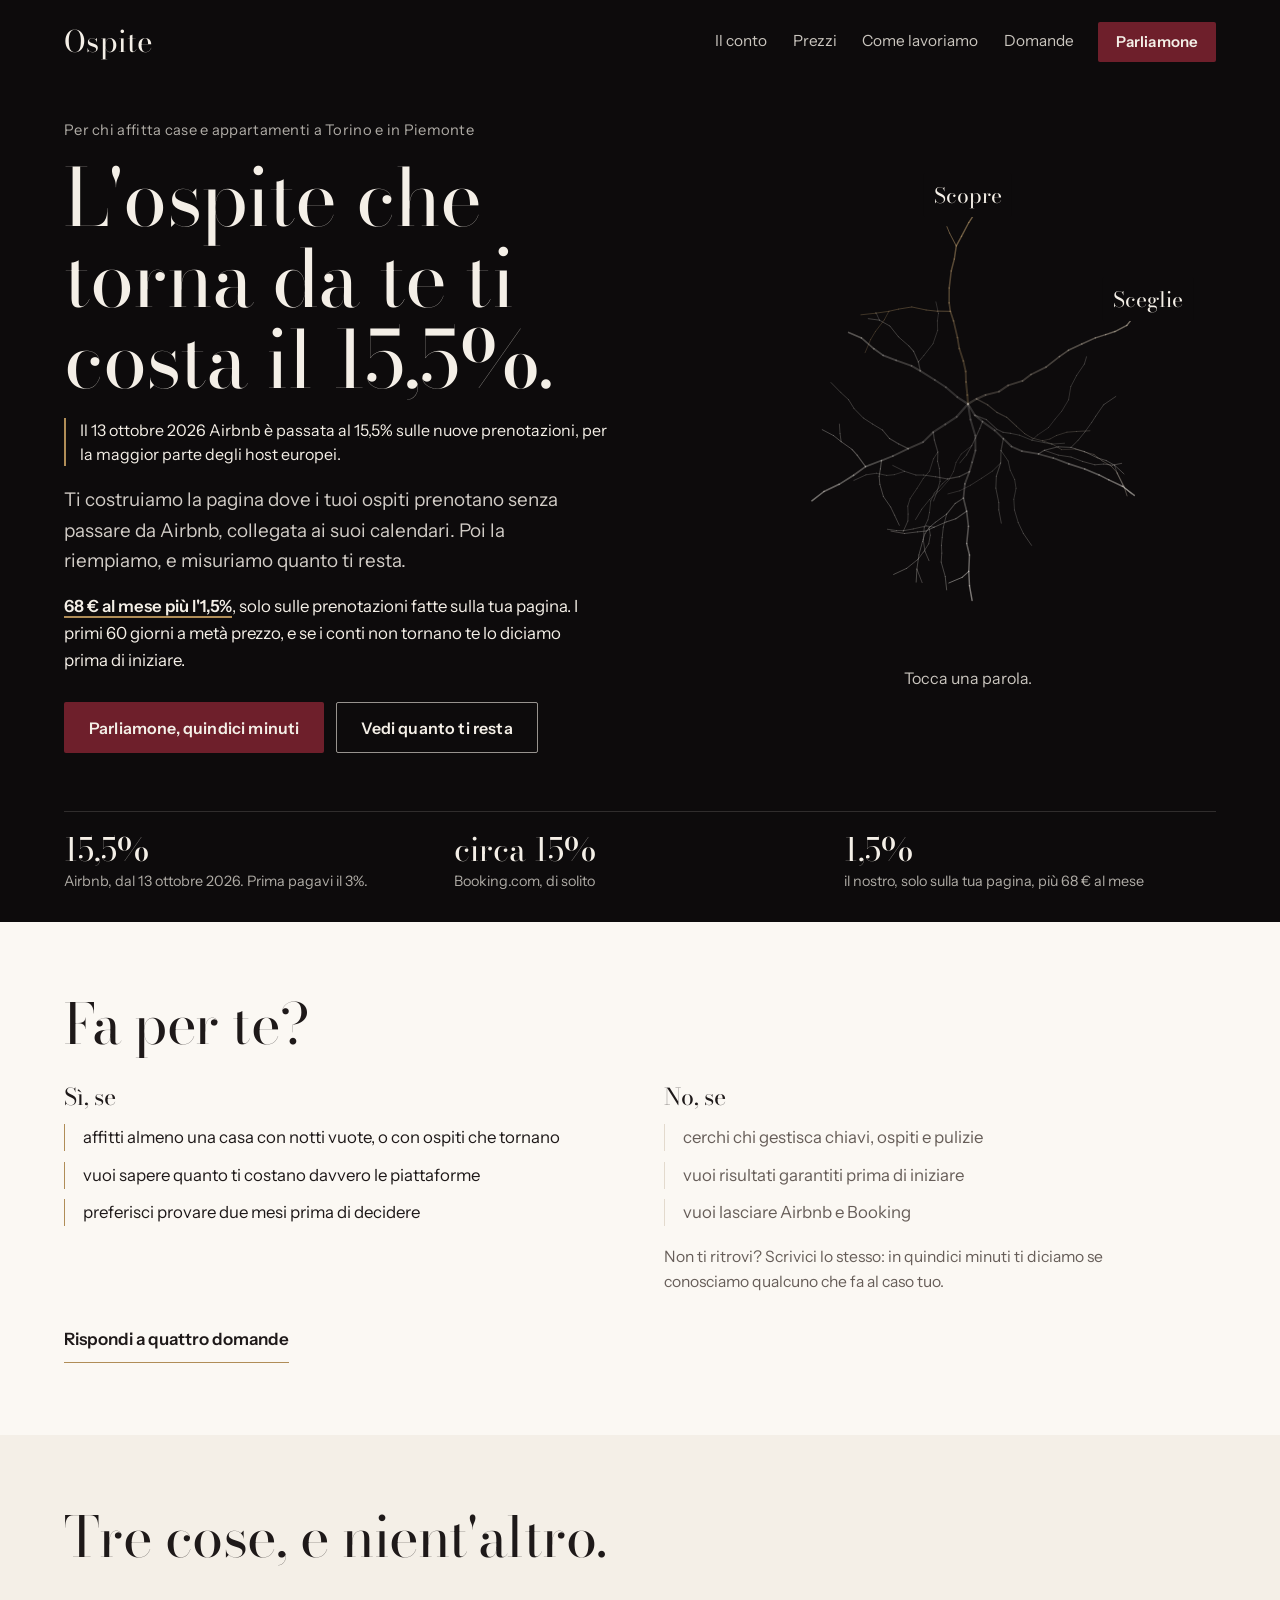
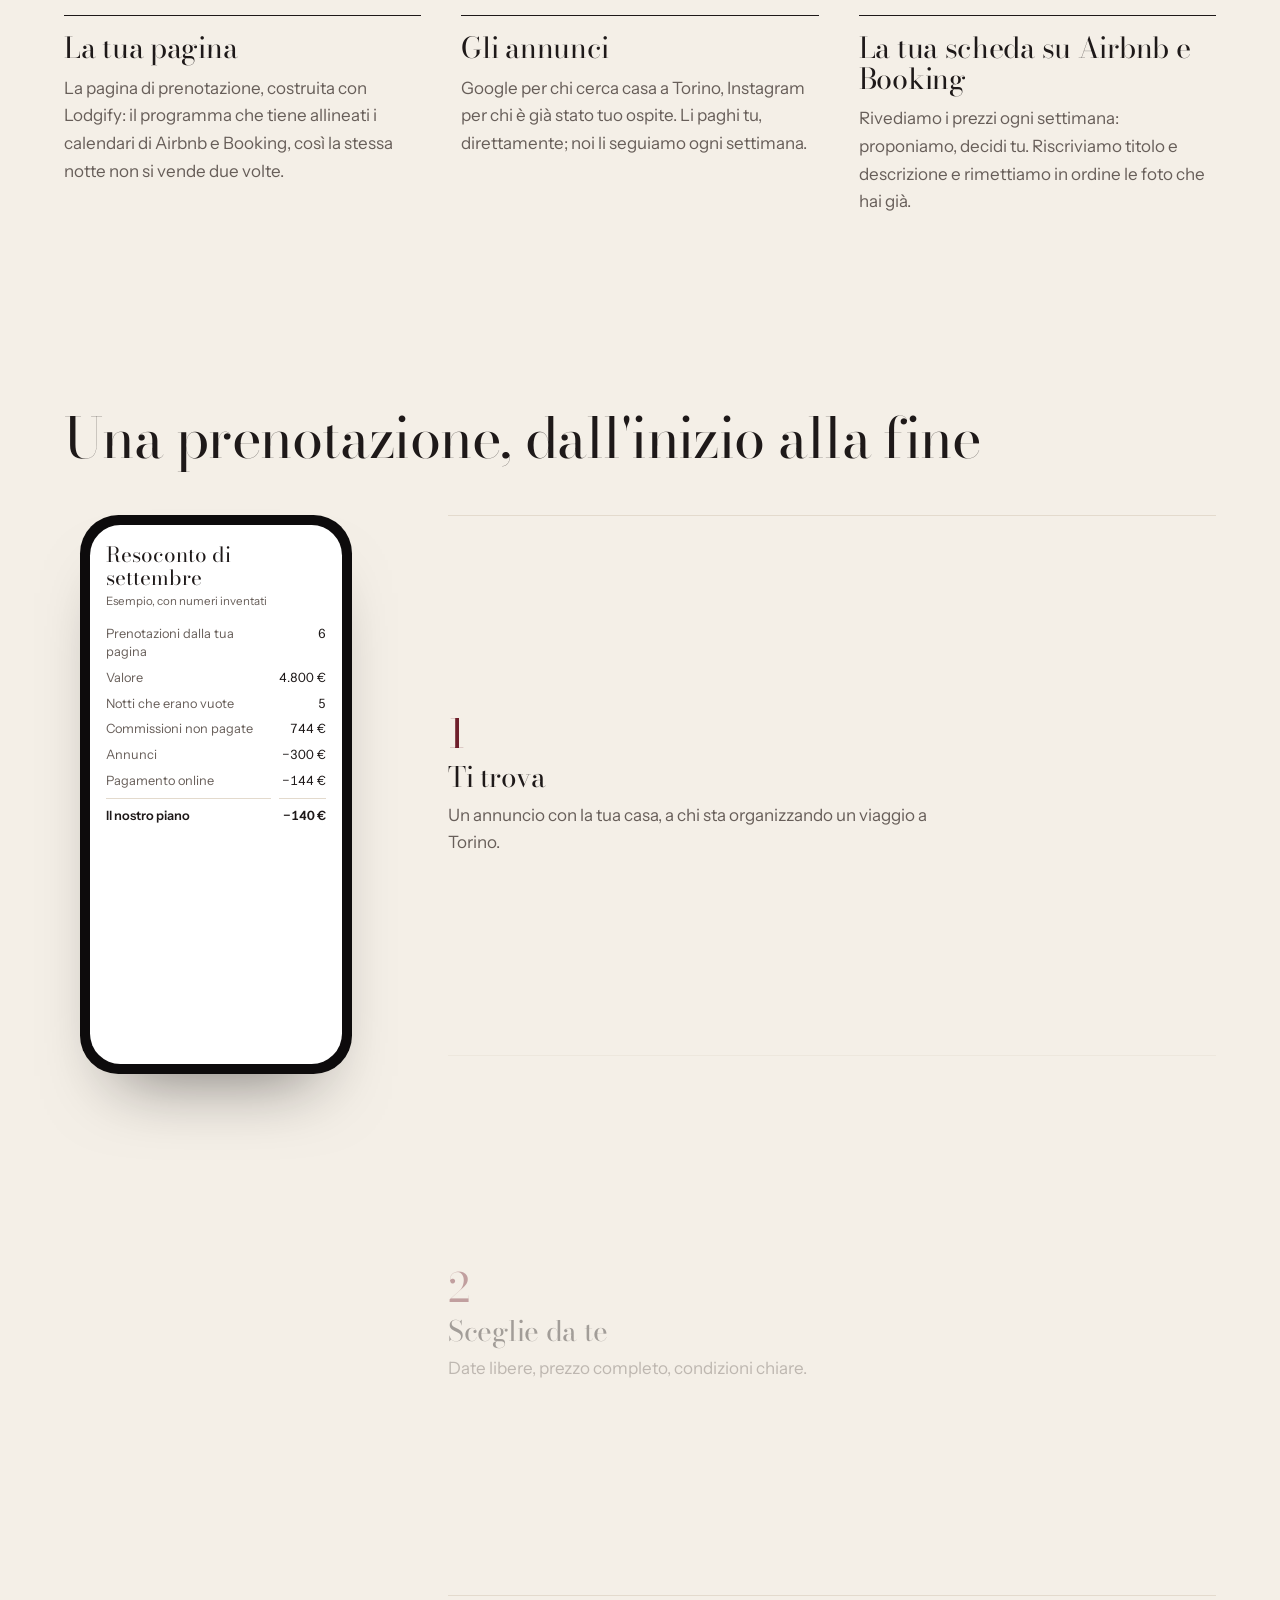
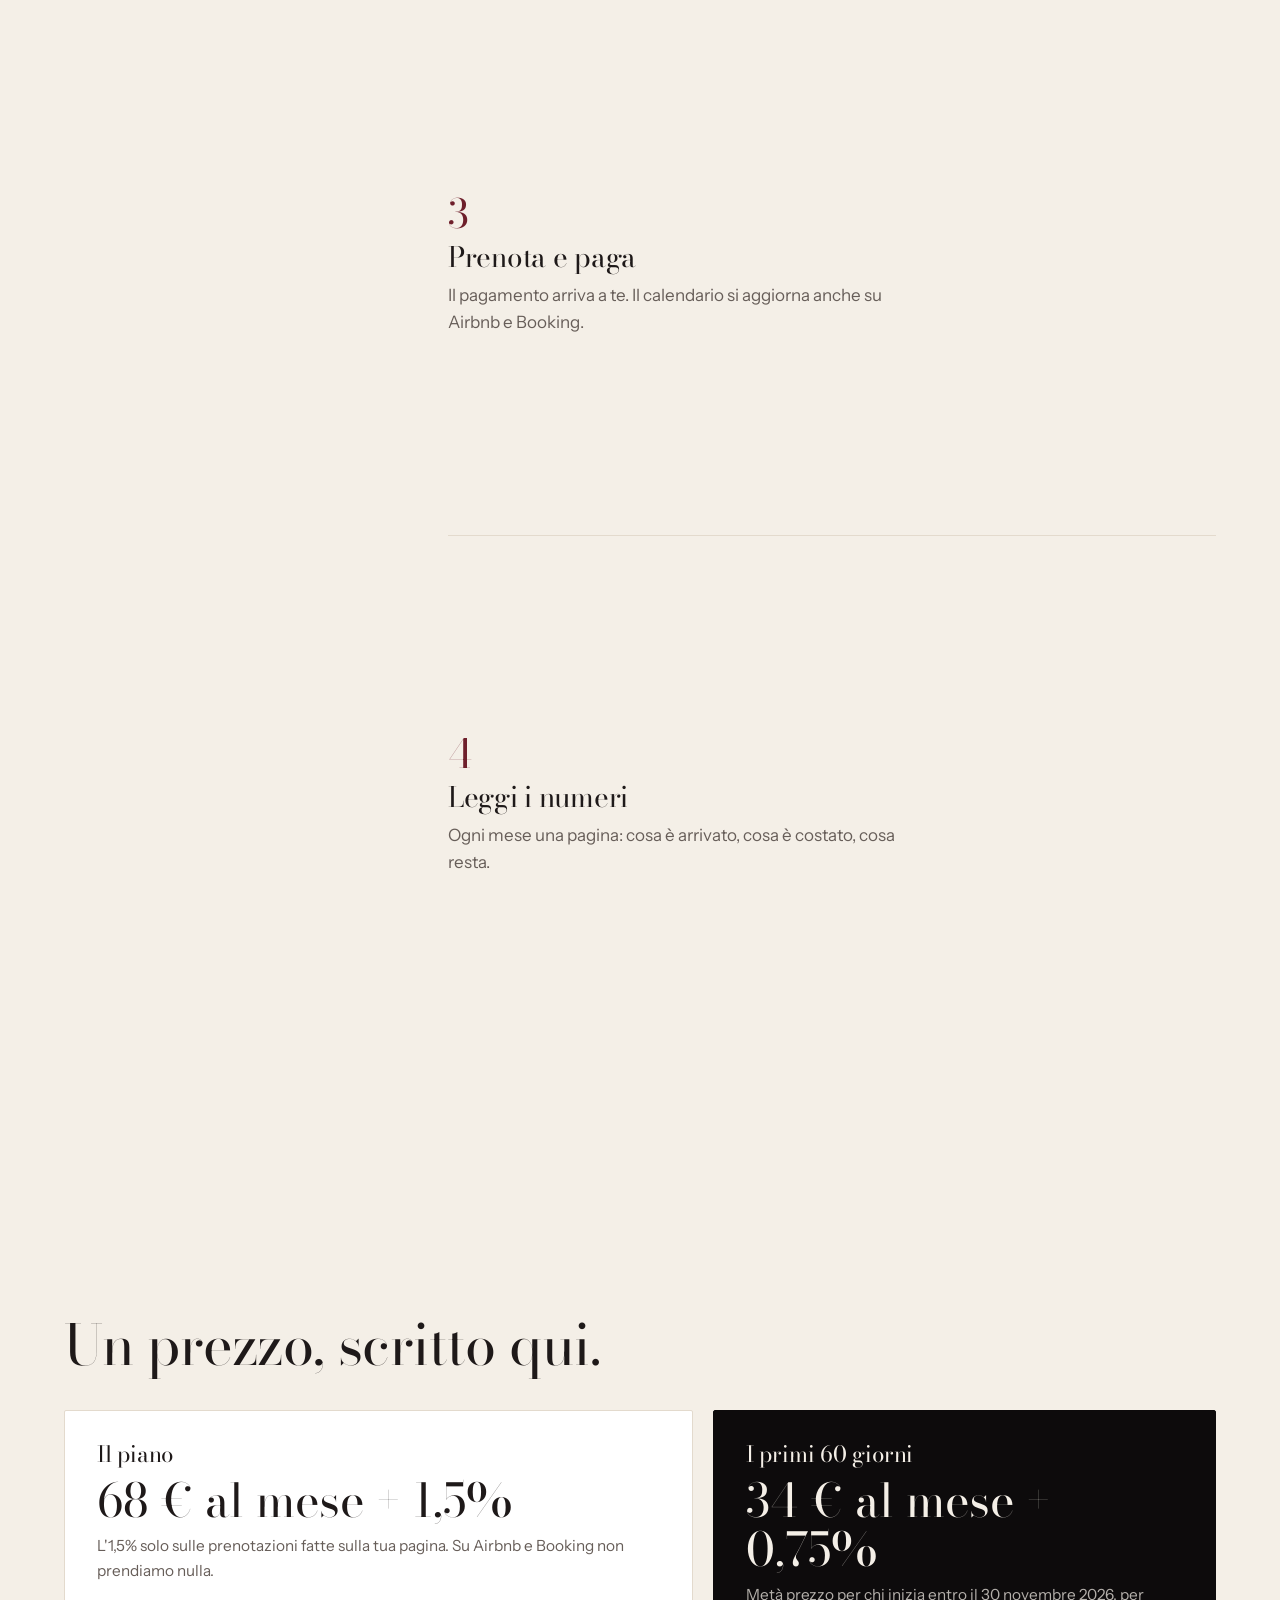
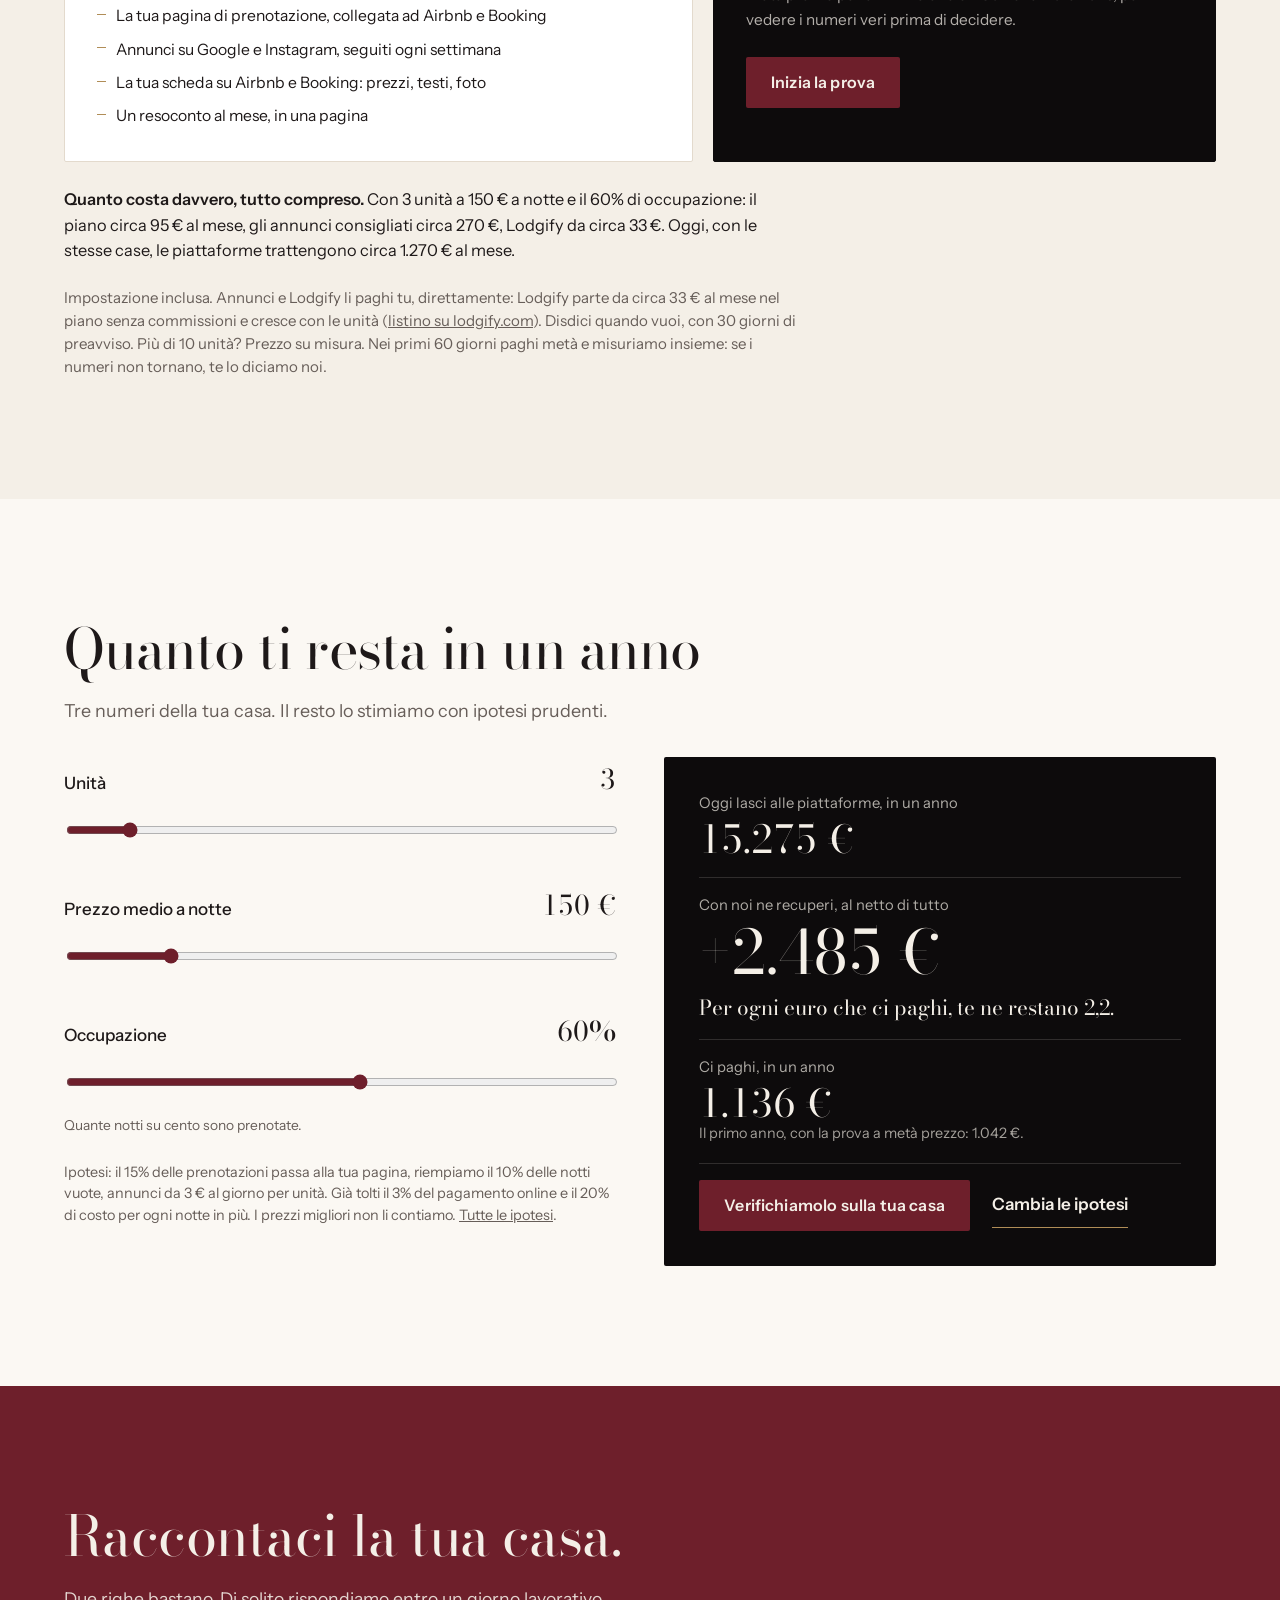
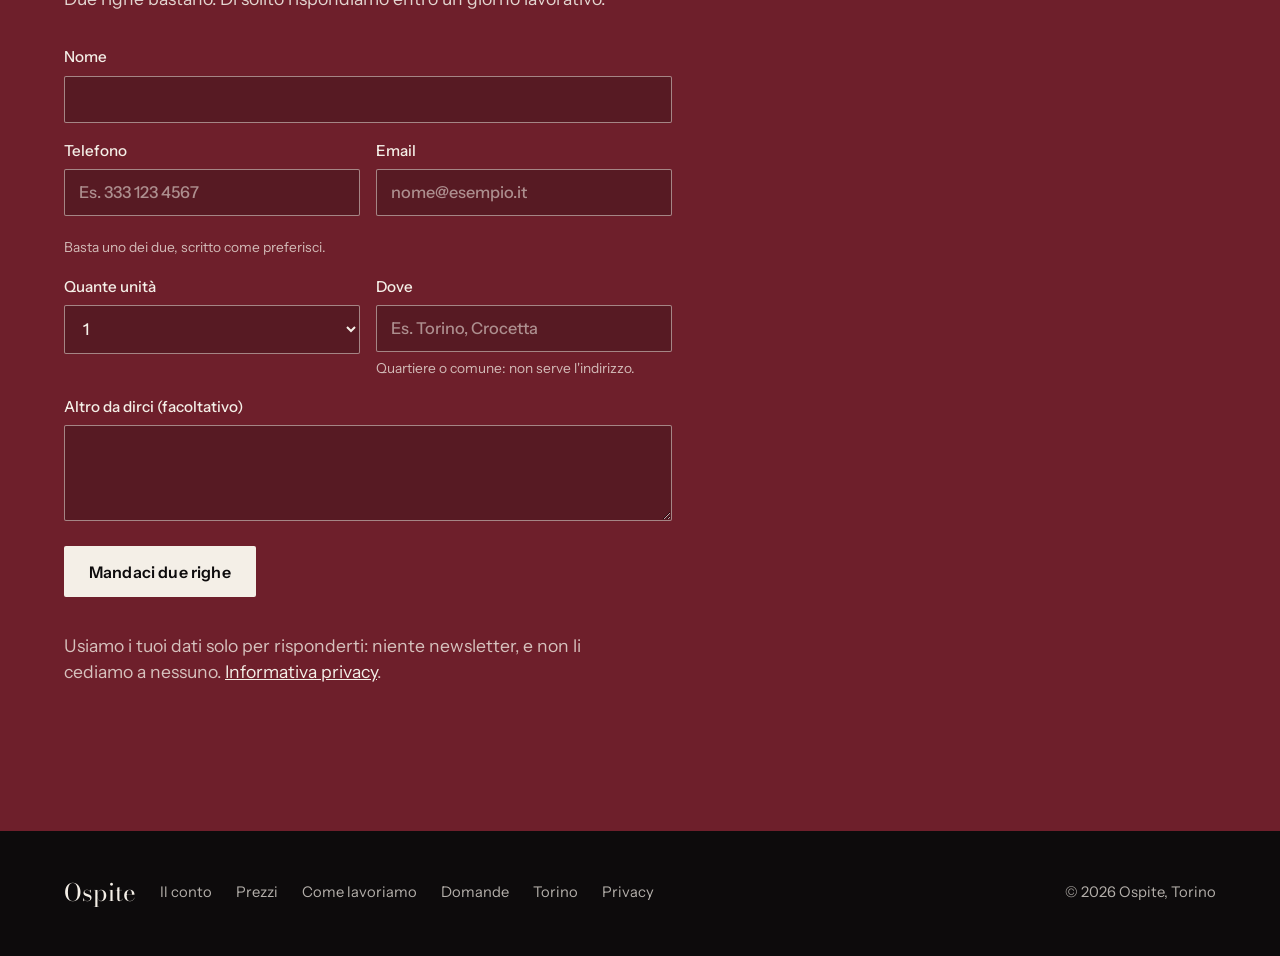
==== prova sito Ospite 3/sito/index.html @ e1d5d4a3 "Dates: static 13 October banner, past tense for the fee change - Delete the countdown script in site" ====
<!DOCTYPE html>
<html lang="it">
<head>
<meta charset="utf-8">
<meta name="viewport" content="width=device-width, initial-scale=1, viewport-fit=cover">
<title>Ospite | Prenotazioni dirette e notti piene, a Torino</title>
<meta name="description" content="Pagina di prenotazione, annunci e prezzi migliori per case e appartamenti a Torino e in Piemonte. 68 € al mese più l'1,5%. Prova a metà prezzo.">
<meta name="robots" content="noindex"><!-- AL LANCIO: togli questa riga -->
<link rel="canonical" href="https://fantastic-bombolone-9636cc.netlify.app/">
<meta name="theme-color" content="#0D0B0C">
<meta property="og:type" content="website">
<meta property="og:locale" content="it_IT">
<meta property="og:site_name" content="Ospite">
<meta property="og:title" content="Ospite | Prenotazioni dirette e notti piene, a Torino">
<meta property="og:description" content="Pagina di prenotazione, annunci e prezzi migliori per case e appartamenti a Torino e in Piemonte. 68 € al mese più l'1,5%. Prova a metà prezzo.">
<meta property="og:url" content="https://fantastic-bombolone-9636cc.netlify.app/">
<meta property="og:image" content="https://fantastic-bombolone-9636cc.netlify.app/images/condividi.jpg">
<meta property="og:image:width" content="1200">
<meta property="og:image:height" content="630">
<meta property="og:image:alt" content="Ospite: l'ospite che torna da te ti costa il 15,5%.">
<meta name="twitter:card" content="summary_large_image">
<link rel="icon" href="data:image/svg+xml,%3Csvg xmlns='http://www.w3.org/2000/svg' viewBox='0 0 32 32'%3E%3Crect width='32' height='32' fill='%230D0B0C'/%3E%3Ccircle cx='16' cy='16' r='8.5' fill='none' stroke='%23F4EFE7' stroke-width='2.4'/%3E%3Ccircle cx='16' cy='16' r='2' fill='%236E1F2B'/%3E%3C/svg%3E">
<link rel="apple-touch-icon" href="apple-touch-icon.png">
<script>document.documentElement.className+=" js"</script>
<link rel="preload" href="assets/fonts/bodoni-moda.woff2" as="font" type="font/woff2" crossorigin>
<link rel="preload" href="assets/fonts/instrument-sans.woff2" as="font" type="font/woff2" crossorigin>
<link rel="stylesheet" href="assets/style.css">
<script type="application/ld+json">{"@context": "https://schema.org", "@type": "Organization", "name": "Ospite", "url": "https://fantastic-bombolone-9636cc.netlify.app/", "areaServed": ["Torino", "Piemonte"], "description": "Pagina di prenotazione diretta, annunci e prezzi migliori per chi affitta case e appartamenti a Torino e in Piemonte."}</script>
</head>
<body>
<a class="salta" href="#contenuto">Vai al contenuto</a>
<header class="testata">
  <div class="wrap testata-riga">
    <a class="marchio" href="index.html">Ospite</a>
    <nav class="menu" aria-label="Pagine"><a href="commissioni-airbnb-booking.html">Il conto</a><a href="index.html#prezzi">Prezzi</a><a href="come-lavoriamo.html">Come lavoriamo</a><a href="domande.html">Domande</a></nav>
    <a class="btn btn-vino btn-piccolo solo-desk" href="#contatti">Parliamone</a>
    <button class="menu-btn" type="button" aria-expanded="false" aria-controls="menu-mobile">Menu</button>
  </div>
  <nav class="menu-mobile" id="menu-mobile" aria-label="Pagine"><a href="commissioni-airbnb-booking.html">Il conto</a><a href="index.html#prezzi">Prezzi</a><a href="come-lavoriamo.html">Come lavoriamo</a><a href="domande.html">Domande</a><a href="#contatti">Parliamone</a></nav>
</header>
<main id="contenuto">
  <section class="hero2" aria-labelledby="titolo">
    <div class="wrap hero2-griglia">
      <div class="hero2-testo">
        <p class="hero2-kicker">Per chi affitta case e appartamenti a Torino e in Piemonte</p>
        <h1 id="titolo">L'ospite che torna da te ti costa il 15,5%.</h1>
        <p class="avviso">Il 13 ottobre 2026 Airbnb è passata al 15,5% sulle nuove prenotazioni, per la maggior parte degli host europei.</p>
        <p class="hero2-lead">Ti costruiamo la pagina dove i tuoi ospiti prenotano senza passare da Airbnb, collegata ai suoi calendari. Poi la riempiamo, e misuriamo quanto ti resta.</p>
        <p class="hero2-prezzo"><strong>68 € al mese più l'1,5%</strong>, solo sulle prenotazioni fatte sulla tua pagina. I primi 60 giorni a metà prezzo, e se i conti non tornano te lo diciamo prima di iniziare.</p>
        <div class="hero2-azioni">
          <a class="btn btn-vino" href="#contatti">Parliamone, quindici minuti</a>
          <a class="btn btn-filo" href="#conto">Vedi quanto ti resta</a>
          <a class="btn btn-filo" data-wa hidden href="#">WhatsApp</a>
        </div>
      </div>
      <div class="hero2-ruota">
        <div class="ruota" data-ruota>
          <canvas aria-hidden="true"></canvas>
          <svg class="ruota-anello" viewBox="0 0 100 100" aria-hidden="true"><circle cx="50" cy="50" r="42" pathLength="100" transform="rotate(-90 50 50)"/></svg>
          <div class="ruota-centro" aria-hidden="true"><span class="ruota-num">15,5%</span><span class="ruota-cap">ogni volta che torna</span></div>
        </div>
        <p class="ruota-testo" id="ruota-testo" aria-live="polite">Tocca una parola.</p>
        <noscript><p class="ruota-testo">Scopre, sceglie, prenota, soggiorna, ricorda, ritorna. Ogni volta che torna, la piattaforma trattiene il 15,5%.</p></noscript>
      </div>
    </div>
    <ul class="wrap fatti" aria-label="Le commissioni in breve">
      <li><b>15,5%</b><span>Airbnb, dal 13 ottobre 2026. Prima pagavi il 3%.</span></li>
      <li><b>circa 15%</b><span>Booking.com, di solito</span></li>
      <li><b>1,5%</b><span>il nostro, solo sulla tua pagina, più 68 € al mese</span></li>
    </ul>
  </section>

  <section class="compatta" aria-labelledby="perte-titolo">
    <div class="wrap">
      <h2 id="perte-titolo">Fa per te?</h2>
      <div class="si-no">
        <div class="si"><h3>Sì, se</h3><ul><li>affitti almeno una casa con notti vuote, o con ospiti che tornano</li><li>vuoi sapere quanto ti costano davvero le piattaforme</li><li>preferisci provare due mesi prima di decidere</li></ul></div>
        <div class="no"><h3>No, se</h3><ul><li>cerchi chi gestisca chiavi, ospiti e pulizie</li><li>vuoi risultati garantiti prima di iniziare</li><li>vuoi lasciare Airbnb e Booking</li></ul>
          <p class="si-no-uscita">Non ti ritrovi? Scrivici lo stesso: in quindici minuti ti diciamo se conosciamo qualcuno che fa al caso tuo.</p></div>
      </div>
      <p style="margin-top:1.4rem"><a class="link-freccia" href="come-lavoriamo.html#fa-per-te">Rispondi a quattro domande</a></p>
    </div>
  </section>

  <section class="sfondo-avorio compatta" aria-labelledby="cosa-titolo">
    <div class="wrap">
      <h2 id="cosa-titolo">Tre cose, e nient'altro.</h2>
      <div class="tre">
        <article><h3>La tua pagina</h3><p>La pagina di prenotazione, costruita con Lodgify: il programma che tiene allineati i calendari di Airbnb e Booking, così la stessa notte non si vende due volte.</p></article>
        <article><h3>Gli annunci</h3><p>Google per chi cerca casa a Torino, Instagram per chi è già stato tuo ospite. Li paghi tu, direttamente; noi li seguiamo ogni settimana.</p></article>
        <article><h3>La tua scheda su Airbnb e Booking</h3><p>Rivediamo i prezzi ogni settimana: proponiamo, decidi tu. Riscriviamo titolo e descrizione e rimettiamo in ordine le foto che hai già.</p></article>
      </div>
    </div>
  </section>

  <section class="viaggio" aria-labelledby="viaggio-titolo">
    <div class="wrap">
      <h2 id="viaggio-titolo">Una prenotazione, dall'inizio alla fine</h2>
      <div class="viaggio-griglia">
        <div class="viaggio-visuale" aria-hidden="true">
          <div class="telefono"><div class="schermo">
            <div class="vschermo on">
              <div class="annuncio" style="background-image:url('images/calice.jpg');background-image:image-set(url('images/calice.webp') type('image/webp'),url('images/calice.jpg') type('image/jpeg'))">
                <div class="annuncio-top"><span>Casa in collina</span><span>Sponsorizzato</span></div>
                <div class="annuncio-giu"><p>L'ora del calice, a settembre.</p><span class="annuncio-cta">Prenota direttamente</span></div>
              </div>
            </div>
            <div class="vschermo">
              <span class="esempio">Esempio</span>
              <div class="mini-foto" style="background-image:url('images/colazione.jpg');background-image:image-set(url('images/colazione.webp') type('image/webp'),url('images/colazione.jpg') type('image/jpeg'))"></div>
              <div class="mini-corpo">
                <div class="mini-titolo">Casa in collina</div>
                <div class="mini-meta">Fino a 6 ospiti</div>
                <div class="mini-prezzo">180 € a notte</div>
                <div class="mini-righe"><span>Arrivo</span><span>12 settembre</span><span>Partenza</span><span>15 settembre</span><span class="tot">Totale</span><span class="tot">540 €</span></div>
                <span class="mini-bottone">Prenota</span>
                <p class="mini-nota">Prezzo completo, nessun costo alla fine.</p>
              </div>
            </div>
            <div class="vschermo">
              <div class="fatto">
                <svg viewBox="0 0 48 48"><circle cx="24" cy="24" r="22" fill="#6E1F2B"/><path d="M14 25 L21 32 L35 17" fill="none" stroke="#F4EFE7" stroke-width="3.2" stroke-linecap="round" stroke-linejoin="round"/></svg>
                <div class="t">Prenotazione confermata</div>
                <div class="d">Casa in collina<br>12–15 settembre, 3 notti</div>
                <div class="tot">Totale pagato 540 €</div>
                <div class="d">Le date risultano occupate anche su Airbnb e Booking.</div>
              </div>
            </div>
            <div class="vschermo">
              <div class="resoconto">
                <div class="t">Resoconto di settembre</div>
                <div class="s">Esempio, con numeri inventati</div>
                <dl>
                  <dt>Prenotazioni dalla tua pagina</dt><dd>6</dd>
                  <dt>Valore</dt><dd>4.800 €</dd>
                  <dt>Notti che erano vuote</dt><dd>5</dd>
                  <dt>Commissioni non pagate</dt><dd>744 €</dd>
                  <dt>Annunci</dt><dd>−300 €</dd>
                  <dt>Pagamento online</dt><dd>−144 €</dd>
                  <dt class="somma">Il nostro piano</dt><dd class="somma">−140 €</dd>
                </dl>
              </div>
            </div>
          </div></div>
        </div>
        <ol class="viaggio-passi">
          <li class="passo on" data-passo="0"><h3>Ti trova</h3><p>Un annuncio con la tua casa, a chi sta organizzando un viaggio a Torino.</p><div class="passo-media"></div></li>
          <li class="passo" data-passo="1"><h3>Sceglie da te</h3><p>Date libere, prezzo completo, condizioni chiare.</p><div class="passo-media"></div></li>
          <li class="passo" data-passo="2"><h3>Prenota e paga</h3><p>Il pagamento arriva a te. Il calendario si aggiorna anche su Airbnb e Booking.</p><div class="passo-media"></div></li>
          <li class="passo" data-passo="3"><h3>Leggi i numeri</h3><p>Ogni mese una pagina: cosa è arrivato, cosa è costato, cosa resta.</p><div class="passo-media"></div></li>
        </ol>
      </div>
    </div>
  </section>

  <section class="sfondo-avorio" id="prezzi" aria-labelledby="prezzi-titolo">
    <div class="wrap">
      <h2 id="prezzi-titolo">Un prezzo, scritto qui.</h2>
      <div class="prezzi">
        <div class="prezzo-card">
          <h3>Il piano</h3>
          <p class="prezzo-cifra">68 € al mese + 1,5%</p>
          <p class="prezzo-sotto">L'1,5% solo sulle prenotazioni fatte sulla tua pagina. Su Airbnb e Booking non prendiamo nulla.</p>
          <ul class="prezzo-lista">
            <li>La tua pagina di prenotazione, collegata ad Airbnb e Booking</li>
            <li>Annunci su Google e Instagram, seguiti ogni settimana</li>
            <li>La tua scheda su Airbnb e Booking: prezzi, testi, foto</li>
            <li>Un resoconto al mese, in una pagina</li>
          </ul>
        </div>
        <div class="prezzo-card scuro">
          <h3>I primi 60 giorni</h3>
          <p class="prezzo-cifra">34 € al mese + 0,75%</p>
          <p class="prezzo-sotto">Metà prezzo per chi inizia entro il 30 novembre 2026, per vedere i numeri veri prima di decidere.</p>
          <p style="margin-top:1.5rem"><a class="btn btn-vino" href="#contatti">Inizia la prova</a></p>
        </div>
      </div>
      <p class="prezzo-esempio"><strong>Quanto costa davvero, tutto compreso.</strong> Con 3 unità a 150 € a notte e il 60% di occupazione: il piano circa 95 € al mese, gli annunci consigliati circa 270 €, Lodgify da circa 33 €. Oggi, con le stesse case, le piattaforme trattengono circa 1.270 € al mese.</p>
      <p class="prezzo-nota">Impostazione inclusa. Annunci e Lodgify li paghi tu, direttamente: Lodgify parte da circa 33 € al mese nel piano senza commissioni e cresce con le unità (<a href="https://www.lodgify.com/it/" target="_blank" rel="noopener">listino su lodgify.com</a>). Disdici quando vuoi, con 30 giorni di preavviso. Più di 10 unità? Prezzo su misura. Nei primi 60 giorni paghi metà e misuriamo insieme: se i numeri non tornano, te lo diciamo noi.</p>
    </div>
  </section>

  <section id="conto" aria-labelledby="conto-titolo">
    <div class="wrap">
      <h2 id="conto-titolo">Quanto ti resta in un anno</h2>
      <p class="intro">Tre numeri della tua casa. Il resto lo stimiamo con ipotesi prudenti.</p>
      <div class="conto" data-conto="mini">
        <div class="conto-campi">
          <div class="comando"><label for="m-u">Unità <output data-v="u" for="m-u"></output></label><input id="m-u" data-k="u" type="range" min="1" max="20" step="1" value="3"></div>
          <div class="comando"><label for="m-p">Prezzo medio a notte <output data-v="p" for="m-p"></output></label><input id="m-p" data-k="p" type="range" min="50" max="600" step="10" value="150"></div>
          <div class="comando"><label for="m-o">Occupazione <output data-v="o" for="m-o"></output></label><input id="m-o" data-k="o" type="range" min="20" max="95" step="5" value="60"><p class="aiuto">Quante notti su cento sono prenotate.</p></div>
          <p class="conto-ipotesi">Ipotesi: il 15% delle prenotazioni passa alla tua pagina, riempiamo il 10% delle notti vuote, annunci da 3 € al giorno per unità. Già tolti il 3% del pagamento online e il 20% di costo per ogni notte in più. I prezzi migliori non li contiamo. <a href="commissioni-airbnb-booking.html#numeri">Tutte le ipotesi</a>.</p>
        </div>
        <div class="conto-esito" aria-live="polite">
          <div class="riga"><div class="lbl">Oggi lasci alle piattaforme, in un anno</div><div class="num" data-o="oggi"></div></div>
          <div class="riga"><div class="lbl">Con noi ne recuperi, al netto di tutto</div><div class="num grande" data-o="resta"></div><p class="pereuro" data-o="pereuro"></p></div>
          <div class="riga"><div class="lbl">Ci paghi, in un anno</div><div class="num" data-o="piano"></div><p class="nota" data-o="primoanno"></p></div>
          <div class="riga conto-azioni"><button class="btn btn-vino" type="button" data-verifica>Verifichiamolo sulla tua casa</button><a class="link-freccia" href="commissioni-airbnb-booking.html#anno">Cambia le ipotesi</a></div>
        </div>
      </div>
    </div>
  </section>
<section class="contatti" id="contatti" aria-labelledby="contatti-titolo">
  <div class="wrap">
    <h2 id="contatti-titolo">Raccontaci la tua casa.</h2>
    <p>Due righe bastano. Di solito rispondiamo entro un giorno lavorativo.</p>
    <form class="modulo" name="contatto" method="POST" action="/grazie.html" data-netlify="true" netlify-honeypot="trappola" novalidate>
      <input type="hidden" name="form-name" value="contatto">
      <p hidden><label>Non compilare questo campo <input name="trappola"></label></p>
      <div><label for="f-nome">Nome</label><input id="f-nome" name="nome" autocomplete="name" required></div>
      <div class="riga2">
        <div><label for="f-tel">Telefono</label><input id="f-tel" name="telefono" type="tel" inputmode="tel" autocomplete="tel" placeholder="Es. 333 123 4567"></div>
        <div><label for="f-email">Email</label><input id="f-email" name="email" type="email" autocomplete="email" placeholder="nome@esempio.it"></div>
      </div>
      <p class="aiuto" id="f-recapito-aiuto">Basta uno dei due, scritto come preferisci.</p>
      <div class="riga2">
        <div><label for="f-unita">Quante unità</label><select id="f-unita" name="unita"><option>1</option><option>Da 2 a 5</option><option>Da 6 a 10</option><option>Più di 10</option></select></div>
        <div><label for="f-dove">Dove</label><input id="f-dove" name="dove" autocomplete="address-level2" placeholder="Es. Torino, Crocetta"><p class="aiuto">Quartiere o comune: non serve l'indirizzo.</p></div>
      </div>
      <div><label for="f-msg">Altro da dirci (facoltativo)</label><textarea id="f-msg" name="messaggio"></textarea></div>
      <p class="modulo-errore" id="f-errore" role="alert" hidden>Lasciaci un telefono o un'email, così possiamo risponderti.</p>
      <div><button class="btn btn-chiaro" type="submit">Mandaci due righe</button></div>
      <p class="nota">Usiamo i tuoi dati solo per risponderti: niente newsletter, e non li cediamo a nessuno. <a href="privacy.html">Informativa privacy</a>.</p>
    </form>
    <div class="contatti-altri"><a data-wa hidden href="#">Scrivici su WhatsApp</a></div>
  </div>
</section>
</main>
<footer class="piede">
  <div class="wrap piede-griglia">
    <a class="marchio" href="index.html">Ospite</a>
    <nav aria-label="Pagine"><a href="commissioni-airbnb-booking.html">Il conto</a><a href="index.html#prezzi">Prezzi</a><a href="come-lavoriamo.html">Come lavoriamo</a><a href="domande.html">Domande</a><a href="prenotazioni-dirette-torino.html">Torino</a><a href="privacy.html">Privacy</a></nav>
    <span>© 2026 Ospite, Torino</span>
  </div>
</footer>
<div class="barra-mobile"><a class="btn btn-vino" href="#contatti">Parliamone</a></div>
<script src="assets/site.js" defer></script>
<script src="assets/ruota.js" defer></script>
</body>
</html>
---- prova sito Ospite 3/sito/assets/style.css ----
/* Ospite: foglio di stile comune a tutte le pagine */
/* Caratteri ospitati sul sito: niente richieste a Google, testo subito leggibile */
@font-face{font-family:"Bodoni Moda";src:url(fonts/bodoni-moda.woff2) format("woff2");font-weight:400 900;font-style:normal;font-display:swap}
@font-face{font-family:"Instrument Sans";src:url(fonts/instrument-sans.woff2) format("woff2");font-weight:400 700;font-style:normal;font-display:swap}
:root{
  --nero:#0D0B0C;
  --nero2:#1B1517;
  --avorio:#F4EFE7;
  --carta:#FBF8F3;
  --linea:#E3DACD;
  --testo:#1E1919;
  --testo2:#675E59;
  --bordeaux:#6E1F2B;
  --bordeaux2:#8E2C3A;
  --ottone:#B08D57;
  --display:"Bodoni Moda", "Bodoni 72", Didot, Georgia, serif;
  --sans:"Instrument Sans", system-ui, -apple-system, "Segoe UI", Roboto, sans-serif;
  --pad:clamp(1.25rem, 5vw, 3rem);
}
*,*::before,*::after{box-sizing:border-box}
html{-webkit-text-size-adjust:100%}
body{margin:0;font-family:var(--sans);font-size:1.0625rem;line-height:1.62;color:var(--testo);background:var(--carta)}
img,svg{display:block;max-width:100%}
a{color:inherit}
h1,h2,h3{font-family:var(--display);font-weight:400;line-height:1.06;letter-spacing:-.01em;margin:0}
p{margin:0}
:focus-visible{outline:2px solid var(--ottone);outline-offset:3px}
.wrap{width:min(72rem, 100% - 2*var(--pad));margin-inline:auto}
.stretto{width:min(44rem, 100% - 2*var(--pad));margin-inline:auto}
.salta{position:absolute;left:-999px;top:0;z-index:60;background:var(--avorio);color:var(--nero);padding:.6rem 1rem}
.salta:focus{left:.5rem;top:.5rem}
section{padding-block:clamp(4rem, 10vw, 7.5rem)}
h2{font-size:clamp(2.1rem, 5vw, 3.5rem)}
.intro{margin-top:1.1rem;color:var(--testo2);max-width:38rem;font-size:1.12rem}
.nota{font-size:.9rem;color:var(--testo2);line-height:1.5}
.filetto{display:block;width:3rem;height:1px;background:var(--ottone);margin-bottom:1.5rem}

/* ---------- pulsanti ---------- */
.btn{display:inline-block;font:600 1rem/1 var(--sans);letter-spacing:.01em;padding:1.05rem 1.5rem;border-radius:2px;text-decoration:none;border:1px solid transparent;cursor:pointer;transition:background-color .2s,color .2s,border-color .2s}
.btn-vino{background:var(--bordeaux);color:var(--avorio)}
.btn-vino:hover{background:var(--bordeaux2)}
.btn-chiaro{background:var(--avorio);color:var(--nero)}
.btn-chiaro:hover{background:#fff}
.btn-filo{border-color:rgba(244,239,231,.6);color:var(--avorio);background:transparent}
.btn-filo:hover{border-color:var(--avorio);background:rgba(244,239,231,.08)}
.btn-piccolo{padding:.72rem 1.05rem;font-size:.94rem}
.link-freccia{font-weight:600;text-decoration:none;border-bottom:1px solid var(--ottone);padding-bottom:2px}
.link-freccia:hover{border-bottom-color:var(--bordeaux)}

/* ---------- intestazione ---------- */
.testata{background:var(--nero);color:var(--avorio);position:relative;z-index:30}
.testata--sopra{position:absolute;inset:0 0 auto 0;background:transparent}
.testata-riga{display:flex;align-items:center;gap:1.5rem;padding-block:max(1.1rem, env(safe-area-inset-top)) 1.1rem}
.marchio{font-family:var(--display);font-size:1.85rem;text-decoration:none;margin-right:auto;letter-spacing:.01em}
.marchio em{font-style:italic;color:var(--ottone)}
.menu{display:none;gap:1.6rem}
.menu a{text-decoration:none;font-size:.96rem;color:rgba(244,239,231,.82);padding-block:.7rem;border-bottom:1px solid transparent}
.menu a:hover,.menu a[aria-current="page"]{color:var(--avorio);border-bottom-color:var(--ottone)}
.solo-desk{display:none}
.menu-btn{min-height:2.75rem;min-width:2.75rem;background:none;border:1px solid rgba(244,239,231,.45);color:var(--avorio);font:500 .92rem var(--sans);padding:.55rem .8rem;border-radius:2px;cursor:pointer}
.menu-mobile{display:none;padding:0 var(--pad) 1.25rem}
.menu-mobile.aperto{display:grid;gap:.2rem}
.menu-mobile a{color:var(--avorio);text-decoration:none;padding:.65rem 0;border-top:1px solid rgba(244,239,231,.15);font-size:1.05rem}
.testata--sopra .menu-mobile.aperto{background:rgba(13,11,12,.92)}

/* ---------- scena (hero con la foto intera) ---------- */
.scena{position:relative;background:var(--nero);color:var(--avorio);padding:0}
.scena-foto img{width:100%;height:auto}
.scena-ombra{display:none}
.scena-testo{padding-block:2.5rem 3.5rem}
.scena h1{font-size:clamp(2.6rem, 7.4vw, 6.2rem);line-height:1.02;max-width:13.5ch}
@media (min-width:52rem) and (orientation:landscape){.scena h1{font-size:clamp(2.4rem, min(7.4vw, 11.5vh), 6.2rem)}.scena-lead{font-size:clamp(1rem, min(1.6vw, 2.6vh), 1.25rem)}}
.scena-lead{margin-top:1.4rem;max-width:36rem;font-size:clamp(1.05rem, 1.6vw, 1.25rem);color:rgba(244,239,231,.88)}
.scena-azioni{margin-top:2.1rem;display:flex;flex-wrap:wrap;gap:.75rem}
.scena-fonte{margin-top:1.4rem;font-size:.82rem;color:rgba(244,239,231,.6)}
/* desktop orizzontale: la finestra scorre lungo tutta la foto */
@media (min-width:52rem) and (orientation:landscape) and (min-height:36rem){
  .scena{height:240vh}
  .scena-palco{position:sticky;top:0;height:100vh;height:100svh;overflow:hidden}
  .scena-foto{position:absolute;inset:0 0 auto 0;will-change:transform}
  .scena-ombra{display:block;position:absolute;inset:0;background:linear-gradient(90deg,rgba(13,11,12,.86) 0%,rgba(13,11,12,.55) 38%,rgba(13,11,12,0) 68%),linear-gradient(180deg,rgba(13,11,12,.55) 0%,rgba(13,11,12,0) 22%,rgba(13,11,12,0) 70%,rgba(13,11,12,.6) 100%)}
  .scena-testo{position:absolute;inset:0;display:flex;flex-direction:column;justify-content:center;padding-top:5rem}
}

@media (orientation:landscape) and (max-height:35.99rem){.scena-foto{background:#000}.scena-foto img{height:88vh;height:88svh;width:auto;margin-inline:auto;max-width:100%;object-fit:contain}}

/* ---------- molte mani (sequenza) ---------- */
.mani{background:var(--nero);color:var(--avorio)}
.mani-kicker{font-family:var(--display);font-size:clamp(1.9rem, 4.4vw, 3.1rem);line-height:1.1;max-width:20ch}
.mani-lista{list-style:none;margin:3rem 0 0;padding:0;display:grid;gap:1.4rem;max-width:44rem;counter-reset:mano}
.mani-lista li{counter-increment:mano;position:relative;padding-left:3rem;font-size:clamp(1.1rem, 2vw, 1.35rem);line-height:1.4;color:rgba(244,239,231,.9);transition:opacity .6s ease,transform .6s ease,color .6s ease}
.mani-lista li::before{content:counter(mano, decimal-leading-zero);position:absolute;left:0;top:.2em;font-size:.8rem;letter-spacing:.08em;color:var(--ottone)}
.mani-lista li span{text-decoration:line-through;text-decoration-thickness:1.5px;text-decoration-color:transparent;transition:text-decoration-color .8s ease}
.js .mani-lista li{opacity:0;transform:translateY(14px)}
.js .mani-lista li.visto{opacity:1;transform:none}
.mani.risolto .mani-lista li{color:rgba(244,239,231,.42)}
.mani.risolto .mani-lista li span{text-decoration-color:#B04456}
.mani-esito{margin-top:4rem;max-width:46rem;transition:opacity .8s ease}
.js .mani-esito{opacity:0}
.mani.risolto .mani-esito{opacity:1}
.mani-grande{font-family:var(--display);font-size:clamp(2rem, 4.8vw, 3.4rem);line-height:1.1}
.mani-esito p+p{margin-top:1.2rem;color:rgba(244,239,231,.8);font-size:1.15rem;max-width:36rem}

/* ---------- il conto (tabella) ---------- */
.conto-tab{margin-top:2.5rem;width:100%;border-collapse:collapse;font-variant-numeric:tabular-nums}
.conto-tab caption{text-align:left;font-size:.9rem;color:var(--testo2);caption-side:bottom;padding-top:.9rem;line-height:1.5}
.conto-tab th,.conto-tab td{padding:1rem .75rem;border-bottom:1px solid var(--linea);text-align:right;vertical-align:baseline}
.conto-tab th:first-child,.conto-tab td:first-child{text-align:left;padding-left:0}
.conto-tab thead th{font-weight:500;font-size:.88rem;color:var(--testo2)}
.conto-tab td.diff{font-family:var(--display);font-size:1.5rem}
.conto-tab td.neg{color:var(--testo2)}
.conto-tab td.pos{color:var(--bordeaux)}
.tab-scorri{overflow-x:auto}
.conto-dopo{margin-top:2rem}

/* ---------- viaggio (telefono) ---------- */
.viaggio{background:var(--avorio)}
.viaggio-griglia{margin-top:3rem;display:grid;gap:2rem}
.viaggio-visuale{display:none}
.viaggio-passi{list-style:none;margin:0;padding:0;counter-reset:passo}
.passo{counter-increment:passo;padding-block:1.75rem;border-top:1px solid var(--linea)}
.passo::before{content:counter(passo);display:block;font-family:var(--display);font-size:2.5rem;line-height:1;color:var(--bordeaux);margin-bottom:.5rem}
.passo h3{font-size:1.75rem}
.passo>p{margin-top:.6rem;color:var(--testo2);max-width:30rem}
.passo-media{margin-top:1.5rem}
.telefono{width:17rem;max-width:100%;aspect-ratio:9/18.5;border-radius:2.4rem;background:var(--nero);padding:.6rem;box-shadow:0 40px 70px -38px rgba(13,11,12,.55);margin-inline:auto;position:relative}
.passo-media .telefono{width:15rem}
.schermo{position:relative;height:100%;border-radius:1.9rem;overflow:hidden;background:#fff;color:var(--testo);font-size:.85rem;line-height:1.4}
.vschermo{position:absolute;inset:0;opacity:0;transition:opacity .45s ease}
.vschermo.on,.passo-media .vschermo{opacity:1}
.annuncio{height:100%;background-size:cover;background-position:center;color:#fff;display:flex;flex-direction:column;justify-content:space-between;position:relative}
.annuncio::before{content:"";position:absolute;inset:0;background:linear-gradient(180deg,rgba(13,11,12,.5) 0%,rgba(13,11,12,0) 26%,rgba(13,11,12,0) 50%,rgba(13,11,12,.85) 100%)}
.annuncio>*{position:relative}
.annuncio-top{padding:.9rem 1rem;font-size:.74rem;display:flex;justify-content:space-between;opacity:.9}
.annuncio-giu{padding:1rem}
.annuncio-giu p{font-family:var(--display);font-size:1.3rem;line-height:1.12}
.annuncio-cta{margin-top:.7rem;display:block;text-align:center;background:var(--avorio);color:var(--nero);font-weight:600;padding:.55rem;border-radius:2px;font-size:.8rem}
.mini-foto{height:40%;background-size:cover;background-position:center;background-color:var(--linea)}
.mini-corpo{padding:.9rem 1rem}
.mini-titolo{font-family:var(--display);font-size:1.35rem;line-height:1.1}
.mini-meta{color:var(--testo2);font-size:.78rem;margin-top:.15rem}
.mini-prezzo{margin-top:.55rem;font-weight:600}
.mini-righe{margin-top:.7rem;border-top:1px solid var(--linea);padding-top:.55rem;display:grid;grid-template-columns:1fr auto;gap:.2rem .5rem;font-size:.8rem}
.mini-righe .tot{font-weight:600;font-size:.9rem}
.mini-bottone{margin-top:.8rem;display:block;text-align:center;font-weight:600;font-size:.88rem;padding:.65rem;border-radius:2px;background:var(--bordeaux);color:var(--avorio)}
.mini-nota{margin-top:.55rem;font-size:.72rem;color:var(--testo2);text-align:center}
.esempio{position:absolute;top:.8rem;left:.8rem;z-index:3;background:rgba(13,11,12,.72);color:#fff;font-size:.68rem;padding:.2rem .5rem;border-radius:2px}
.fatto{height:100%;display:flex;flex-direction:column;align-items:center;justify-content:center;text-align:center;padding:1.2rem}
.fatto svg{width:3.4rem;height:3.4rem}
.fatto .t{margin-top:.9rem;font-family:var(--display);font-size:1.45rem;line-height:1.1}
.fatto .d{margin-top:.5rem;color:var(--testo2);font-size:.8rem}
.fatto .tot{margin-top:.8rem;font-weight:600}
.resoconto{height:100%;padding:1.2rem 1rem}
.resoconto .t{font-family:var(--display);font-size:1.3rem;line-height:1.1}
.resoconto .s{color:var(--testo2);font-size:.72rem;margin-top:.2rem}
.resoconto dl{margin:1rem 0 0;display:grid;grid-template-columns:1fr auto;gap:.5rem .5rem;font-size:.8rem}
.resoconto dt{color:var(--testo2)}
.resoconto dd{margin:0;text-align:right;font-variant-numeric:tabular-nums}
.resoconto .somma{border-top:1px solid var(--linea);padding-top:.5rem;font-weight:600;color:var(--testo)}

/* ---------- per chi (foto della galleria) ---------- */
.perchi{position:relative;color:var(--avorio);background-color:var(--nero);background-image:url("../images/galleria-subalpina.jpg");background-image:image-set(url("../images/galleria-subalpina.webp") type("image/webp"), url("../images/galleria-subalpina.jpg") type("image/jpeg"));background-size:cover;background-position:center;padding-block:clamp(6rem, 16vw, 11rem)}
.perchi::before{content:"";position:absolute;inset:0;background:linear-gradient(180deg,rgba(13,11,12,.72),rgba(13,11,12,.82))}
.perchi>*{position:relative}
.perchi h2{max-width:16ch}
.perchi p{margin-top:1.4rem;max-width:38rem;font-size:1.15rem;color:rgba(244,239,231,.88)}
.didascalia-foto{margin-top:2.5rem;font-size:.82rem;color:rgba(244,239,231,.6)}

/* ---------- fermati qui se ---------- */
.fermati-lista{list-style:none;margin:2.2rem 0 0;padding:0;display:grid;gap:1.1rem;max-width:42rem}
.fermati-lista li{padding-left:1.4rem;border-left:1px solid var(--ottone);font-size:1.12rem}
.fermati-lista strong{font-weight:600}

/* ---------- contatti ---------- */
.contatti{background:var(--bordeaux);color:var(--avorio)}
.contatti h2{max-width:17ch}
.contatti p{margin-top:1.2rem;max-width:34rem;font-size:1.1rem;color:rgba(244,239,231,.88)}
.posta{display:inline-block;margin-top:2.2rem;font-family:var(--display);font-size:clamp(1.8rem, 5.4vw, 3.1rem);text-decoration:none;border-bottom:1px solid rgba(244,239,231,.55);padding-bottom:.2rem;overflow-wrap:anywhere}
.posta:hover{border-bottom-color:var(--avorio)}
.contatti .altro{margin-top:2rem;font-size:.95rem}
.contatti .altro a{color:var(--avorio)}

/* ---------- piede ---------- */
.piede{background:var(--nero);color:rgba(244,239,231,.72);font-size:.92rem;padding-block:2.5rem calc(2.5rem + env(safe-area-inset-bottom))}
.piede-griglia{display:grid;gap:1.5rem}
.piede .marchio{font-size:1.5rem;color:var(--avorio)}
.piede nav{display:flex;flex-wrap:wrap;gap:.6rem 1.5rem}
.piede nav a{text-decoration:none;display:inline-block;padding:.65rem 0}
.piede nav a:hover{color:var(--avorio)}

/* ---------- barra mobile ---------- */
.barra-mobile{position:fixed;left:0;right:0;bottom:0;z-index:40;padding:.7rem var(--pad) calc(.7rem + env(safe-area-inset-bottom));background:rgba(251,248,243,.97);border-top:1px solid var(--linea);transform:translateY(110%);transition:transform .3s ease}
.barra-mobile.vista{transform:none}
.barra-mobile .btn{display:block;text-align:center}

/* ---------- pagine interne ---------- */
.apertura{background:var(--nero);color:var(--avorio);padding-block:clamp(3.5rem, 8vw, 6rem) clamp(3rem, 7vw, 5rem)}
.apertura h1{font-size:clamp(2.3rem, 6vw, 4.6rem);max-width:18ch;line-height:1.04}
.apertura .intro{color:rgba(244,239,231,.85)}
.apertura-foto{background:var(--nero)}
.apertura-foto img{width:100%;height:clamp(14rem, 42vw, 30rem);object-fit:cover}
.blocco+.blocco{margin-top:3.5rem}
.blocco h2{font-size:clamp(1.8rem, 4vw, 2.6rem)}
.blocco p{margin-top:1rem;color:#2D2626;max-width:40rem}
.blocco p+p{margin-top:.9rem}
.tre{display:grid;gap:2.5rem;margin-top:3rem}
.tre article{border-top:1px solid var(--testo);padding-top:1.1rem}
.tre h3{font-size:1.8rem}
.tre p{margin-top:.7rem;color:var(--testo2)}
.affianca{display:grid;gap:2.5rem;align-items:center}
.affianca figure{margin:0}
.affianca img{width:100%;height:auto;border-radius:2px}
.affianca figcaption{margin-top:.7rem;font-family:var(--display);font-size:1.15rem;line-height:1.3}
.fonti{margin-top:2.5rem;padding-top:1.5rem;border-top:1px solid var(--linea)}
.fonti h2{font-size:1.4rem}
.fonti ul{margin:.9rem 0 0;padding-left:1.1rem;color:var(--testo2);font-size:.92rem}
.fonti li+li{margin-top:.4rem}
.sfondo-avorio{background:var(--avorio)}

/* ---------- calcolo con grafico ---------- */
.calcolo{margin-top:2.5rem;display:grid;gap:2.5rem}
.comandi{display:grid;gap:1.5rem;align-content:start}
.segmenti{display:flex;flex-wrap:wrap;gap:.5rem;margin-top:.5rem}
.segmenti button{font:500 .95rem var(--sans);padding:.6rem .9rem;border:1px solid var(--linea);background:#fff;color:var(--testo);border-radius:2px;cursor:pointer}
.segmenti button[aria-pressed="true"]{background:var(--nero);color:var(--avorio);border-color:var(--nero)}
.comando label,.comando .etichetta{display:flex;justify-content:space-between;align-items:baseline;gap:1rem;font-weight:500}
.comando output{font-family:var(--display);font-size:1.7rem;font-weight:400;font-variant-numeric:tabular-nums;white-space:nowrap}
.comando input[type=range]{width:100%;margin-top:.45rem;accent-color:var(--bordeaux);height:1.6rem}
.comando .aiuto{margin-top:.2rem;font-size:.86rem;color:var(--testo2);line-height:1.45}
.spunta{display:flex;gap:.7rem;align-items:flex-start;font-size:.95rem;padding-block:.35rem;cursor:pointer}
.spunta input{margin-top:.2rem;accent-color:var(--bordeaux);width:1.35rem;height:1.35rem;flex:none}
.grafico{margin:0;background:#fff;border:1px solid var(--linea);border-radius:2px;padding:clamp(.75rem, 2.5vw, 1.5rem)}
.grafico svg{width:100%;height:auto;overflow:visible}
.grafico text{font-family:var(--sans);font-size:12px;fill:var(--testo2)}
.grafico .asse{stroke:var(--linea);stroke-width:1}
.grafico .l-piatt{fill:none;stroke:var(--nero);stroke-width:2.5}
.grafico .l-dir{fill:none;stroke:var(--bordeaux);stroke-width:2.5}
.grafico .risparmio{fill:var(--bordeaux);fill-opacity:.12}
.grafico .pareggio{stroke:var(--ottone);stroke-width:1.5;stroke-dasharray:4 4}
.grafico .cursore{stroke:var(--testo);stroke-width:1;stroke-opacity:.5}
.legenda{margin-top:.8rem;display:flex;flex-wrap:wrap;gap:.4rem 1.4rem;font-size:.88rem;color:var(--testo2)}
.legenda span::before{content:"";display:inline-block;width:1.4rem;height:4px;border-radius:2px;margin-right:.5rem;vertical-align:middle;background:var(--c)}
.legenda span.area::before{height:.8rem;border-radius:1px}
.grafico .titolo-asse{font-size:11px;letter-spacing:.04em;fill:var(--testo2)}
.ricevuta{margin-top:1.4rem;display:grid;grid-template-columns:1fr 1fr;gap:1rem 1.5rem}
.colonna{background:#fff;border:1px solid var(--linea);border-radius:2px;padding:1rem 1.1rem}
.col-titolo{font-weight:600;font-size:.98rem;display:flex;align-items:center;gap:.5rem}
.col-titolo::before{content:"";width:.75rem;height:.75rem;border-radius:50%;background:var(--c);flex:none}
.colonna dl{margin:.7rem 0 0;display:grid;grid-template-columns:1fr auto;gap:.35rem 0;font-size:.95rem;font-variant-numeric:tabular-nums}
.colonna dt{color:var(--testo2)}
.colonna dd{margin:0;text-align:right;padding-left:.75rem}
.colonna .tot{border-top:1px solid var(--linea);padding-top:.45rem;margin-top:.2rem;font-weight:600;color:var(--testo)}
.esito{grid-column:1 / -1;font-family:var(--display);font-size:clamp(1.4rem, 2.8vw, 1.9rem);line-height:1.25;padding-left:1.1rem;border-left:3px solid #2457E6}
.esito.no{border-left-style:dashed;border-left-color:var(--testo2)}
@media (max-width:30rem){.ricevuta{grid-template-columns:1fr}}
.lettura{margin-top:1.4rem;font-family:var(--display);font-size:clamp(1.3rem, 2.6vw, 1.75rem);line-height:1.3;padding-left:1.1rem;border-left:2px solid var(--bordeaux)}
.lettura.no{border-left-style:dashed;border-left-color:var(--testo2)}
.anno{margin-top:2.5rem;background:var(--nero);color:var(--avorio);border-radius:2px;padding:clamp(1.5rem, 4vw, 2.5rem);display:grid;gap:1.75rem}
.anno h3{font-size:1.9rem}
.anno .comando label{color:var(--avorio)}
.anno .comando .aiuto{color:rgba(244,239,231,.65)}
.anno input[type=number]{width:100%;margin-top:.45rem;font:500 1.1rem var(--sans);padding:.7rem .85rem;border-radius:2px;border:1px solid rgba(244,239,231,.4);background:transparent;color:var(--avorio)}
.anno input[type=range]{accent-color:var(--ottone)}
.anno-esito .lbl{color:rgba(244,239,231,.7);font-size:.95rem}
.anno-esito .num{font-family:var(--display);font-size:clamp(2.4rem, 6vw, 3.6rem);line-height:1;margin-top:.3rem;font-variant-numeric:tabular-nums}
.anno-esito>div+div{margin-top:1.4rem;padding-top:1.4rem;border-top:1px solid rgba(244,239,231,.2)}
.anno-esito .nota{color:rgba(244,239,231,.6);margin-top:.8rem}

/* ---------- quiz ---------- */
.quiz-card{margin-top:2.2rem;background:#fff;border:1px solid var(--linea);border-radius:2px;padding:clamp(1.25rem, 4vw, 2.25rem);min-height:21rem}
.q-barra{height:2px;background:var(--linea)}
.q-barra span{display:block;height:100%;background:var(--bordeaux);transition:width .3s ease}
.q-conta{margin-top:1rem;font-size:.9rem;color:var(--testo2)}
.q-titolo{margin-top:.35rem;font-family:var(--display);font-size:clamp(1.6rem, 3.6vw, 2.2rem);line-height:1.15}
.q-opzioni{margin-top:1.5rem;display:grid;gap:.6rem}
.q-op{text-align:left;font:500 1.05rem/1.35 var(--sans);color:var(--testo);background:#fff;border:1px solid var(--linea);border-left:3px solid var(--linea);border-radius:2px;padding:1rem 1.1rem;cursor:pointer;transition:border-color .2s,background-color .2s}
.q-op:hover{border-color:var(--bordeaux);background:var(--carta)}
.q-indietro{margin-top:1.2rem;background:none;border:0;padding:0;font:500 .95rem var(--sans);color:var(--testo2);cursor:pointer;text-decoration:underline;text-underline-offset:3px}
.q-esito h3{font-size:clamp(1.9rem, 4.2vw, 2.6rem)}
.q-esito p{margin-top:1rem;font-size:1.1rem}
.q-azioni{margin-top:1.7rem;display:flex;flex-wrap:wrap;gap:.75rem;align-items:center}

/* ---------- domande e parole ---------- */
.domande-lista{margin-top:2.2rem;border-top:1px solid var(--linea)}
.domande-lista details{border-bottom:1px solid var(--linea)}
.domande-lista summary{list-style:none;cursor:pointer;padding:1.25rem 2.5rem 1.25rem 0;position:relative;font-family:var(--display);font-size:clamp(1.3rem, 2.6vw, 1.65rem);line-height:1.25}
.domande-lista summary::-webkit-details-marker{display:none}
.domande-lista summary::after{content:"";position:absolute;right:.4rem;top:50%;width:.7rem;height:.7rem;border-right:1.5px solid var(--bordeaux);border-bottom:1.5px solid var(--bordeaux);transform:translateY(-70%) rotate(45deg);transition:transform .25s ease}
.domande-lista details[open] summary::after{transform:translateY(-30%) rotate(225deg)}
.domande-lista details p{padding:0 0 1.4rem;max-width:40rem}
.parole{margin-top:2.2rem;display:flex;flex-wrap:wrap;gap:.6rem 1.4rem}
.parola{background:none;border:0;padding:.45rem 0;cursor:pointer;font-family:var(--display);font-size:clamp(1.6rem, 4vw, 2.6rem);line-height:1.2;color:var(--testo);border-bottom:1px solid var(--linea);transition:color .2s,border-color .2s}
.parola:hover{color:var(--bordeaux);border-bottom-color:var(--bordeaux)}
.parola[aria-expanded="true"]{color:var(--bordeaux);border-bottom-color:var(--bordeaux)}
.parola-spiega{margin-top:1.8rem;min-height:6rem;max-width:40rem;padding-left:1.1rem;border-left:2px solid var(--ottone)}
.parola-spiega h3{font-size:1.5rem}
.parola-spiega p{margin-top:.5rem;color:#2D2626}
.parole-aiuto{margin-top:1rem;font-size:.92rem;color:var(--testo2)}

/* ---------- desktop ---------- */
@media (min-width:52rem){
  .menu{display:flex}
  .solo-desk{display:inline-block}
  .menu-btn,.menu-mobile,.menu-mobile.aperto{display:none}
  .viaggio-griglia{grid-template-columns:19rem 1fr;gap:5rem}
  .viaggio-visuale{display:block}
  .viaggio-visuale .telefono{position:sticky;top:12vh}
  .passo{min-height:60vh;display:flex;flex-direction:column;justify-content:center;opacity:.38;transition:opacity .4s ease}
  .passo.on{opacity:1}
  .passo-media{display:none}
  .tre{grid-template-columns:repeat(3,1fr)}
  .affianca{grid-template-columns:1fr 1fr;gap:4rem}
  .calcolo{grid-template-columns:20rem 1fr;gap:3rem}
  .anno{grid-template-columns:1fr 1fr;gap:3rem;align-items:start}
  .piede-griglia{grid-template-columns:auto 1fr auto;align-items:center}
  .barra-mobile{display:none}
}
@media (prefers-reduced-motion:reduce){
  .js .mani-lista li,.js .mani-esito{opacity:1;transform:none}
  .mani-lista li,.mani-lista li span,.mani-esito,.vschermo,.passo,.q-barra span,.barra-mobile,.btn,.q-op,.domande-lista summary::after{transition:none}
}

/* =====================================================================
   Versione 4 (8 ott 2026): hero con la ruota, conto, prezzi, modulo
   ===================================================================== */
.hero2{background:var(--nero);color:var(--avorio);padding-block:clamp(2.2rem,6vw,4.5rem) 0}
.hero2-griglia{display:grid;gap:2.2rem;align-items:center}
.hero2-kicker{font-size:.92rem;letter-spacing:.02em;color:rgba(244,239,231,.7)}
.hero2 h1{margin-top:.9rem;font-size:clamp(2.5rem,6.2vw,5rem);line-height:1.02;max-width:13ch}
.hero2-lead{margin-top:1.2rem;max-width:33rem;font-size:clamp(1.05rem,1.5vw,1.18rem);color:rgba(244,239,231,.85)}
.hero2-prezzo{margin-top:1rem;font-size:1.05rem;color:var(--avorio);max-width:33rem}
.hero2-prezzo strong{color:var(--ottone);font-weight:600}
.hero2-azioni{margin-top:1.7rem;display:flex;flex-wrap:wrap;gap:.7rem}
.fatti{list-style:none;margin:clamp(2.2rem,5vw,3.6rem) auto 0;padding:1.4rem 0 1.8rem;border-top:1px solid rgba(244,239,231,.15);display:grid;gap:1.1rem}
.fatti li{display:flex;flex-direction:column;gap:.2rem}
.fatti b{font-family:var(--display);font-weight:400;font-size:2rem;line-height:1;color:var(--avorio)}
.fatti span{font-size:.9rem;color:rgba(244,239,231,.7)}
@media (min-width:40rem){.fatti{grid-template-columns:repeat(3,1fr)}}
@media (min-width:60rem){.hero2-griglia{grid-template-columns:1.1fr .9fr;gap:3rem}}

/* la ruota dell'ospite */
.hero2-ruota{display:flex;flex-direction:column;align-items:center}
.ruota{position:relative;width:min(100%,31rem);aspect-ratio:1/1}
.ruota canvas{position:absolute;inset:0;width:100%;height:100%}
.ruota-anello{position:absolute;inset:0;width:100%;height:100%;overflow:visible;pointer-events:none}
.ruota-anello circle{fill:none;stroke:var(--ottone);stroke-width:.35;stroke-dasharray:100;stroke-dashoffset:100;transition:stroke-dashoffset 1.4s ease-in-out}
.ruota.chiusa .ruota-anello circle{stroke-dashoffset:0}
.ruota-centro{position:absolute;left:50%;top:50%;transform:translate(-50%,-50%);text-align:center;opacity:0;transition:opacity 1.2s ease;pointer-events:none}
.ruota.chiusa .ruota-centro{opacity:1}
.ruota-num{display:block;font-family:var(--display);font-size:clamp(2.1rem,7vw,3.3rem);line-height:1;color:var(--avorio)}
.ruota-cap{display:block;margin-top:.4rem;font-size:.84rem;letter-spacing:.04em;color:rgba(244,239,231,.68)}
.ruota-parola{position:absolute;transform:translate(-50%,-50%);background:var(--nero);border:0;border-radius:2px;color:var(--avorio);font-family:var(--display);font-size:clamp(1.02rem,2.6vw,1.32rem);line-height:1.2;padding:.45rem .65rem;cursor:pointer;opacity:0;transition:opacity .9s ease,color .2s ease;white-space:nowrap}
.ruota-parola.vista{opacity:1}
.ruota-parola:hover,.ruota-parola[aria-expanded="true"]{color:var(--ottone)}
.ruota-testo{margin-top:.9rem;min-height:3.2em;max-width:26rem;text-align:center;color:rgba(244,239,231,.82);font-size:1rem;line-height:1.5}
.ruota-testo b{font-family:var(--display);font-weight:400;font-size:1.2rem;color:var(--avorio);margin-right:.35rem}
@media (prefers-reduced-motion:reduce){.ruota-anello circle,.ruota-centro,.ruota-parola{transition:none}}

/* il conto */
.conto{display:grid;gap:2rem;margin-top:2rem}
.conto-campi{display:grid;gap:1.4rem;align-content:start}
.conto-esito{background:var(--nero);color:var(--avorio);padding:clamp(1.4rem,4vw,2.2rem);border-radius:2px;display:grid;gap:1.1rem;align-content:start}
.conto-esito .lbl{font-size:.92rem;color:rgba(244,239,231,.7)}
.conto-esito .num{font-family:var(--display);font-size:clamp(1.8rem,4vw,2.4rem);line-height:1.05;font-variant-numeric:tabular-nums;margin-top:.2rem}
.conto-esito .num.grande{font-size:clamp(2.6rem,7vw,3.8rem)}
.conto-esito .riga{padding-top:1rem;border-top:1px solid rgba(244,239,231,.15)}
.conto-esito .riga:first-child{padding-top:0;border-top:0}
.conto-esito .nota{color:rgba(244,239,231,.65)}
.conto-esito a{color:var(--avorio)}
.conto-voci{margin:.7rem 0 0;display:grid;grid-template-columns:1fr auto;gap:.3rem .8rem;font-size:.92rem;color:rgba(244,239,231,.8);font-variant-numeric:tabular-nums}
.conto-voci dd{margin:0;text-align:right}
.conto-ipotesi{margin-top:.2rem;font-size:.9rem;color:var(--testo2);line-height:1.5}
@media (min-width:52rem){.conto{grid-template-columns:1fr 1fr;gap:3rem}}

/* prezzi */
.prezzi{display:grid;gap:1.25rem;margin-top:2.2rem}
.prezzo-card{background:#fff;border:1px solid var(--linea);border-radius:2px;padding:clamp(1.4rem,3vw,2rem)}
.prezzo-card.scuro{background:var(--nero);color:var(--avorio);border-color:var(--nero)}
.prezzo-card h3{font-size:1.4rem}
.prezzo-cifra{margin-top:.7rem;font-family:var(--display);font-size:clamp(2.1rem,5vw,2.9rem);line-height:1.05}
.prezzo-sotto{margin-top:.5rem;font-size:.96rem;color:var(--testo2)}
.prezzo-card.scuro .prezzo-sotto{color:rgba(244,239,231,.72)}
.prezzo-lista{list-style:none;margin:1.2rem 0 0;padding:0;display:grid;gap:.5rem;font-size:.98rem}
.prezzo-lista li{padding-left:1.2rem;position:relative}
.prezzo-lista li::before{content:"";position:absolute;left:0;top:.7em;width:.55rem;height:1px;background:var(--ottone)}
.prezzo-nota{margin-top:1.4rem;font-size:.94rem;color:var(--testo2);max-width:46rem;line-height:1.55}
@media (min-width:52rem){.prezzi{grid-template-columns:1.25fr 1fr}}

/* fa per te / non fa per te */
.si-no{display:grid;gap:1.6rem;margin-top:2rem}
.si-no h3{font-size:1.45rem}
.si-no ul{list-style:none;margin:.9rem 0 0;padding:0;display:grid;gap:.65rem}
.si-no li{padding-left:1.1rem;border-left:1px solid var(--ottone);font-size:1.05rem}
.si-no .no li{border-left-color:var(--linea);color:var(--testo2)}
@media (min-width:52rem){.si-no{grid-template-columns:1fr 1fr;gap:3rem}}

/* modulo di contatto */
.modulo{margin-top:2rem;display:grid;gap:1rem;max-width:38rem}
.modulo label{display:block;font-weight:500;font-size:.95rem;color:var(--avorio)}
.modulo input,.modulo select,.modulo textarea{width:100%;margin-top:.35rem;font:500 1.02rem var(--sans);padding:.78rem .85rem;border-radius:2px;border:1px solid rgba(244,239,231,.5);background:rgba(13,11,12,.22);color:var(--avorio)}
.modulo input::placeholder,.modulo textarea::placeholder{color:rgba(244,239,231,.55)}
.modulo select option{color:#000}
.modulo textarea{min-height:6rem;resize:vertical}
.modulo .riga2{display:grid;gap:1rem}
@media (min-width:40rem){.modulo .riga2{grid-template-columns:1fr 1fr}}
.modulo .nota{color:rgba(244,239,231,.78)}
.modulo .nota a,.contatti-altri a{color:var(--avorio)}
.contatti-altri{margin-top:1.6rem;display:flex;flex-wrap:wrap;gap:.6rem 1.6rem;align-items:center;font-size:1rem}
.testo-legale{max-width:44rem}
.testo-legale h2{font-size:1.5rem;margin-top:2.2rem}
.testo-legale p,.testo-legale li{margin-top:.7rem;color:#2D2626}
.da-completare{background:#F6EEDC;padding:.1rem .35rem;border-radius:2px}
/* "hidden" vince sempre, anche sui pulsanti */
[hidden]{display:none !important}
/* centro della ruota leggibile sopra i rami; titolo che tiene conto dell'altezza dello schermo */
.ruota-centro{padding:1.1rem 1.4rem;border-radius:50%;background:radial-gradient(closest-side,rgba(13,11,12,.92) 60%,rgba(13,11,12,0) 100%)}
@media (min-width:60rem){.hero2 h1{font-size:clamp(2.5rem,min(6.2vw,9.2vh),5rem)}.hero2{padding-top:clamp(1.8rem,4vh,3.5rem)}}

/* =====================================================================
   Versione 5 (8 ott 2026): dopo la revisione completa
   ===================================================================== */
/* testata fissa su schermi larghi; le ancore non finiscono sotto */
@media (min-width:52rem){.testata{position:sticky;top:0}html{scroll-padding-top:5.5rem}}
/* anello di focus leggibile su fondo chiaro e scuro */
:focus-visible{outline:2px solid var(--bordeaux);outline-offset:3px}
.testata :focus-visible,.hero2 :focus-visible,.apertura :focus-visible,.contatti :focus-visible,.piede :focus-visible,.conto-esito :focus-visible,.prezzo-card.scuro :focus-visible,.viaggio-visuale :focus-visible{outline-color:var(--avorio)}
/* bersagli comodi per il pollice */
.comando input[type=range]{height:2.75rem}
.link-freccia{display:inline-block;padding-block:.55rem}
.ruota-parola{min-height:2.75rem}
/* avviso del 13 ottobre */
.avviso{margin-top:1.1rem;max-width:34rem;padding-left:.9rem;border-left:2px solid var(--ottone);font-size:1rem;line-height:1.5;color:var(--avorio)}
.avviso-chiaro{margin-top:2rem;max-width:44rem;padding-left:.9rem;border-left:2px solid var(--bordeaux);font-size:1.02rem;color:var(--testo)}
/* prezzo nel titolo: chiaro anche in pieno sole */
.hero2-prezzo strong{color:var(--avorio);font-weight:600;border-bottom:2px solid var(--ottone)}
/* sezioni meno ariose */
.compatta{padding-block:clamp(3rem,6vw,4.5rem)}
.si-no-uscita{margin-top:1.1rem;font-size:.98rem;color:var(--testo2);max-width:30rem}
/* prezzi */
.prezzo-esempio{margin-top:1.6rem;max-width:46rem;font-size:1.02rem;line-height:1.55}
.prezzo-esempio strong{font-weight:600}
.prezzo-nota a{color:inherit}
/* conto */
.conto-esito .pereuro{margin-top:.6rem;font-family:var(--display);font-size:1.3rem;line-height:1.3;color:var(--avorio)}
.conto-azioni{display:flex;flex-wrap:wrap;gap:.6rem 1.4rem;align-items:center}
.fonti3{display:grid;gap:1rem;margin-top:1.6rem}
.fonte3{background:#fff;border:1px solid var(--linea);border-radius:2px;padding:1.1rem 1.2rem}
.fonte3 .titolo{font-weight:600;font-size:.98rem}
.fonte3 .cifra{margin-top:.35rem;font-family:var(--display);font-size:1.8rem;line-height:1.1;font-variant-numeric:tabular-nums}
.fonte3 .certezza{margin-top:.45rem;font-size:.9rem;color:var(--testo2);line-height:1.45}
@media (min-width:52rem){.fonti3{grid-template-columns:repeat(3,1fr)}}
.azioni-riga{display:flex;flex-wrap:wrap;gap:.8rem 1.4rem;align-items:center}
/* modulo */
.modulo .aiuto{margin-top:.3rem;font-size:.86rem;color:rgba(244,239,231,.75)}
.modulo-errore{padding:.7rem .9rem;border-radius:2px;background:rgba(13,11,12,.35);color:var(--avorio);font-weight:500}
/* questionario: la scelta fatta resta visibile */
.q-op.scelta{border-left-color:var(--bordeaux);background:var(--carta)}
/* pagina 404 */
.p404{min-height:52vh;display:flex;flex-direction:column;justify-content:center}
/* il riquadro dei risultati non si allunga, e sul conto completo resta in vista mentre si spostano i cursori */
.conto-esito{align-self:start}
@media (min-width:52rem){[data-conto="full"] .conto-esito{position:sticky;top:6rem}}
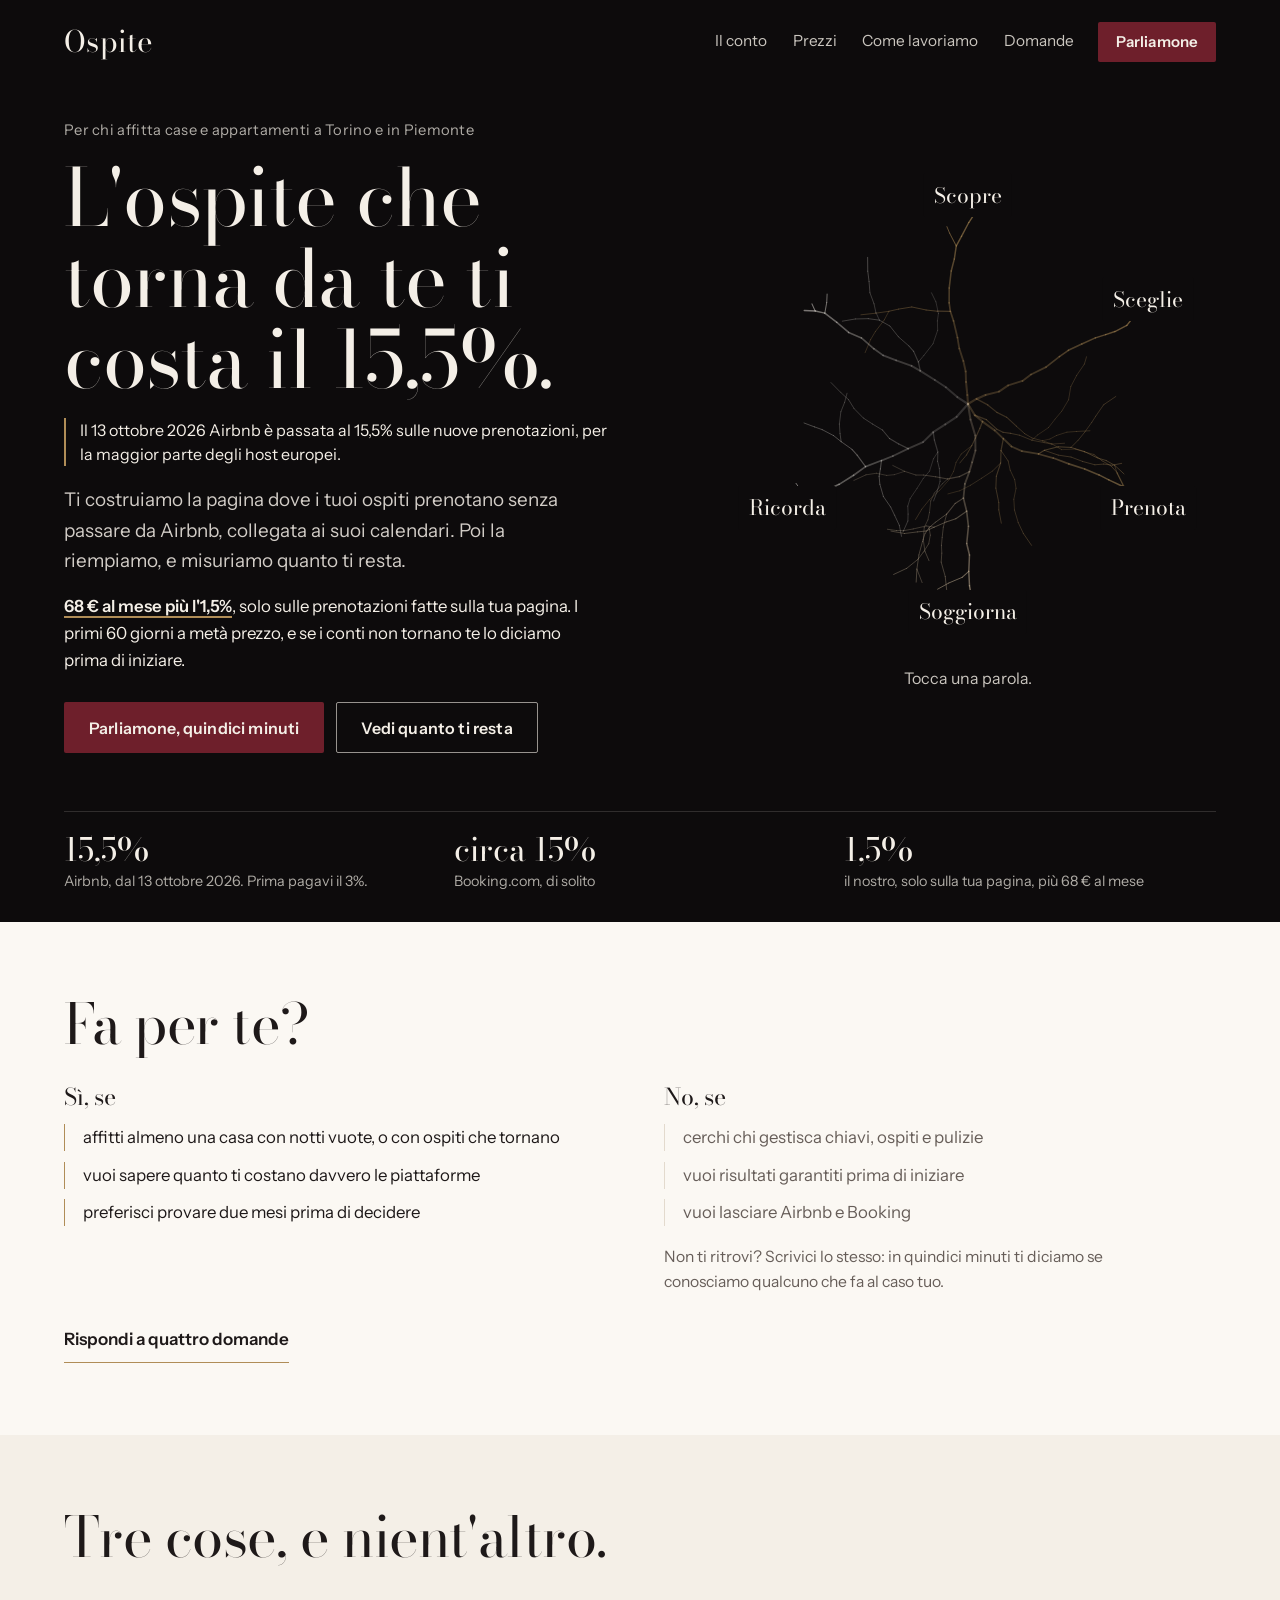
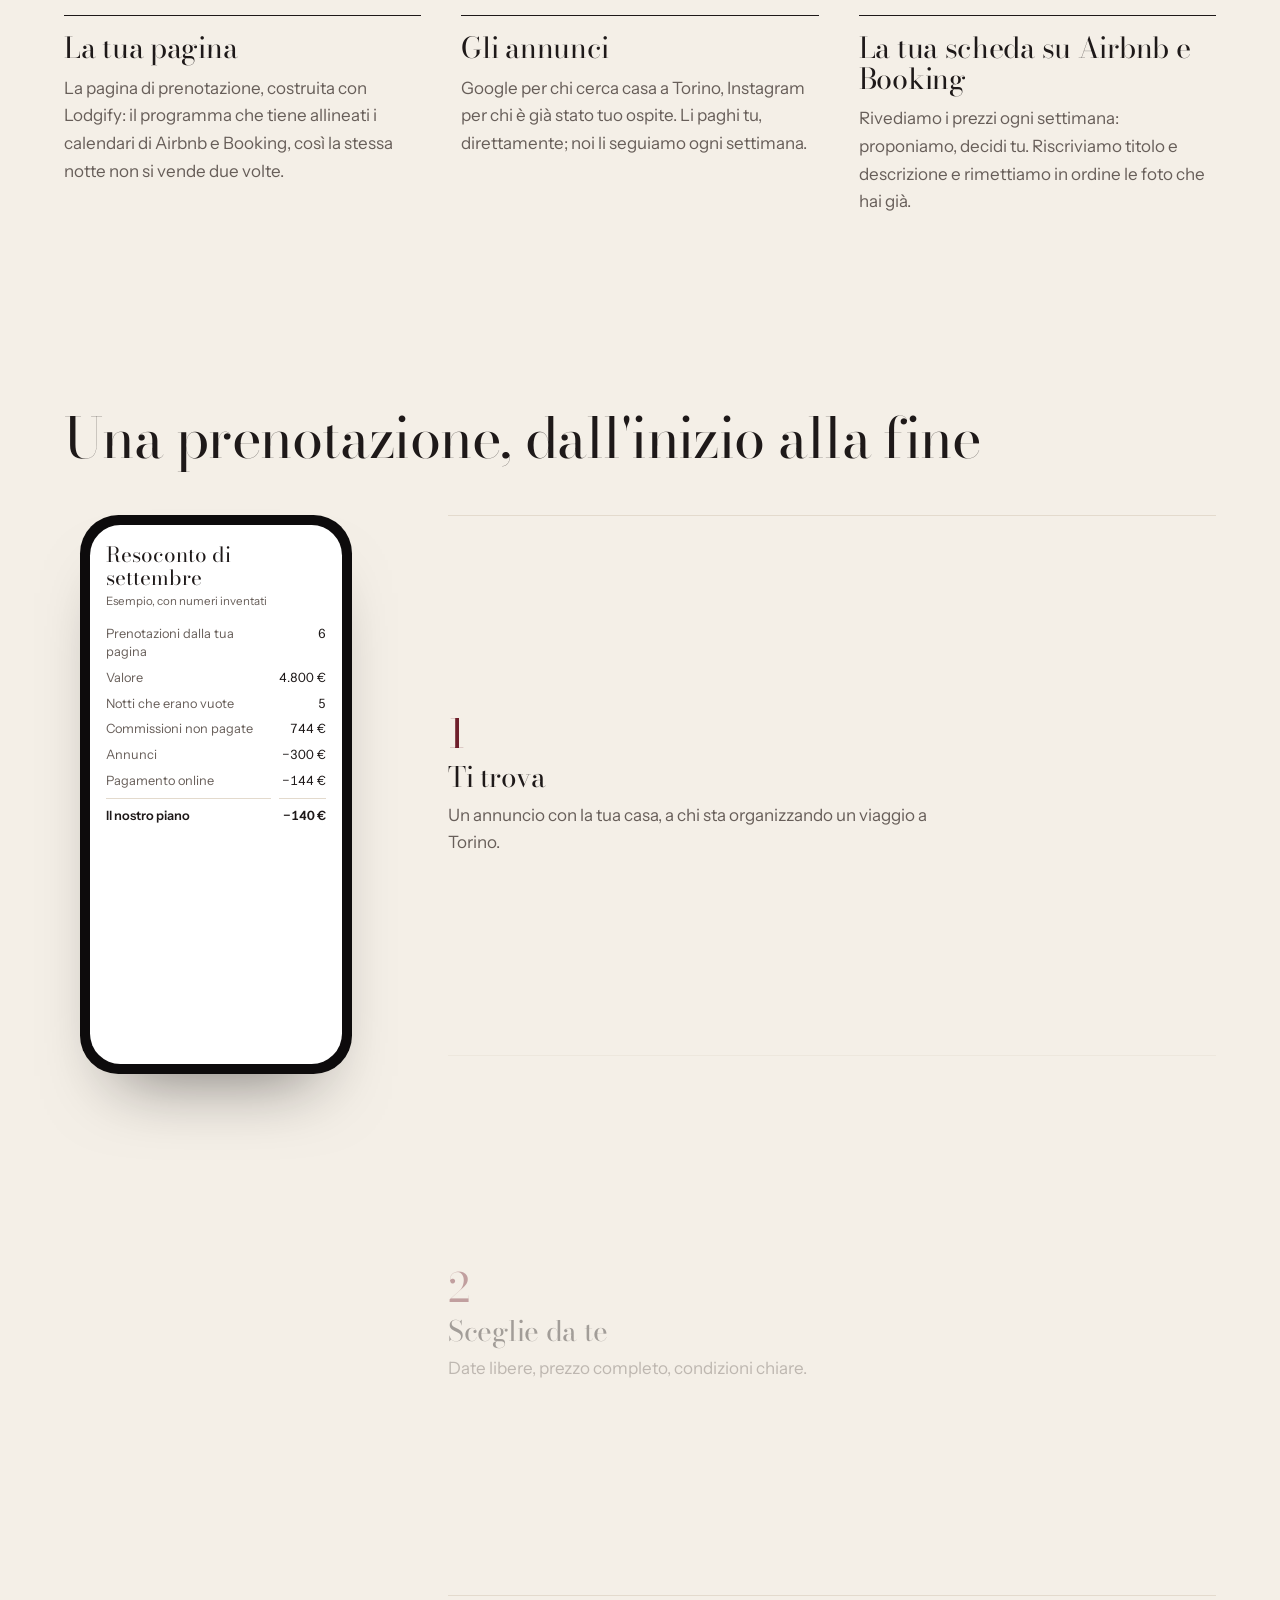
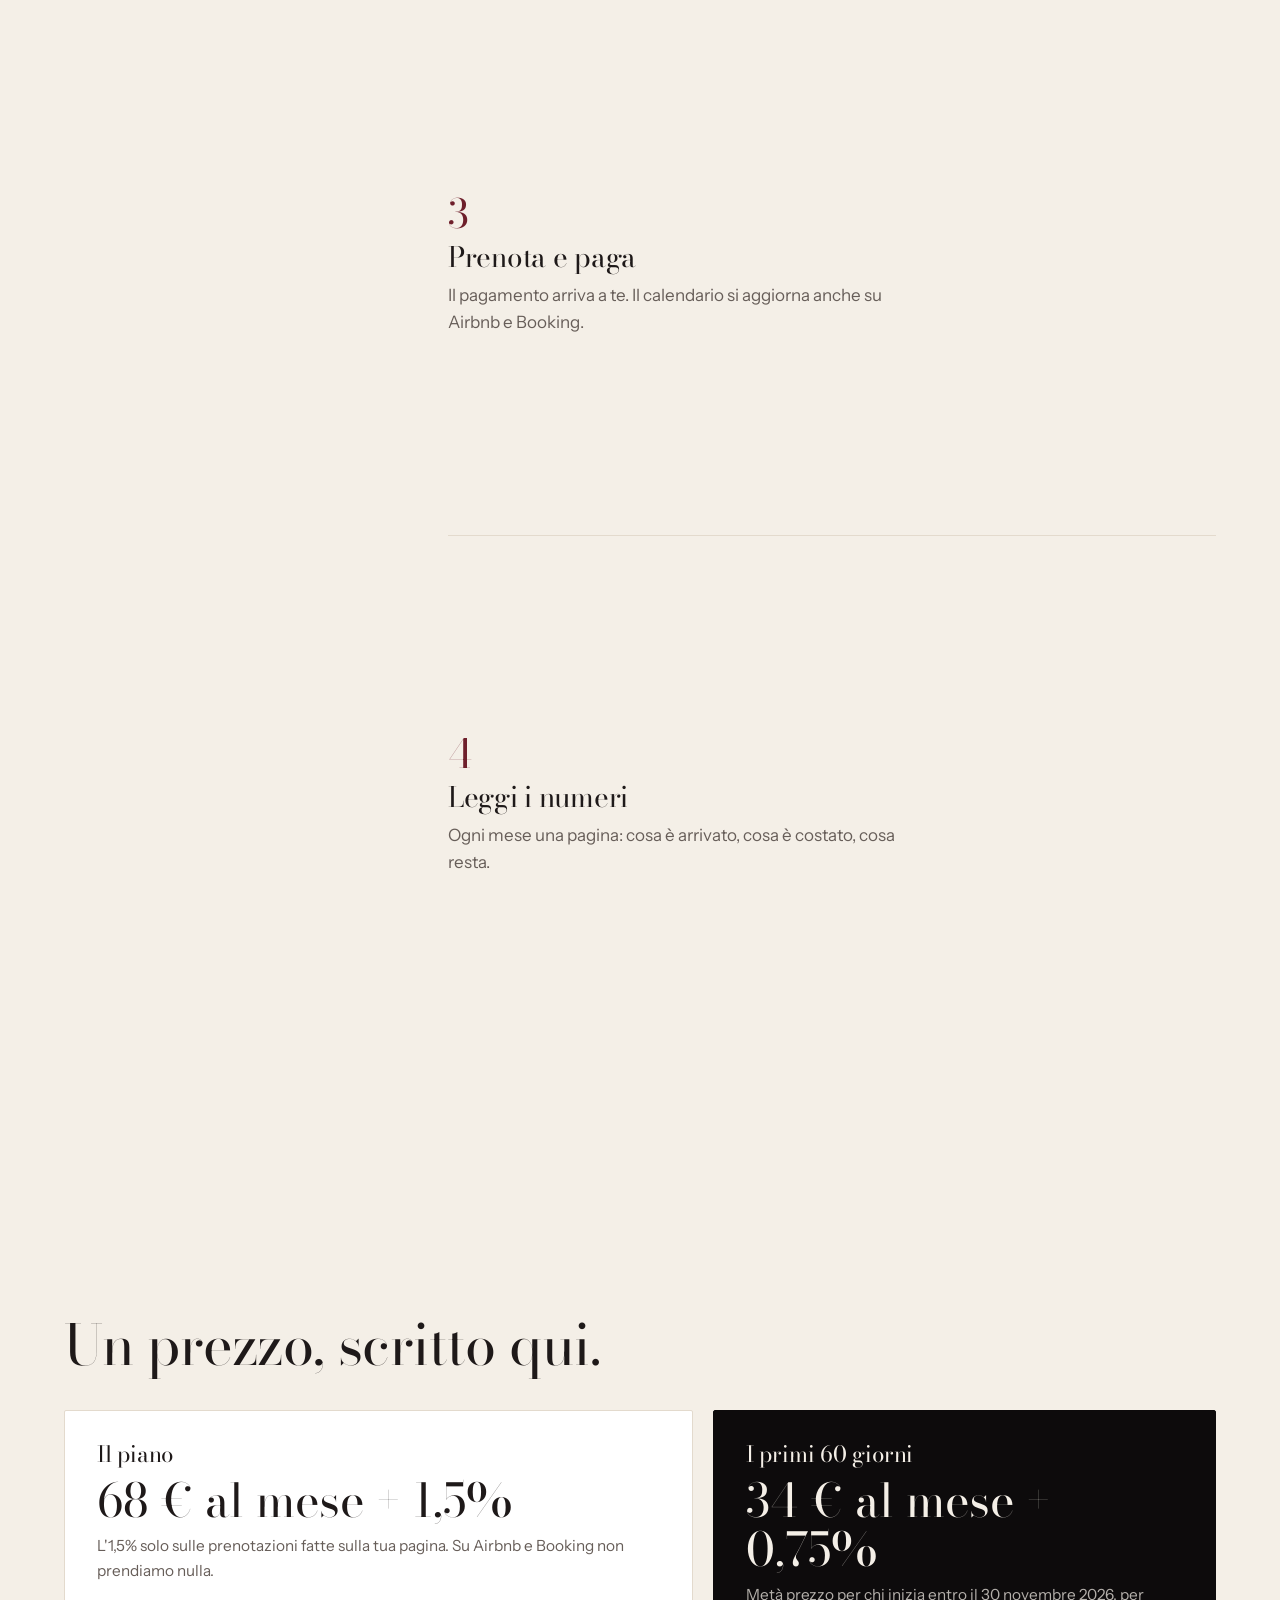
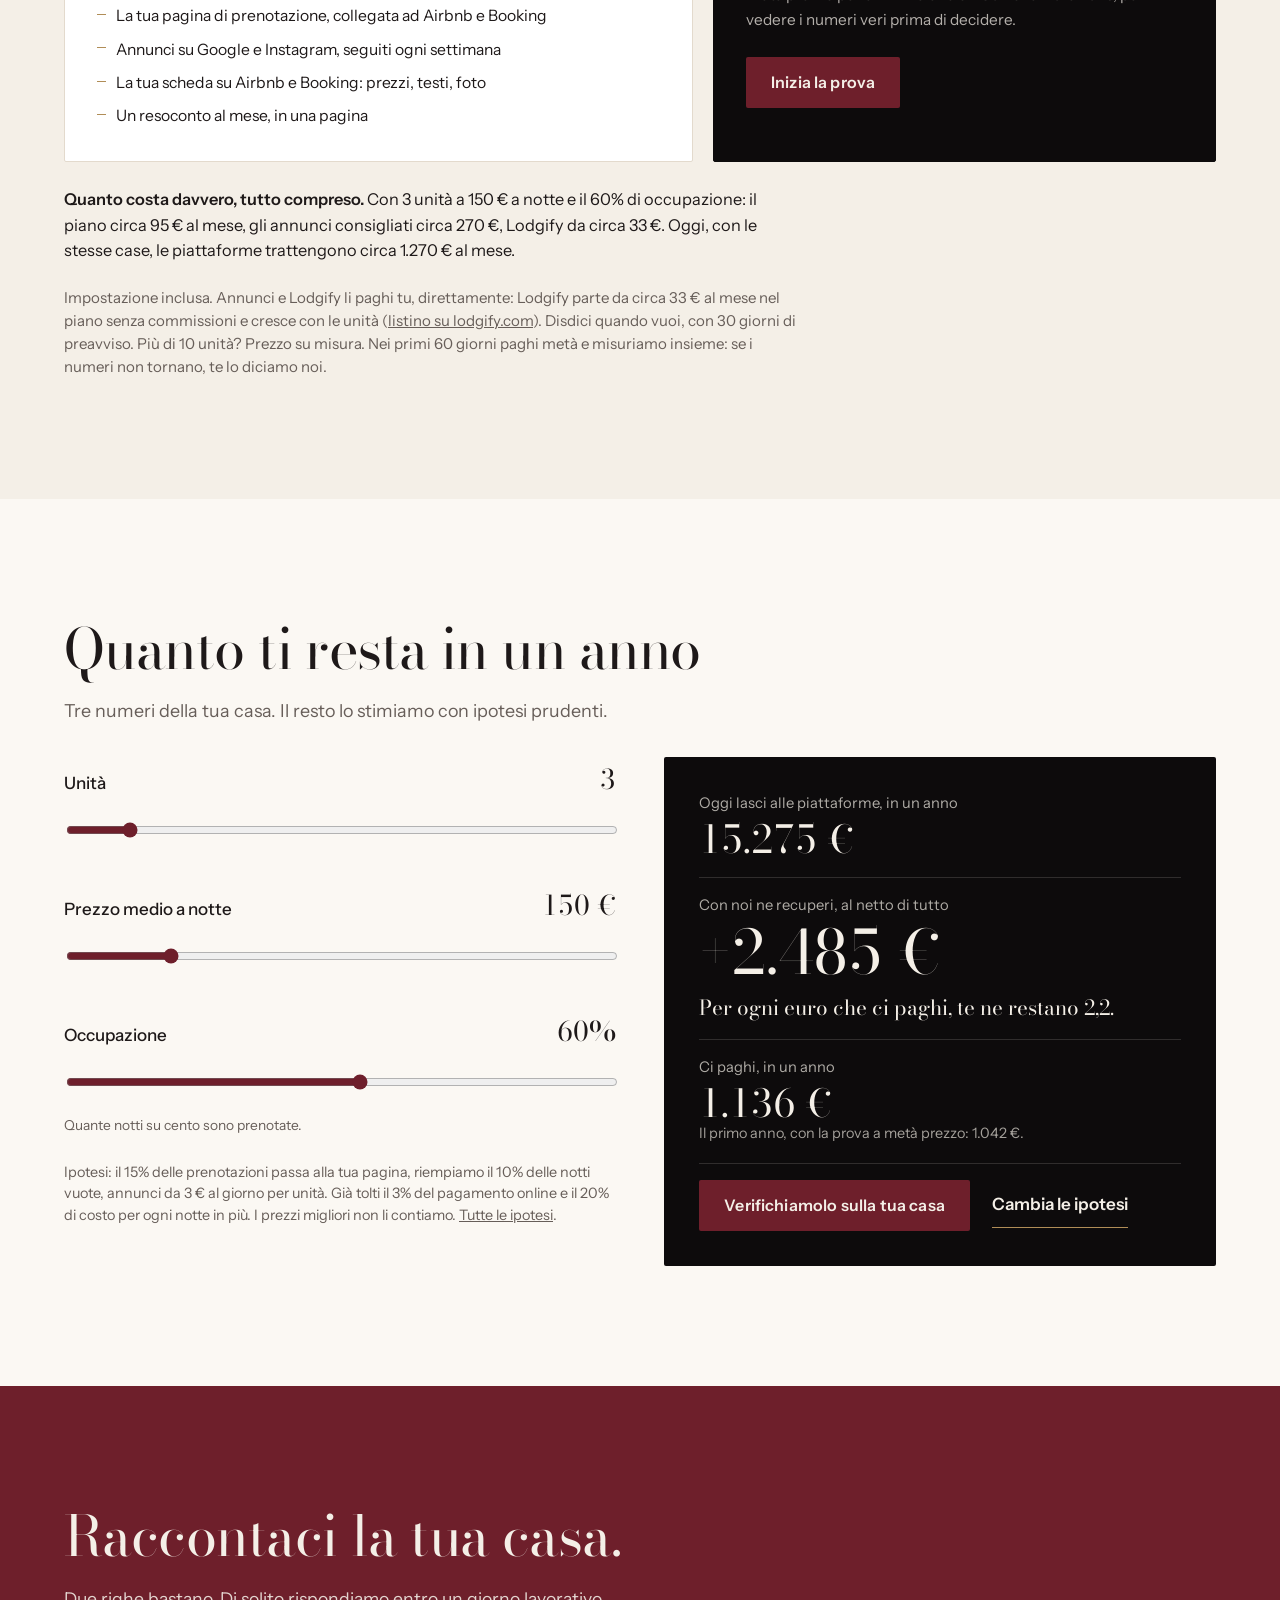
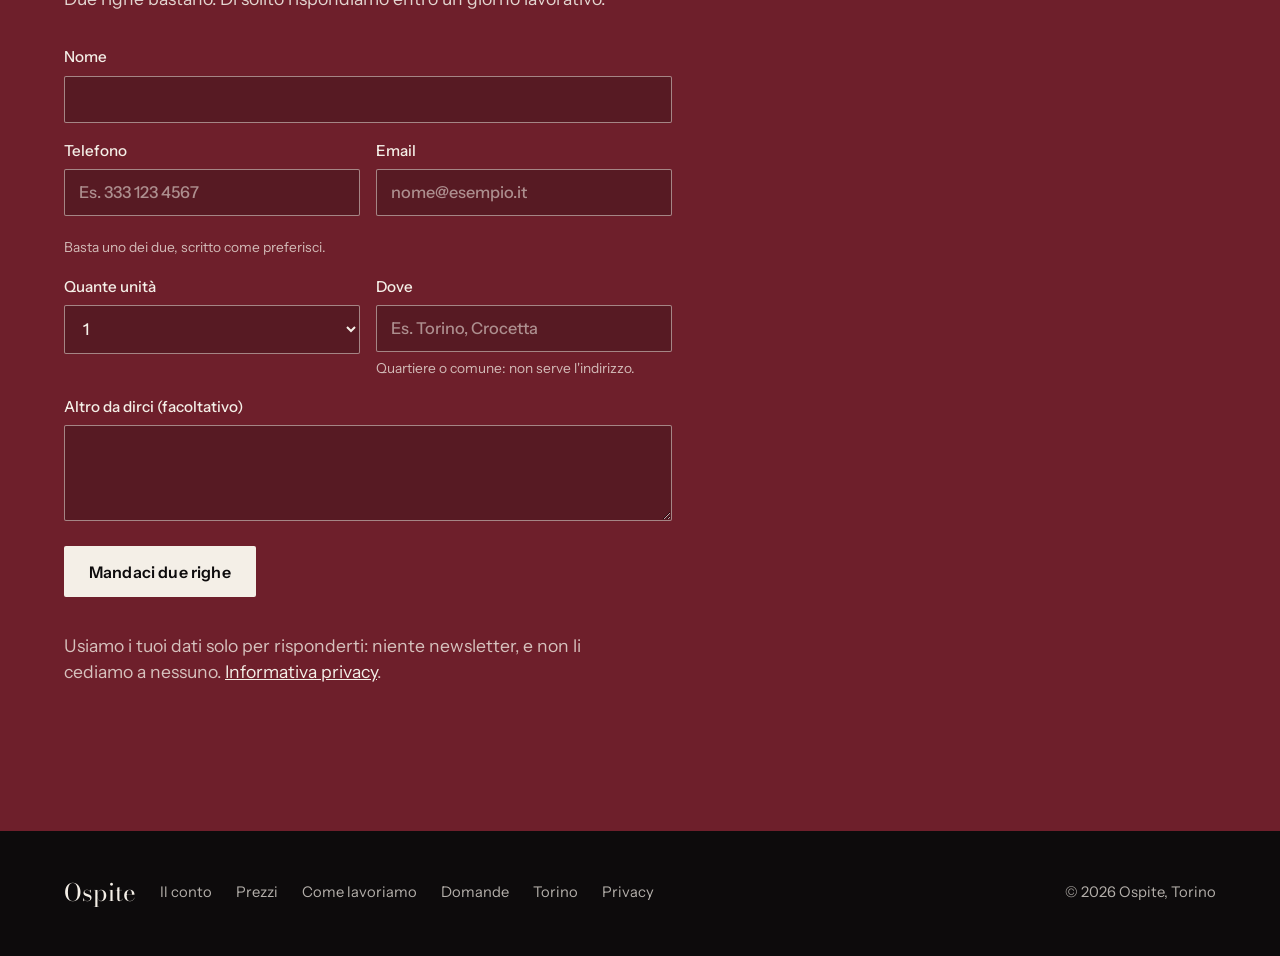
==== commit 44dba220: "Forms: browser checks without JavaScript, errors tied to fields - Remove novalidate from the HTML of" ====
--- a/prova sito Ospite 3/sito/index.html
+++ b/prova sito Ospite 3/sito/index.html
@@ -204,18 +204,19 @@
   <div class="wrap">
     <h2 id="contatti-titolo">Raccontaci la tua casa.</h2>
     <p>Due righe bastano. Di solito rispondiamo entro un giorno lavorativo.</p>
-    <form class="modulo" name="contatto" method="POST" action="/grazie.html" data-netlify="true" netlify-honeypot="trappola" novalidate>
+    <form class="modulo" name="contatto" method="POST" action="/grazie.html" data-netlify="true" netlify-honeypot="trappola">
       <input type="hidden" name="form-name" value="contatto">
       <p hidden><label>Non compilare questo campo <input name="trappola"></label></p>
       <div><label for="f-nome">Nome</label><input id="f-nome" name="nome" autocomplete="name" required></div>
       <div class="riga2">
-        <div><label for="f-tel">Telefono</label><input id="f-tel" name="telefono" type="tel" inputmode="tel" autocomplete="tel" placeholder="Es. 333 123 4567"></div>
-        <div><label for="f-email">Email</label><input id="f-email" name="email" type="email" autocomplete="email" placeholder="nome@esempio.it"></div>
+        <div><label for="f-tel">Telefono</label><input id="f-tel" name="telefono" type="tel" aria-describedby="f-recapito-aiuto" inputmode="tel" autocomplete="tel" placeholder="Es. 333 123 4567"></div>
+        <div><label for="f-email">Email</label><input id="f-email" name="email" type="email" aria-describedby="f-recapito-aiuto" autocomplete="email" placeholder="nome@esempio.it"></div>
       </div>
       <p class="aiuto" id="f-recapito-aiuto">Basta uno dei due, scritto come preferisci.</p>
+      <noscript><p class="aiuto">Lasciaci almeno uno dei due, telefono o email: senza, non possiamo risponderti.</p></noscript>
       <div class="riga2">
         <div><label for="f-unita">Quante unità</label><select id="f-unita" name="unita"><option>1</option><option>Da 2 a 5</option><option>Da 6 a 10</option><option>Più di 10</option></select></div>
-        <div><label for="f-dove">Dove</label><input id="f-dove" name="dove" autocomplete="address-level2" placeholder="Es. Torino, Crocetta"><p class="aiuto">Quartiere o comune: non serve l'indirizzo.</p></div>
+        <div><label for="f-dove">Dove</label><input id="f-dove" name="dove" autocomplete="address-level2" aria-describedby="f-dove-aiuto" placeholder="Es. Torino, Crocetta"><p class="aiuto" id="f-dove-aiuto">Quartiere o comune: non serve l'indirizzo.</p></div>
       </div>
       <div><label for="f-msg">Altro da dirci (facoltativo)</label><textarea id="f-msg" name="messaggio"></textarea></div>
       <p class="modulo-errore" id="f-errore" role="alert" hidden>Lasciaci un telefono o un'email, così possiamo risponderti.</p>
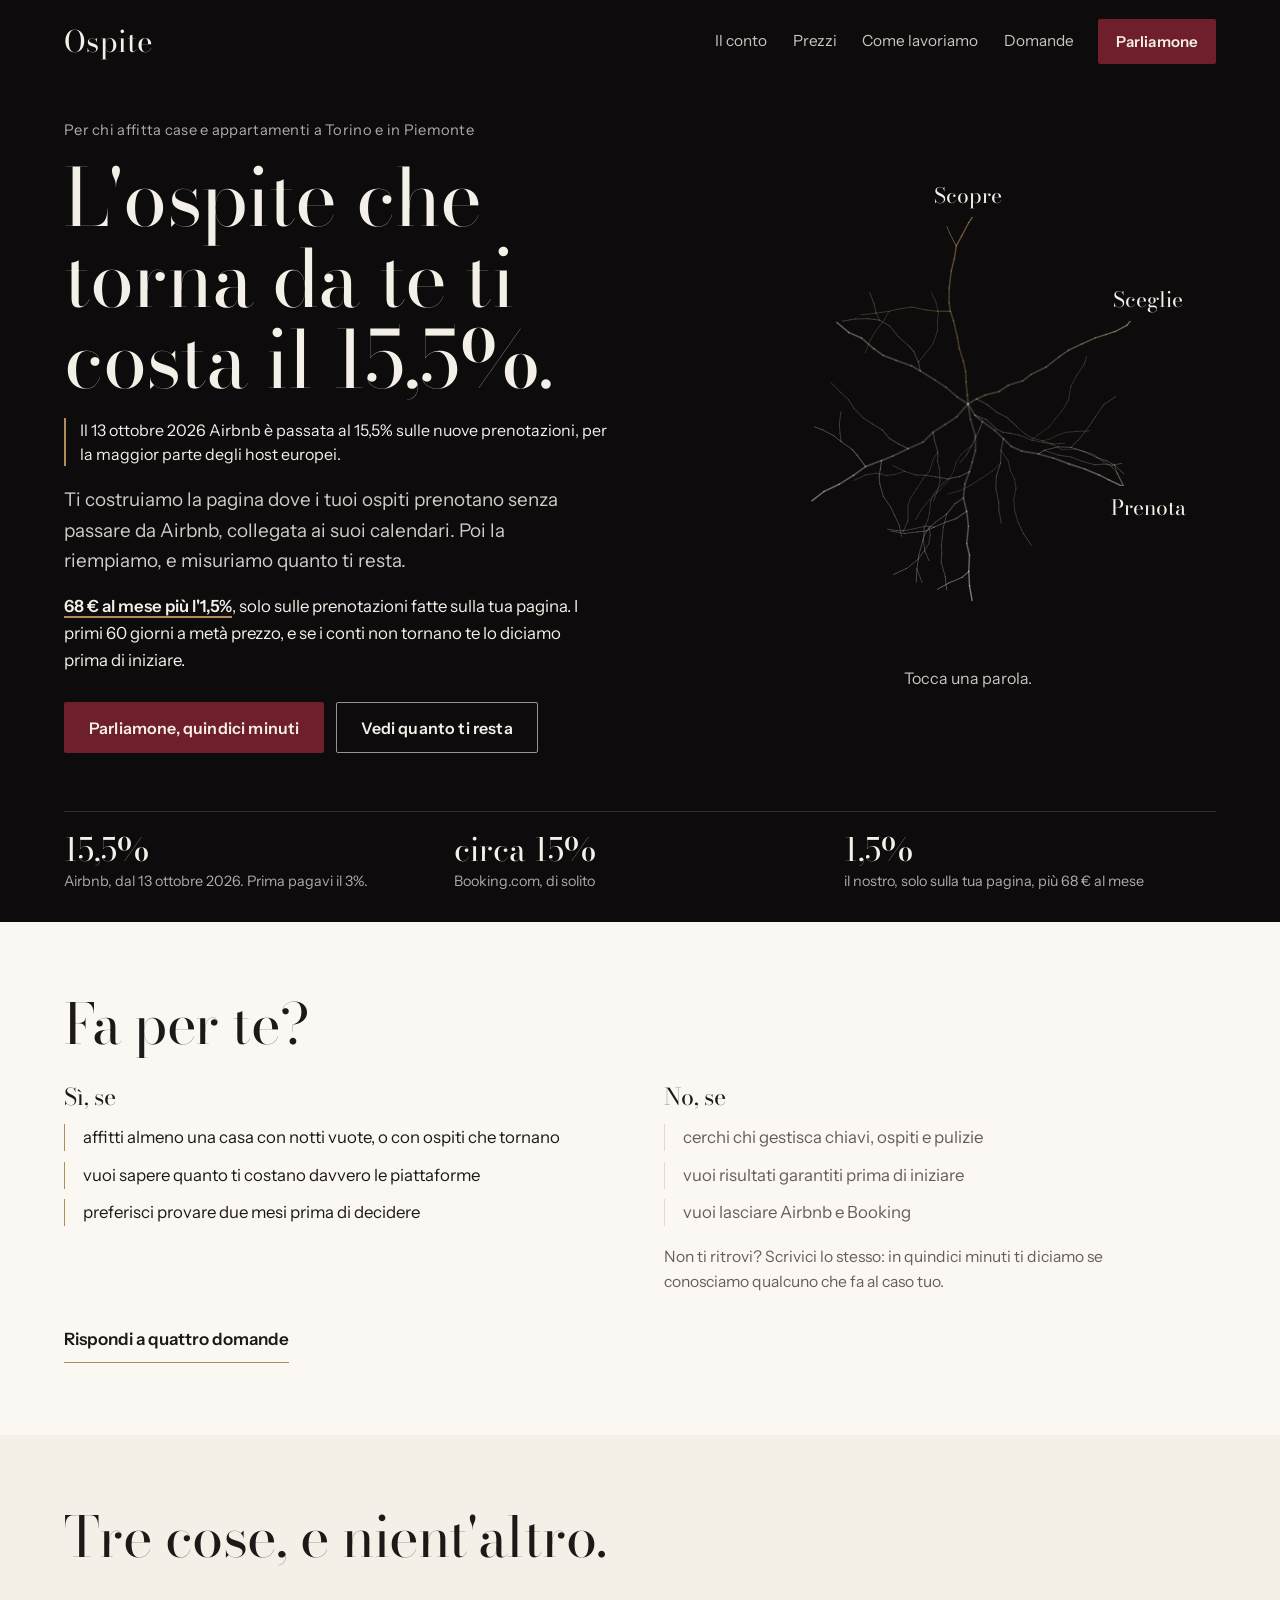
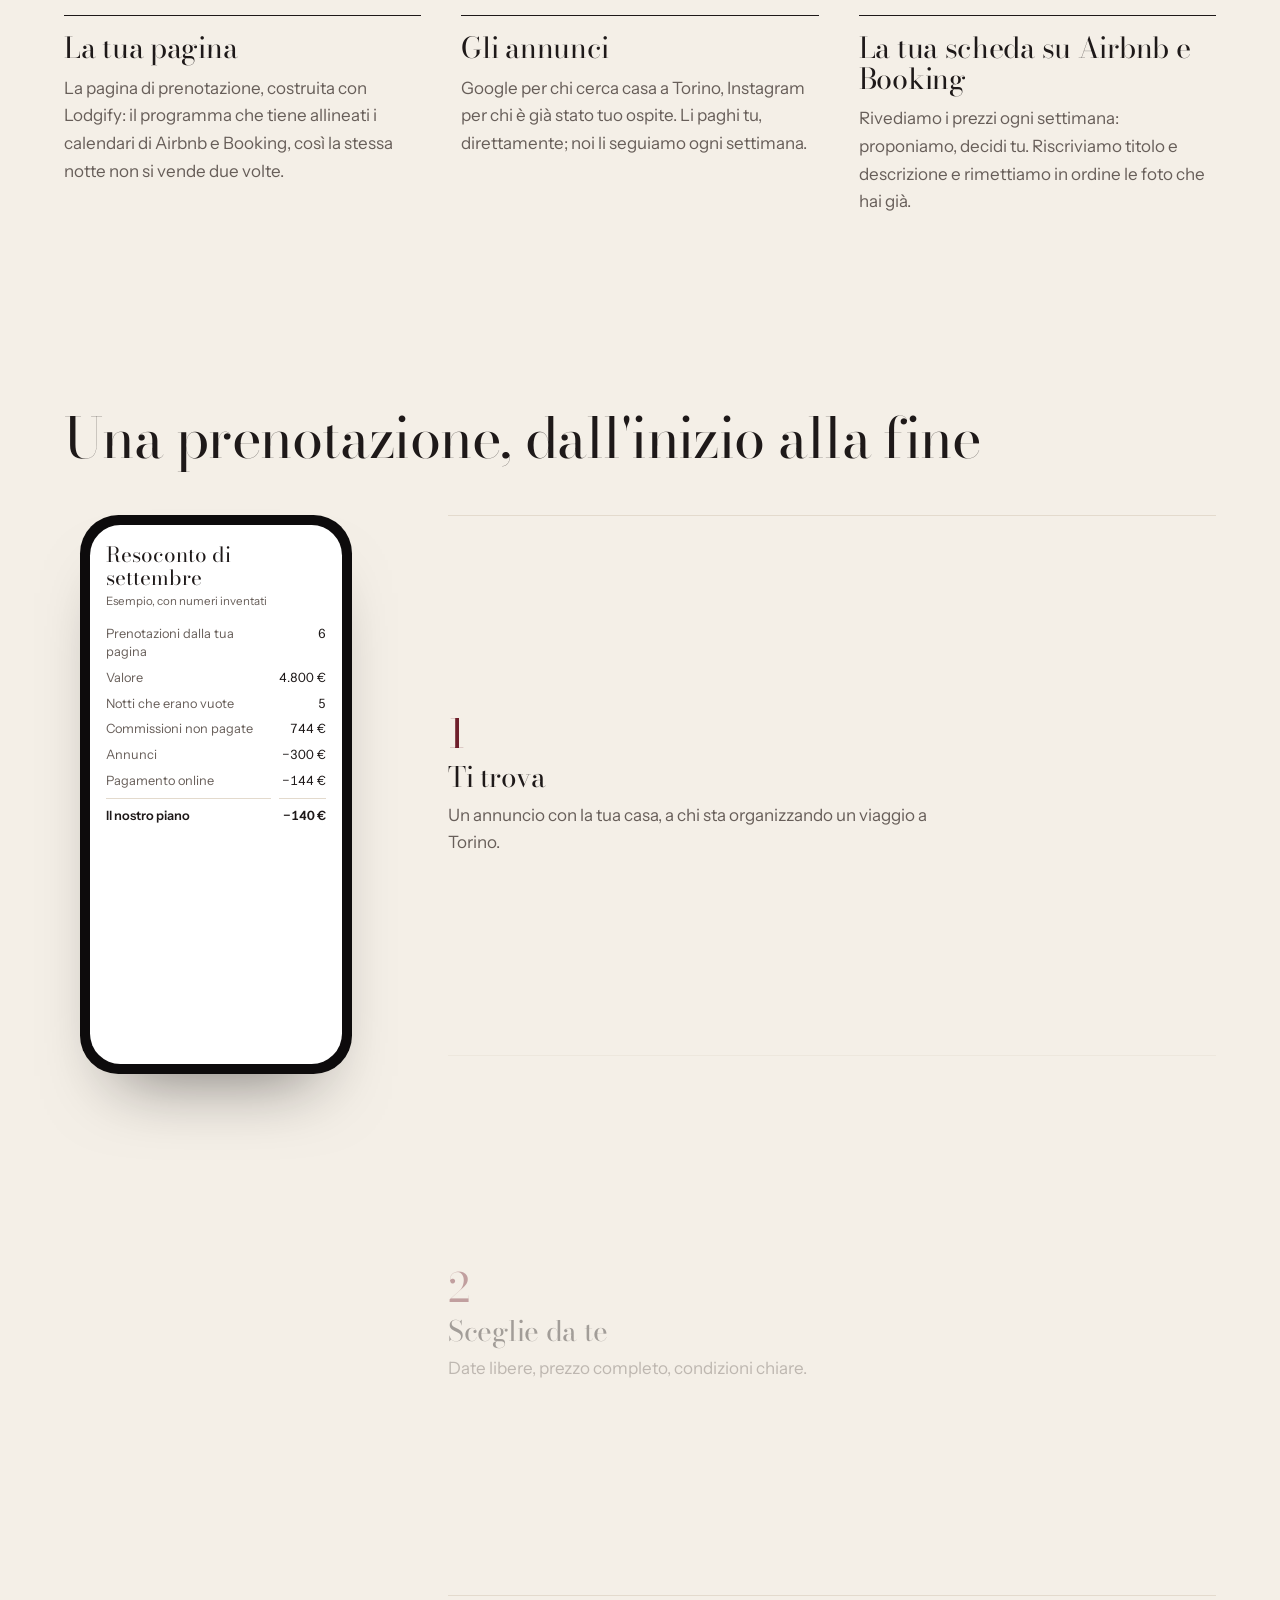
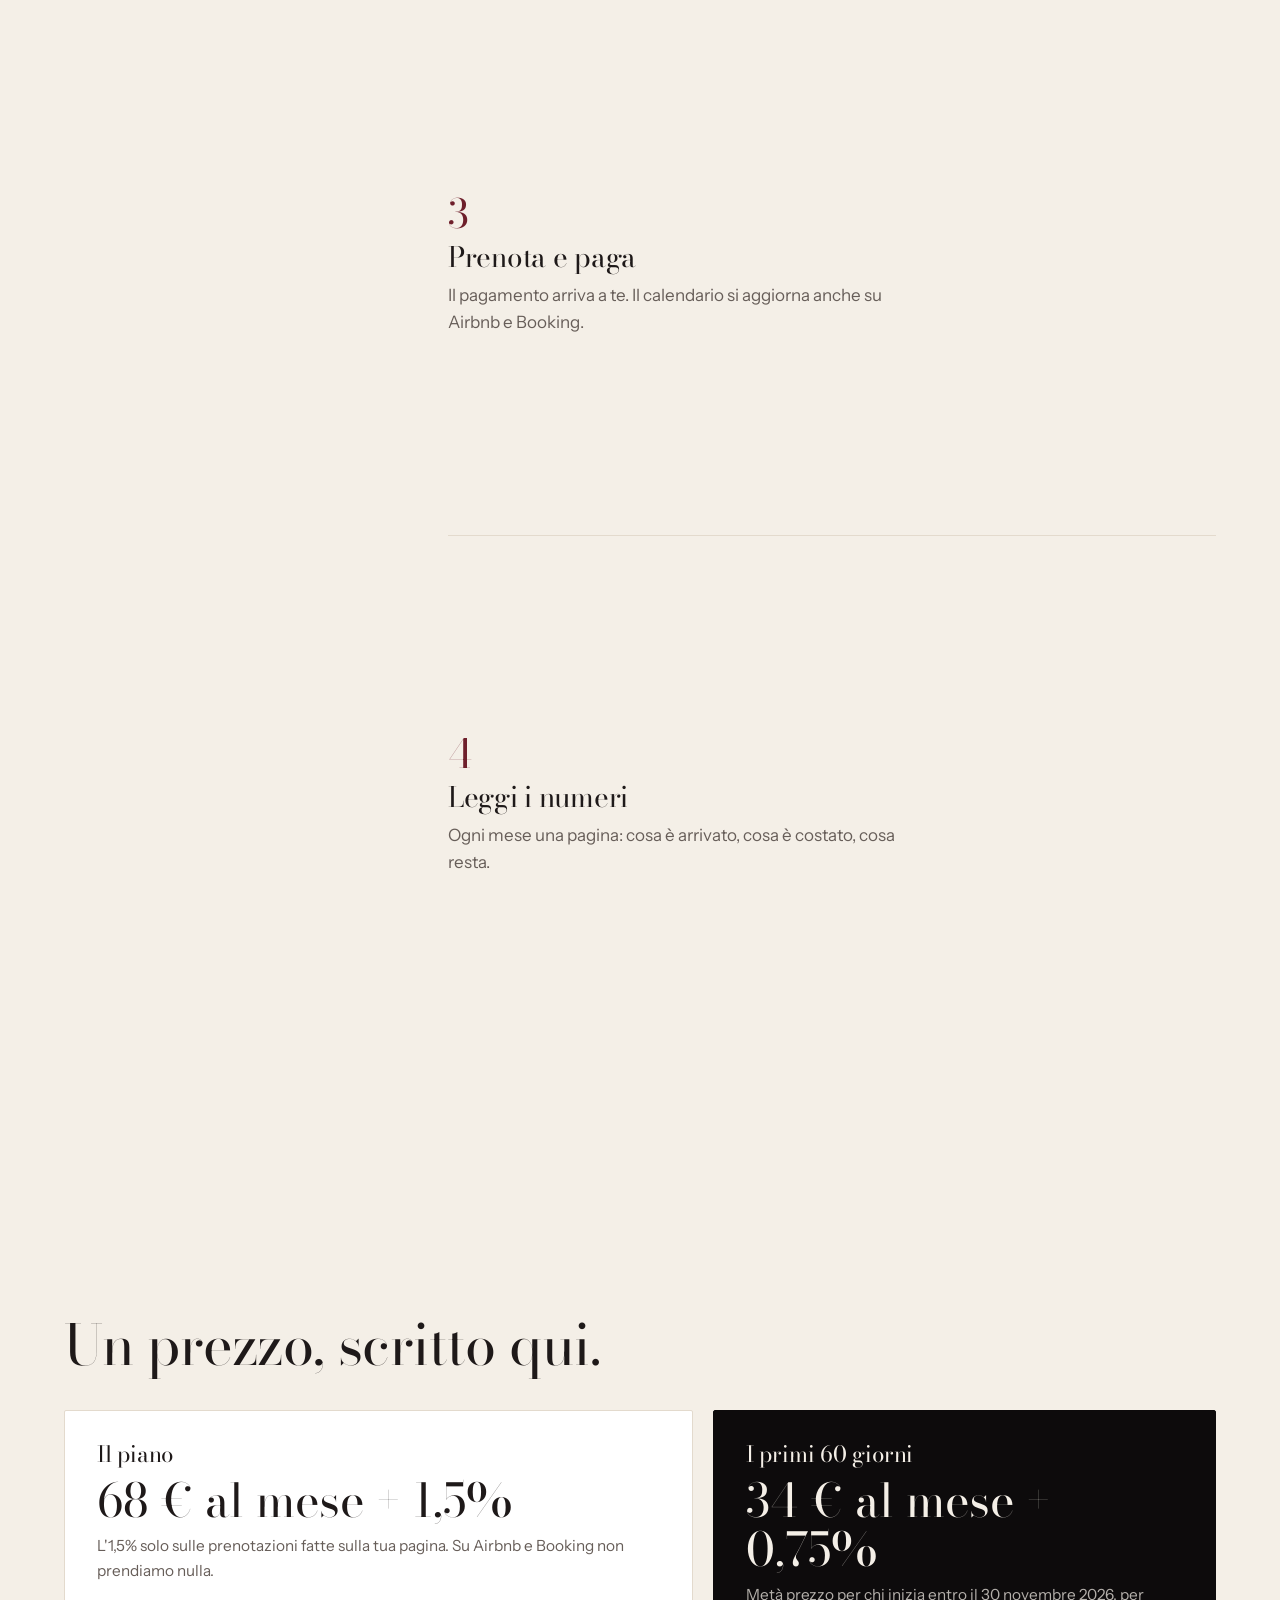
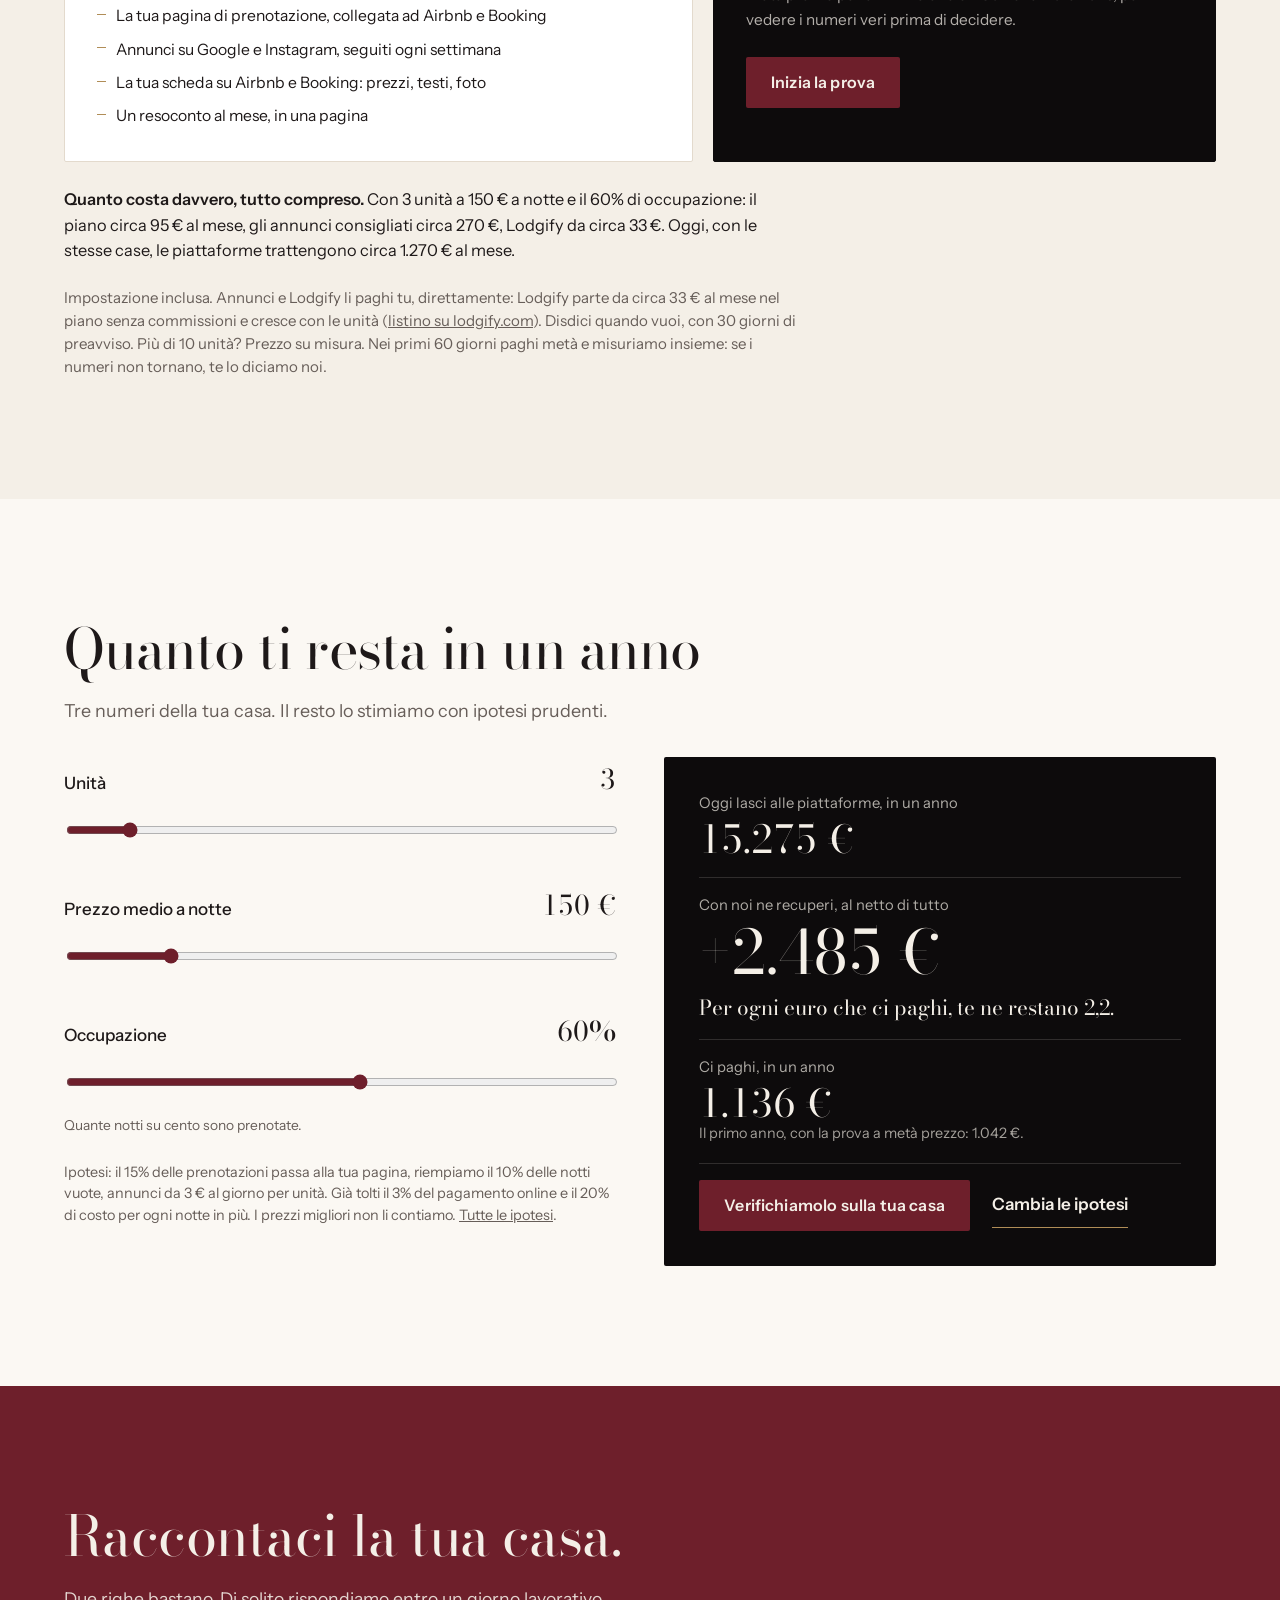
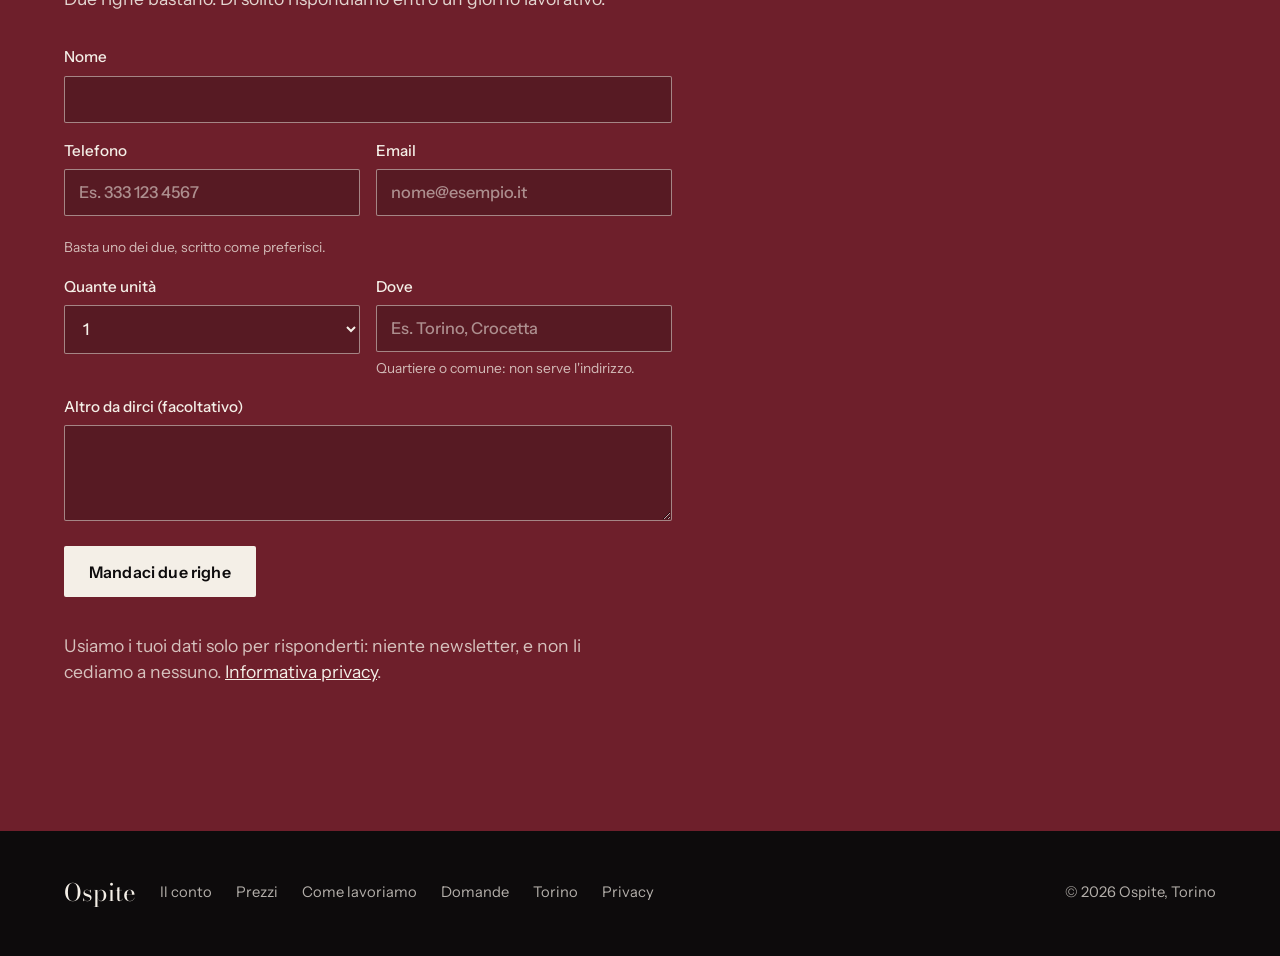
==== commit 4e39ff35: "Accessibility: menu, labels, tap targets, quieter announcements - Mobile menu: Escape closes it and " ====
--- a/prova sito Ospite 3/sito/index.html
+++ b/prova sito Ospite 3/sito/index.html
@@ -32,11 +32,11 @@
 <header class="testata">
   <div class="wrap testata-riga">
     <a class="marchio" href="index.html">Ospite</a>
-    <nav class="menu" aria-label="Pagine"><a href="commissioni-airbnb-booking.html">Il conto</a><a href="index.html#prezzi">Prezzi</a><a href="come-lavoriamo.html">Come lavoriamo</a><a href="domande.html">Domande</a></nav>
+    <nav class="menu" aria-label="Menu principale"><a href="commissioni-airbnb-booking.html">Il conto</a><a href="index.html#prezzi">Prezzi</a><a href="come-lavoriamo.html">Come lavoriamo</a><a href="domande.html">Domande</a></nav>
     <a class="btn btn-vino btn-piccolo solo-desk" href="#contatti">Parliamone</a>
     <button class="menu-btn" type="button" aria-expanded="false" aria-controls="menu-mobile">Menu</button>
   </div>
-  <nav class="menu-mobile" id="menu-mobile" aria-label="Pagine"><a href="commissioni-airbnb-booking.html">Il conto</a><a href="index.html#prezzi">Prezzi</a><a href="come-lavoriamo.html">Come lavoriamo</a><a href="domande.html">Domande</a><a href="#contatti">Parliamone</a></nav>
+  <nav class="menu-mobile" id="menu-mobile" aria-label="Menu su telefono"><a href="commissioni-airbnb-booking.html">Il conto</a><a href="index.html#prezzi">Prezzi</a><a href="come-lavoriamo.html">Come lavoriamo</a><a href="domande.html">Domande</a><a href="#contatti">Parliamone</a></nav>
 </header>
 <main id="contenuto">
   <section class="hero2" aria-labelledby="titolo">
@@ -191,7 +191,7 @@
           <div class="comando"><label for="m-o">Occupazione <output data-v="o" for="m-o"></output></label><input id="m-o" data-k="o" type="range" min="20" max="95" step="5" value="60"><p class="aiuto">Quante notti su cento sono prenotate.</p></div>
           <p class="conto-ipotesi">Ipotesi: il 15% delle prenotazioni passa alla tua pagina, riempiamo il 10% delle notti vuote, annunci da 3 € al giorno per unità. Già tolti il 3% del pagamento online e il 20% di costo per ogni notte in più. I prezzi migliori non li contiamo. <a href="commissioni-airbnb-booking.html#numeri">Tutte le ipotesi</a>.</p>
         </div>
-        <div class="conto-esito" aria-live="polite">
+        <div class="conto-esito">
           <div class="riga"><div class="lbl">Oggi lasci alle piattaforme, in un anno</div><div class="num" data-o="oggi"></div></div>
           <div class="riga"><div class="lbl">Con noi ne recuperi, al netto di tutto</div><div class="num grande" data-o="resta"></div><p class="pereuro" data-o="pereuro"></p></div>
           <div class="riga"><div class="lbl">Ci paghi, in un anno</div><div class="num" data-o="piano"></div><p class="nota" data-o="primoanno"></p></div>
@@ -230,7 +230,7 @@
 <footer class="piede">
   <div class="wrap piede-griglia">
     <a class="marchio" href="index.html">Ospite</a>
-    <nav aria-label="Pagine"><a href="commissioni-airbnb-booking.html">Il conto</a><a href="index.html#prezzi">Prezzi</a><a href="come-lavoriamo.html">Come lavoriamo</a><a href="domande.html">Domande</a><a href="prenotazioni-dirette-torino.html">Torino</a><a href="privacy.html">Privacy</a></nav>
+    <nav aria-label="Piè di pagina"><a href="commissioni-airbnb-booking.html">Il conto</a><a href="index.html#prezzi">Prezzi</a><a href="come-lavoriamo.html">Come lavoriamo</a><a href="domande.html">Domande</a><a href="prenotazioni-dirette-torino.html">Torino</a><a href="privacy.html">Privacy</a></nav>
     <span>© 2026 Ospite, Torino</span>
   </div>
 </footer>
--- a/prova sito Ospite 3/sito/assets/style.css
+++ b/prova sito Ospite 3/sito/assets/style.css
@@ -12,7 +12,7 @@
   --testo2:#675E59;
   --bordeaux:#6E1F2B;
   --bordeaux2:#8E2C3A;
-  --ottone:#B08D57;
+  --ottone:#B08D57;  /* solo linee e bordi su fondo chiaro: come testo su avorio non si legge (2,7:1) */
   --display:"Bodoni Moda", "Bodoni 72", Didot, Georgia, serif;
   --sans:"Instrument Sans", system-ui, -apple-system, "Segoe UI", Roboto, sans-serif;
   --pad:clamp(1.25rem, 5vw, 3rem);
@@ -277,6 +277,8 @@
 .q-op:hover{border-color:var(--bordeaux);background:var(--carta)}
 .q-indietro{margin-top:1.2rem;background:none;border:0;padding:0;font:500 .95rem var(--sans);color:var(--testo2);cursor:pointer;text-decoration:underline;text-underline-offset:3px}
 .q-esito h3{font-size:clamp(1.9rem, 4.2vw, 2.6rem)}
+/* titoli che ricevono il fuoco solo da script (questionario): niente anello */
+.q-titolo:focus,.q-esito h3:focus{outline:none}
 .q-esito p{margin-top:1rem;font-size:1.1rem}
 .q-azioni{margin-top:1.7rem;display:flex;flex-wrap:wrap;gap:.75rem;align-items:center}
 
@@ -460,3 +462,15 @@
 /* il riquadro dei risultati non si allunga, e sul conto completo resta in vista mentre si spostano i cursori */
 .conto-esito{align-self:start}
 @media (min-width:52rem){[data-conto="full"] .conto-esito{position:sticky;top:6rem}}
+
+/* =====================================================================
+   Fase 2 (ott 2026): accessibilita
+   ===================================================================== */
+/* testo per i soli lettori di schermo */
+.sr-solo{position:absolute;width:1px;height:1px;padding:0;margin:-1px;overflow:hidden;clip:rect(0 0 0 0);white-space:nowrap;border:0}
+/* bersagli di almeno 44 px */
+.marchio{padding-block:.2rem;margin-block:-.2rem}  /* area cliccabile piu alta, stessa impaginazione */
+.btn-piccolo{padding-block:.86rem}
+.segmenti button{min-height:2.75rem}
+.spunta{min-height:2.75rem}
+.q-indietro{min-height:2.75rem}
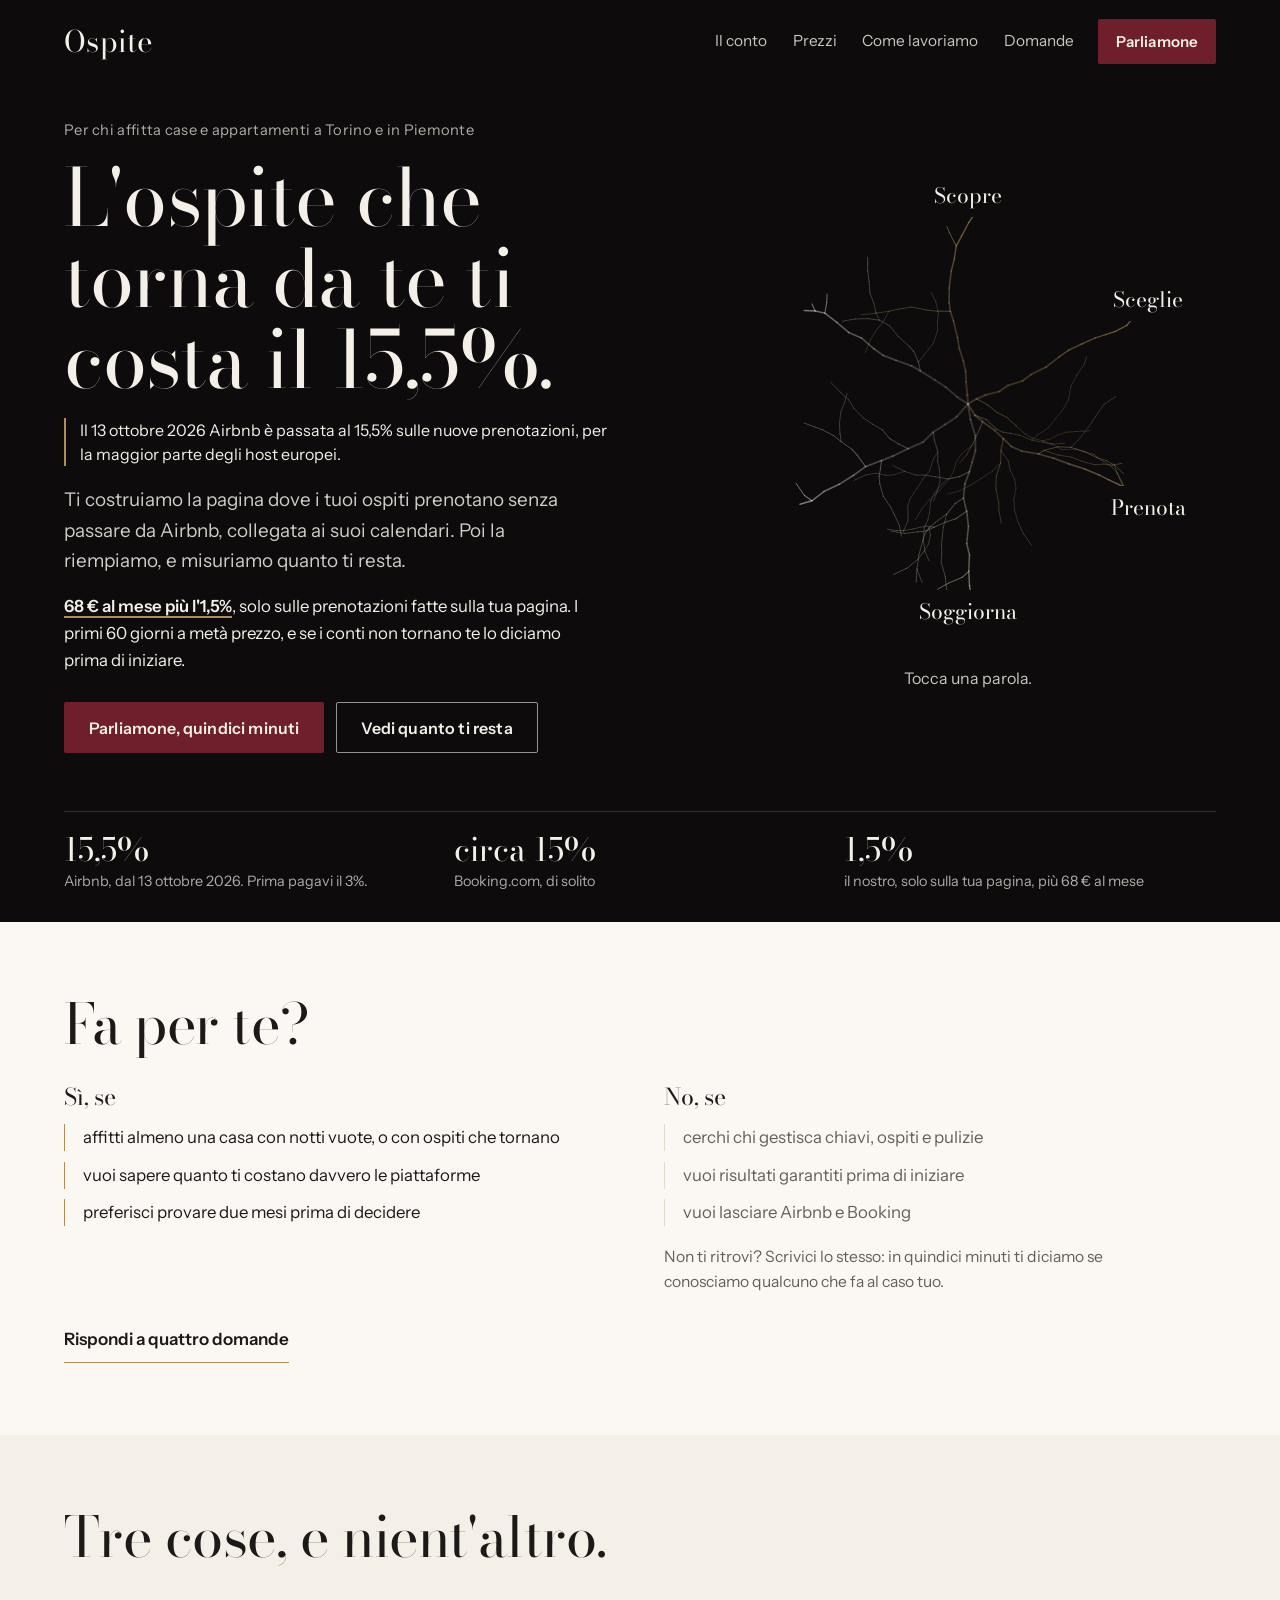
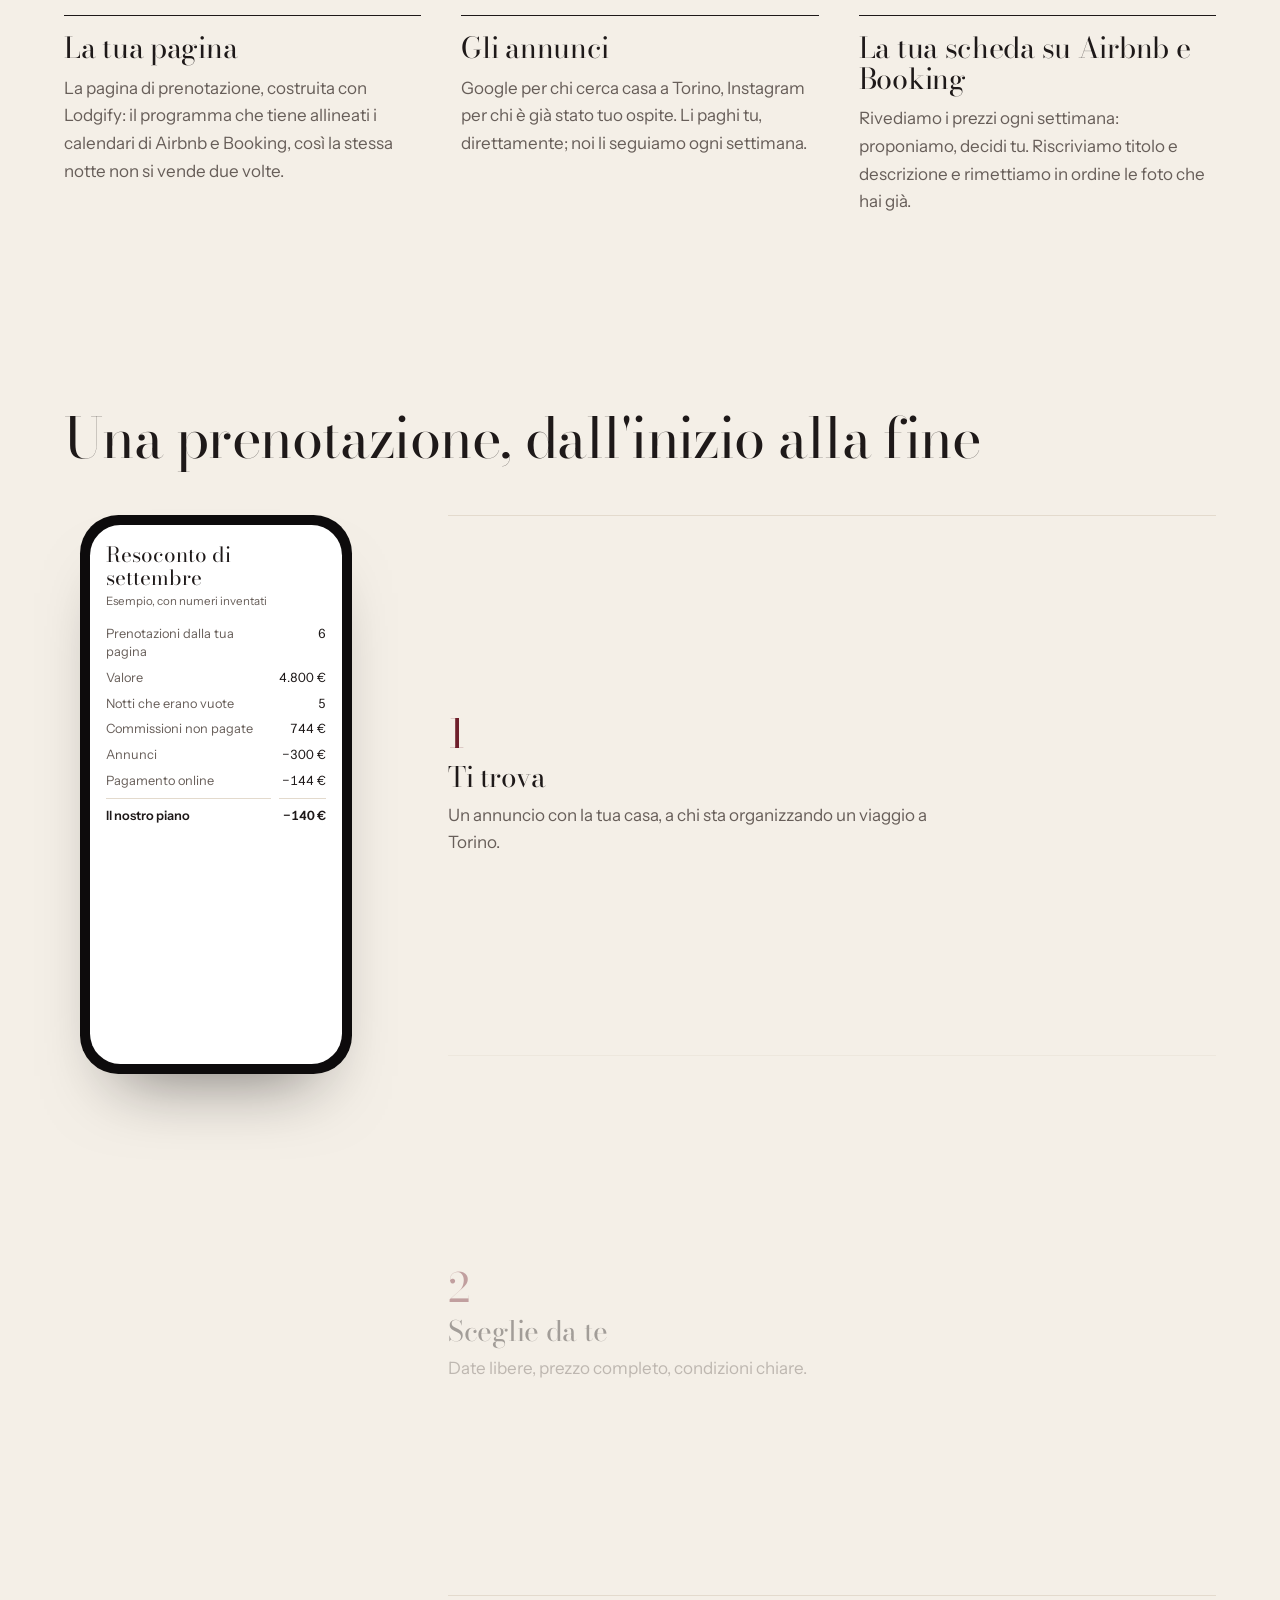
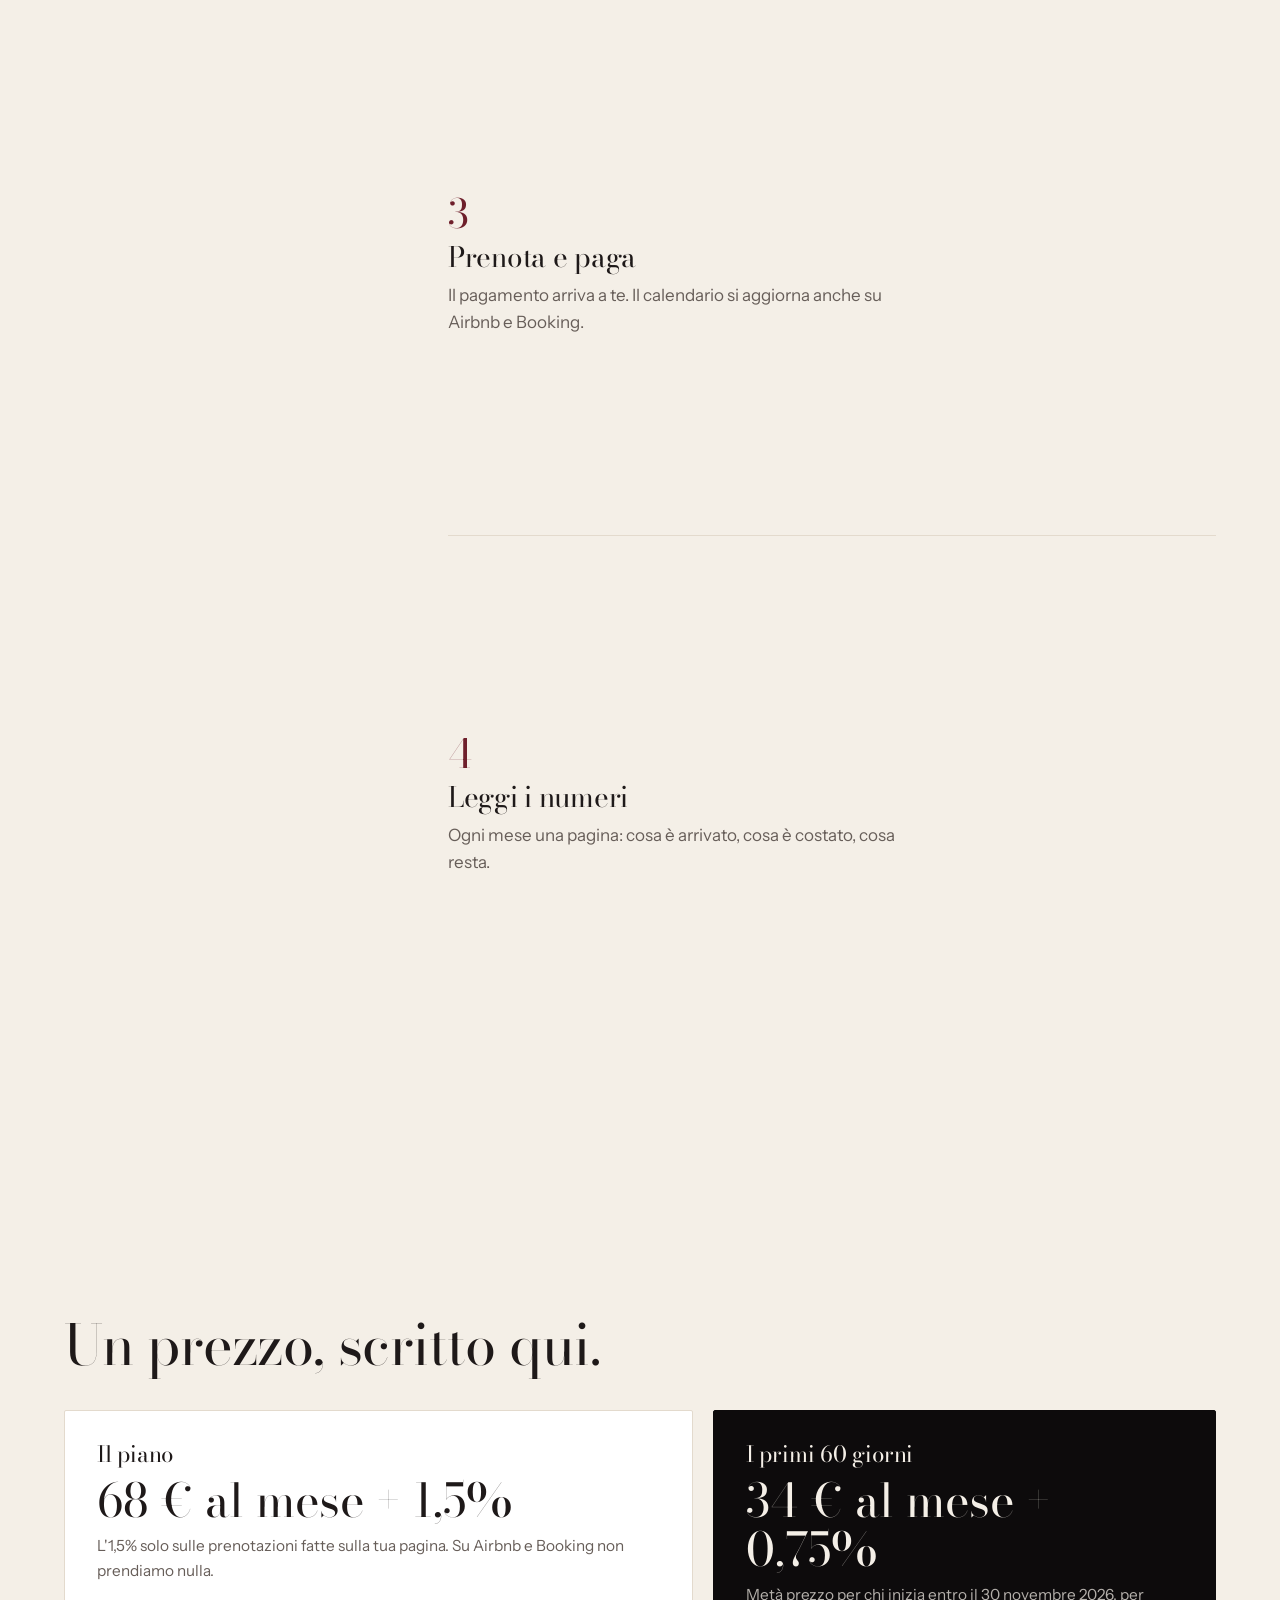
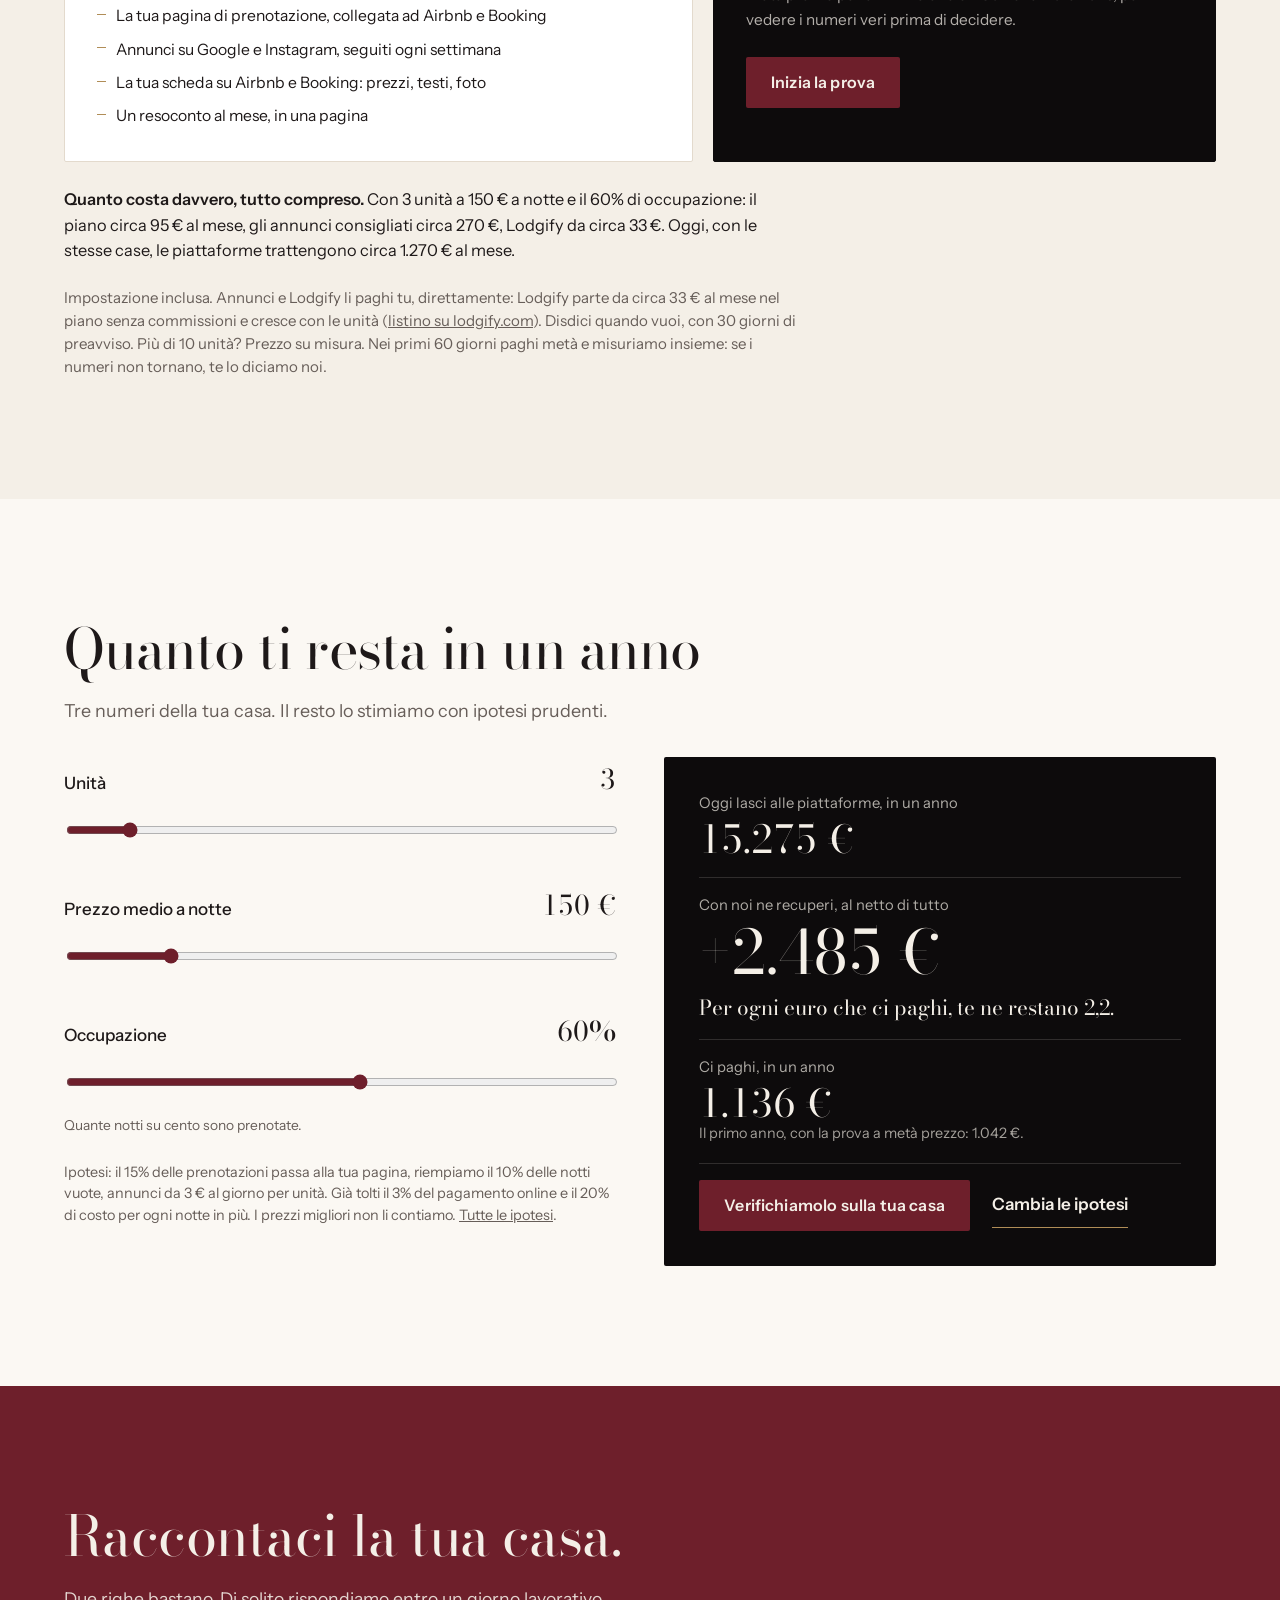
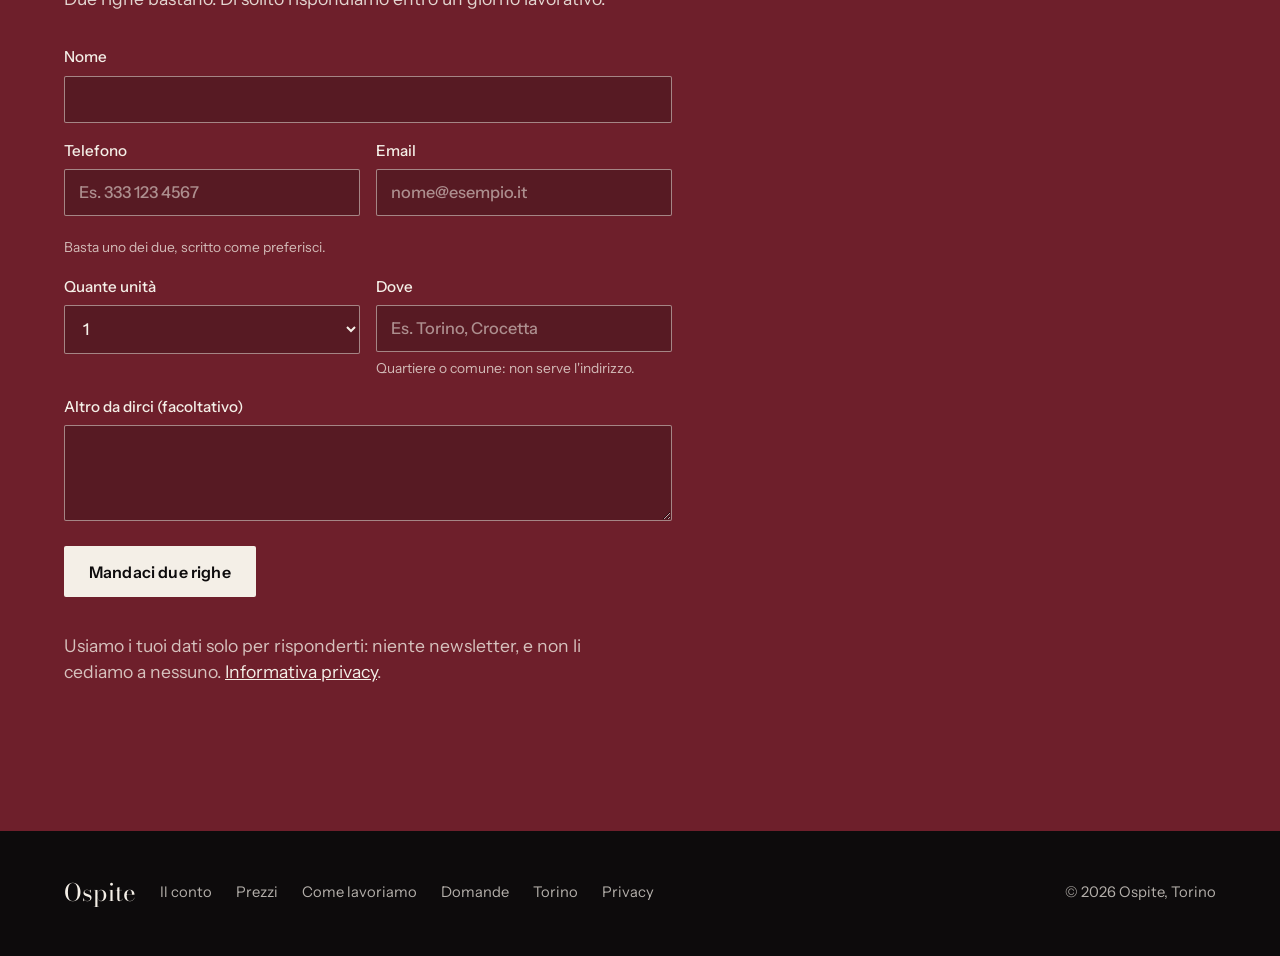
==== commit af8761b0: "Move the 10 inline margins into named CSS classes (no visual change) style="margin-top:..." in the p" ====
--- a/prova sito Ospite 3/sito/index.html
+++ b/prova sito Ospite 3/sito/index.html
@@ -78,7 +78,7 @@
         <div class="no"><h3>No, se</h3><ul><li>cerchi chi gestisca chiavi, ospiti e pulizie</li><li>vuoi risultati garantiti prima di iniziare</li><li>vuoi lasciare Airbnb e Booking</li></ul>
           <p class="si-no-uscita">Non ti ritrovi? Scrivici lo stesso: in quindici minuti ti diciamo se conosciamo qualcuno che fa al caso tuo.</p></div>
       </div>
-      <p style="margin-top:1.4rem"><a class="link-freccia" href="come-lavoriamo.html#fa-per-te">Rispondi a quattro domande</a></p>
+      <p class="si-no-link"><a class="link-freccia" href="come-lavoriamo.html#fa-per-te">Rispondi a quattro domande</a></p>
     </div>
   </section>
 
@@ -172,7 +172,7 @@
           <h3>I primi 60 giorni</h3>
           <p class="prezzo-cifra">34 € al mese + 0,75%</p>
           <p class="prezzo-sotto">Metà prezzo per chi inizia entro il 30 novembre 2026, per vedere i numeri veri prima di decidere.</p>
-          <p style="margin-top:1.5rem"><a class="btn btn-vino" href="#contatti">Inizia la prova</a></p>
+          <p class="prezzo-azione"><a class="btn btn-vino" href="#contatti">Inizia la prova</a></p>
         </div>
       </div>
       <p class="prezzo-esempio"><strong>Quanto costa davvero, tutto compreso.</strong> Con 3 unità a 150 € a notte e il 60% di occupazione: il piano circa 95 € al mese, gli annunci consigliati circa 270 €, Lodgify da circa 33 €. Oggi, con le stesse case, le piattaforme trattengono circa 1.270 € al mese.</p>
--- a/prova sito Ospite 3/sito/assets/style.css
+++ b/prova sito Ospite 3/sito/assets/style.css
@@ -24,7 +24,7 @@
 a{color:inherit}
 h1,h2,h3{font-family:var(--display);font-weight:400;line-height:1.06;letter-spacing:-.01em;margin:0}
 p{margin:0}
-:focus-visible{outline:2px solid var(--ottone);outline-offset:3px}
+:focus-visible{outline:2px solid var(--bordeaux);outline-offset:3px}
 .wrap{width:min(72rem, 100% - 2*var(--pad));margin-inline:auto}
 .stretto{width:min(44rem, 100% - 2*var(--pad));margin-inline:auto}
 .salta{position:absolute;left:-999px;top:0;z-index:60;background:var(--avorio);color:var(--nero);padding:.6rem 1rem}
@@ -43,16 +43,14 @@
 .btn-chiaro:hover{background:#fff}
 .btn-filo{border-color:rgba(244,239,231,.6);color:var(--avorio);background:transparent}
 .btn-filo:hover{border-color:var(--avorio);background:rgba(244,239,231,.08)}
-.btn-piccolo{padding:.72rem 1.05rem;font-size:.94rem}
-.link-freccia{font-weight:600;text-decoration:none;border-bottom:1px solid var(--ottone);padding-bottom:2px}
+.btn-piccolo{padding:.86rem 1.05rem;font-size:.94rem}
+.link-freccia{display:inline-block;font-weight:600;text-decoration:none;border-bottom:1px solid var(--ottone);padding-block:.55rem}
 .link-freccia:hover{border-bottom-color:var(--bordeaux)}
 
 /* ---------- intestazione ---------- */
 .testata{background:var(--nero);color:var(--avorio);position:relative;z-index:30}
-.testata--sopra{position:absolute;inset:0 0 auto 0;background:transparent}
 .testata-riga{display:flex;align-items:center;gap:1.5rem;padding-block:max(1.1rem, env(safe-area-inset-top)) 1.1rem}
-.marchio{font-family:var(--display);font-size:1.85rem;text-decoration:none;margin-right:auto;letter-spacing:.01em}
-.marchio em{font-style:italic;color:var(--ottone)}
+.marchio{font-family:var(--display);font-size:1.85rem;text-decoration:none;margin-right:auto;letter-spacing:.01em;padding-block:.2rem;margin-block:-.2rem}
 .menu{display:none;gap:1.6rem}
 .menu a{text-decoration:none;font-size:.96rem;color:rgba(244,239,231,.82);padding-block:.7rem;border-bottom:1px solid transparent}
 .menu a:hover,.menu a[aria-current="page"]{color:var(--avorio);border-bottom-color:var(--ottone)}
@@ -61,57 +59,10 @@
 .menu-mobile{display:none;padding:0 var(--pad) 1.25rem}
 .menu-mobile.aperto{display:grid;gap:.2rem}
 .menu-mobile a{color:var(--avorio);text-decoration:none;padding:.65rem 0;border-top:1px solid rgba(244,239,231,.15);font-size:1.05rem}
-.testata--sopra .menu-mobile.aperto{background:rgba(13,11,12,.92)}
-
-/* ---------- scena (hero con la foto intera) ---------- */
-.scena{position:relative;background:var(--nero);color:var(--avorio);padding:0}
-.scena-foto img{width:100%;height:auto}
-.scena-ombra{display:none}
-.scena-testo{padding-block:2.5rem 3.5rem}
-.scena h1{font-size:clamp(2.6rem, 7.4vw, 6.2rem);line-height:1.02;max-width:13.5ch}
-@media (min-width:52rem) and (orientation:landscape){.scena h1{font-size:clamp(2.4rem, min(7.4vw, 11.5vh), 6.2rem)}.scena-lead{font-size:clamp(1rem, min(1.6vw, 2.6vh), 1.25rem)}}
-.scena-lead{margin-top:1.4rem;max-width:36rem;font-size:clamp(1.05rem, 1.6vw, 1.25rem);color:rgba(244,239,231,.88)}
-.scena-azioni{margin-top:2.1rem;display:flex;flex-wrap:wrap;gap:.75rem}
-.scena-fonte{margin-top:1.4rem;font-size:.82rem;color:rgba(244,239,231,.6)}
-/* desktop orizzontale: la finestra scorre lungo tutta la foto */
-@media (min-width:52rem) and (orientation:landscape) and (min-height:36rem){
-  .scena{height:240vh}
-  .scena-palco{position:sticky;top:0;height:100vh;height:100svh;overflow:hidden}
-  .scena-foto{position:absolute;inset:0 0 auto 0;will-change:transform}
-  .scena-ombra{display:block;position:absolute;inset:0;background:linear-gradient(90deg,rgba(13,11,12,.86) 0%,rgba(13,11,12,.55) 38%,rgba(13,11,12,0) 68%),linear-gradient(180deg,rgba(13,11,12,.55) 0%,rgba(13,11,12,0) 22%,rgba(13,11,12,0) 70%,rgba(13,11,12,.6) 100%)}
-  .scena-testo{position:absolute;inset:0;display:flex;flex-direction:column;justify-content:center;padding-top:5rem}
-}
-
-@media (orientation:landscape) and (max-height:35.99rem){.scena-foto{background:#000}.scena-foto img{height:88vh;height:88svh;width:auto;margin-inline:auto;max-width:100%;object-fit:contain}}
-
-/* ---------- molte mani (sequenza) ---------- */
-.mani{background:var(--nero);color:var(--avorio)}
-.mani-kicker{font-family:var(--display);font-size:clamp(1.9rem, 4.4vw, 3.1rem);line-height:1.1;max-width:20ch}
-.mani-lista{list-style:none;margin:3rem 0 0;padding:0;display:grid;gap:1.4rem;max-width:44rem;counter-reset:mano}
-.mani-lista li{counter-increment:mano;position:relative;padding-left:3rem;font-size:clamp(1.1rem, 2vw, 1.35rem);line-height:1.4;color:rgba(244,239,231,.9);transition:opacity .6s ease,transform .6s ease,color .6s ease}
-.mani-lista li::before{content:counter(mano, decimal-leading-zero);position:absolute;left:0;top:.2em;font-size:.8rem;letter-spacing:.08em;color:var(--ottone)}
-.mani-lista li span{text-decoration:line-through;text-decoration-thickness:1.5px;text-decoration-color:transparent;transition:text-decoration-color .8s ease}
-.js .mani-lista li{opacity:0;transform:translateY(14px)}
-.js .mani-lista li.visto{opacity:1;transform:none}
-.mani.risolto .mani-lista li{color:rgba(244,239,231,.42)}
-.mani.risolto .mani-lista li span{text-decoration-color:#B04456}
-.mani-esito{margin-top:4rem;max-width:46rem;transition:opacity .8s ease}
-.js .mani-esito{opacity:0}
-.mani.risolto .mani-esito{opacity:1}
-.mani-grande{font-family:var(--display);font-size:clamp(2rem, 4.8vw, 3.4rem);line-height:1.1}
-.mani-esito p+p{margin-top:1.2rem;color:rgba(244,239,231,.8);font-size:1.15rem;max-width:36rem}
-
-/* ---------- il conto (tabella) ---------- */
-.conto-tab{margin-top:2.5rem;width:100%;border-collapse:collapse;font-variant-numeric:tabular-nums}
-.conto-tab caption{text-align:left;font-size:.9rem;color:var(--testo2);caption-side:bottom;padding-top:.9rem;line-height:1.5}
-.conto-tab th,.conto-tab td{padding:1rem .75rem;border-bottom:1px solid var(--linea);text-align:right;vertical-align:baseline}
-.conto-tab th:first-child,.conto-tab td:first-child{text-align:left;padding-left:0}
-.conto-tab thead th{font-weight:500;font-size:.88rem;color:var(--testo2)}
-.conto-tab td.diff{font-family:var(--display);font-size:1.5rem}
-.conto-tab td.neg{color:var(--testo2)}
-.conto-tab td.pos{color:var(--bordeaux)}
-.tab-scorri{overflow-x:auto}
-.conto-dopo{margin-top:2rem}
+
+
+
+
 
 /* ---------- viaggio (telefono) ---------- */
 .viaggio{background:var(--avorio)}
@@ -158,27 +109,12 @@
 .resoconto dd{margin:0;text-align:right;font-variant-numeric:tabular-nums}
 .resoconto .somma{border-top:1px solid var(--linea);padding-top:.5rem;font-weight:600;color:var(--testo)}
 
-/* ---------- per chi (foto della galleria) ---------- */
-.perchi{position:relative;color:var(--avorio);background-color:var(--nero);background-image:url("../images/galleria-subalpina.jpg");background-image:image-set(url("../images/galleria-subalpina.webp") type("image/webp"), url("../images/galleria-subalpina.jpg") type("image/jpeg"));background-size:cover;background-position:center;padding-block:clamp(6rem, 16vw, 11rem)}
-.perchi::before{content:"";position:absolute;inset:0;background:linear-gradient(180deg,rgba(13,11,12,.72),rgba(13,11,12,.82))}
-.perchi>*{position:relative}
-.perchi h2{max-width:16ch}
-.perchi p{margin-top:1.4rem;max-width:38rem;font-size:1.15rem;color:rgba(244,239,231,.88)}
-.didascalia-foto{margin-top:2.5rem;font-size:.82rem;color:rgba(244,239,231,.6)}
-
-/* ---------- fermati qui se ---------- */
-.fermati-lista{list-style:none;margin:2.2rem 0 0;padding:0;display:grid;gap:1.1rem;max-width:42rem}
-.fermati-lista li{padding-left:1.4rem;border-left:1px solid var(--ottone);font-size:1.12rem}
-.fermati-lista strong{font-weight:600}
+
 
 /* ---------- contatti ---------- */
 .contatti{background:var(--bordeaux);color:var(--avorio)}
 .contatti h2{max-width:17ch}
 .contatti p{margin-top:1.2rem;max-width:34rem;font-size:1.1rem;color:rgba(244,239,231,.88)}
-.posta{display:inline-block;margin-top:2.2rem;font-family:var(--display);font-size:clamp(1.8rem, 5.4vw, 3.1rem);text-decoration:none;border-bottom:1px solid rgba(244,239,231,.55);padding-bottom:.2rem;overflow-wrap:anywhere}
-.posta:hover{border-bottom-color:var(--avorio)}
-.contatti .altro{margin-top:2rem;font-size:.95rem}
-.contatti .altro a{color:var(--avorio)}
 
 /* ---------- piede ---------- */
 .piede{background:var(--nero);color:rgba(244,239,231,.72);font-size:.92rem;padding-block:2.5rem calc(2.5rem + env(safe-area-inset-bottom))}
@@ -207,10 +143,6 @@
 .tre article{border-top:1px solid var(--testo);padding-top:1.1rem}
 .tre h3{font-size:1.8rem}
 .tre p{margin-top:.7rem;color:var(--testo2)}
-.affianca{display:grid;gap:2.5rem;align-items:center}
-.affianca figure{margin:0}
-.affianca img{width:100%;height:auto;border-radius:2px}
-.affianca figcaption{margin-top:.7rem;font-family:var(--display);font-size:1.15rem;line-height:1.3}
 .fonti{margin-top:2.5rem;padding-top:1.5rem;border-top:1px solid var(--linea)}
 .fonti h2{font-size:1.4rem}
 .fonti ul{margin:.9rem 0 0;padding-left:1.1rem;color:var(--testo2);font-size:.92rem}
@@ -221,23 +153,18 @@
 .calcolo{margin-top:2.5rem;display:grid;gap:2.5rem}
 .comandi{display:grid;gap:1.5rem;align-content:start}
 .segmenti{display:flex;flex-wrap:wrap;gap:.5rem;margin-top:.5rem}
-.segmenti button{font:500 .95rem var(--sans);padding:.6rem .9rem;border:1px solid var(--linea);background:#fff;color:var(--testo);border-radius:2px;cursor:pointer}
+.segmenti button{font:500 .95rem var(--sans);padding:.6rem .9rem;border:1px solid var(--linea);background:#fff;color:var(--testo);border-radius:2px;cursor:pointer;min-height:2.75rem}
 .segmenti button[aria-pressed="true"]{background:var(--nero);color:var(--avorio);border-color:var(--nero)}
 .comando label,.comando .etichetta{display:flex;justify-content:space-between;align-items:baseline;gap:1rem;font-weight:500}
 .comando output{font-family:var(--display);font-size:1.7rem;font-weight:400;font-variant-numeric:tabular-nums;white-space:nowrap}
-.comando input[type=range]{width:100%;margin-top:.45rem;accent-color:var(--bordeaux);height:1.6rem}
+.comando input[type=range]{width:100%;margin-top:.45rem;accent-color:var(--bordeaux);height:2.75rem}
 .comando .aiuto{margin-top:.2rem;font-size:.86rem;color:var(--testo2);line-height:1.45}
-.spunta{display:flex;gap:.7rem;align-items:flex-start;font-size:.95rem;padding-block:.35rem;cursor:pointer}
+.spunta{display:flex;gap:.7rem;align-items:flex-start;font-size:.95rem;padding-block:.35rem;cursor:pointer;min-height:2.75rem}
 .spunta input{margin-top:.2rem;accent-color:var(--bordeaux);width:1.35rem;height:1.35rem;flex:none}
 .grafico{margin:0;background:#fff;border:1px solid var(--linea);border-radius:2px;padding:clamp(.75rem, 2.5vw, 1.5rem)}
 .grafico svg{width:100%;height:auto;overflow:visible}
 .grafico text{font-family:var(--sans);font-size:12px;fill:var(--testo2)}
 .grafico .asse{stroke:var(--linea);stroke-width:1}
-.grafico .l-piatt{fill:none;stroke:var(--nero);stroke-width:2.5}
-.grafico .l-dir{fill:none;stroke:var(--bordeaux);stroke-width:2.5}
-.grafico .risparmio{fill:var(--bordeaux);fill-opacity:.12}
-.grafico .pareggio{stroke:var(--ottone);stroke-width:1.5;stroke-dasharray:4 4}
-.grafico .cursore{stroke:var(--testo);stroke-width:1;stroke-opacity:.5}
 .legenda{margin-top:.8rem;display:flex;flex-wrap:wrap;gap:.4rem 1.4rem;font-size:.88rem;color:var(--testo2)}
 .legenda span::before{content:"";display:inline-block;width:1.4rem;height:4px;border-radius:2px;margin-right:.5rem;vertical-align:middle;background:var(--c)}
 .legenda span.area::before{height:.8rem;border-radius:1px}
@@ -253,18 +180,6 @@
 .esito{grid-column:1 / -1;font-family:var(--display);font-size:clamp(1.4rem, 2.8vw, 1.9rem);line-height:1.25;padding-left:1.1rem;border-left:3px solid #2457E6}
 .esito.no{border-left-style:dashed;border-left-color:var(--testo2)}
 @media (max-width:30rem){.ricevuta{grid-template-columns:1fr}}
-.lettura{margin-top:1.4rem;font-family:var(--display);font-size:clamp(1.3rem, 2.6vw, 1.75rem);line-height:1.3;padding-left:1.1rem;border-left:2px solid var(--bordeaux)}
-.lettura.no{border-left-style:dashed;border-left-color:var(--testo2)}
-.anno{margin-top:2.5rem;background:var(--nero);color:var(--avorio);border-radius:2px;padding:clamp(1.5rem, 4vw, 2.5rem);display:grid;gap:1.75rem}
-.anno h3{font-size:1.9rem}
-.anno .comando label{color:var(--avorio)}
-.anno .comando .aiuto{color:rgba(244,239,231,.65)}
-.anno input[type=number]{width:100%;margin-top:.45rem;font:500 1.1rem var(--sans);padding:.7rem .85rem;border-radius:2px;border:1px solid rgba(244,239,231,.4);background:transparent;color:var(--avorio)}
-.anno input[type=range]{accent-color:var(--ottone)}
-.anno-esito .lbl{color:rgba(244,239,231,.7);font-size:.95rem}
-.anno-esito .num{font-family:var(--display);font-size:clamp(2.4rem, 6vw, 3.6rem);line-height:1;margin-top:.3rem;font-variant-numeric:tabular-nums}
-.anno-esito>div+div{margin-top:1.4rem;padding-top:1.4rem;border-top:1px solid rgba(244,239,231,.2)}
-.anno-esito .nota{color:rgba(244,239,231,.6);margin-top:.8rem}
 
 /* ---------- quiz ---------- */
 .quiz-card{margin-top:2.2rem;background:#fff;border:1px solid var(--linea);border-radius:2px;padding:clamp(1.25rem, 4vw, 2.25rem);min-height:21rem}
@@ -275,7 +190,7 @@
 .q-opzioni{margin-top:1.5rem;display:grid;gap:.6rem}
 .q-op{text-align:left;font:500 1.05rem/1.35 var(--sans);color:var(--testo);background:#fff;border:1px solid var(--linea);border-left:3px solid var(--linea);border-radius:2px;padding:1rem 1.1rem;cursor:pointer;transition:border-color .2s,background-color .2s}
 .q-op:hover{border-color:var(--bordeaux);background:var(--carta)}
-.q-indietro{margin-top:1.2rem;background:none;border:0;padding:0;font:500 .95rem var(--sans);color:var(--testo2);cursor:pointer;text-decoration:underline;text-underline-offset:3px}
+.q-indietro{margin-top:1.2rem;background:none;border:0;padding:0;font:500 .95rem var(--sans);color:var(--testo2);cursor:pointer;text-decoration:underline;text-underline-offset:3px;min-height:2.75rem}
 .q-esito h3{font-size:clamp(1.9rem, 4.2vw, 2.6rem)}
 /* titoli che ricevono il fuoco solo da script (questionario): niente anello */
 .q-titolo:focus,.q-esito h3:focus{outline:none}
@@ -311,15 +226,12 @@
   .passo.on{opacity:1}
   .passo-media{display:none}
   .tre{grid-template-columns:repeat(3,1fr)}
-  .affianca{grid-template-columns:1fr 1fr;gap:4rem}
   .calcolo{grid-template-columns:20rem 1fr;gap:3rem}
-  .anno{grid-template-columns:1fr 1fr;gap:3rem;align-items:start}
   .piede-griglia{grid-template-columns:auto 1fr auto;align-items:center}
   .barra-mobile{display:none}
 }
 @media (prefers-reduced-motion:reduce){
-  .js .mani-lista li,.js .mani-esito{opacity:1;transform:none}
-  .mani-lista li,.mani-lista li span,.mani-esito,.vschermo,.passo,.q-barra span,.barra-mobile,.btn,.q-op,.domande-lista summary::after{transition:none}
+  .vschermo,.passo,.q-barra span,.barra-mobile,.btn,.q-op,.domande-lista summary::after{transition:none}
 }
 
 /* =====================================================================
@@ -331,7 +243,7 @@
 .hero2 h1{margin-top:.9rem;font-size:clamp(2.5rem,6.2vw,5rem);line-height:1.02;max-width:13ch}
 .hero2-lead{margin-top:1.2rem;max-width:33rem;font-size:clamp(1.05rem,1.5vw,1.18rem);color:rgba(244,239,231,.85)}
 .hero2-prezzo{margin-top:1rem;font-size:1.05rem;color:var(--avorio);max-width:33rem}
-.hero2-prezzo strong{color:var(--ottone);font-weight:600}
+.hero2-prezzo strong{color:var(--avorio);font-weight:600;border-bottom:2px solid var(--ottone)}
 .hero2-azioni{margin-top:1.7rem;display:flex;flex-wrap:wrap;gap:.7rem}
 .fatti{list-style:none;margin:clamp(2.2rem,5vw,3.6rem) auto 0;padding:1.4rem 0 1.8rem;border-top:1px solid rgba(244,239,231,.15);display:grid;gap:1.1rem}
 .fatti li{display:flex;flex-direction:column;gap:.2rem}
@@ -347,11 +259,11 @@
 .ruota-anello{position:absolute;inset:0;width:100%;height:100%;overflow:visible;pointer-events:none}
 .ruota-anello circle{fill:none;stroke:var(--ottone);stroke-width:.35;stroke-dasharray:100;stroke-dashoffset:100;transition:stroke-dashoffset 1.4s ease-in-out}
 .ruota.chiusa .ruota-anello circle{stroke-dashoffset:0}
-.ruota-centro{position:absolute;left:50%;top:50%;transform:translate(-50%,-50%);text-align:center;opacity:0;transition:opacity 1.2s ease;pointer-events:none}
+.ruota-centro{position:absolute;left:50%;top:50%;transform:translate(-50%,-50%);text-align:center;opacity:0;transition:opacity 1.2s ease;pointer-events:none;padding:1.1rem 1.4rem;border-radius:50%;background:radial-gradient(closest-side,rgba(13,11,12,.92) 60%,rgba(13,11,12,0) 100%)}
 .ruota.chiusa .ruota-centro{opacity:1}
 .ruota-num{display:block;font-family:var(--display);font-size:clamp(2.1rem,7vw,3.3rem);line-height:1;color:var(--avorio)}
 .ruota-cap{display:block;margin-top:.4rem;font-size:.84rem;letter-spacing:.04em;color:rgba(244,239,231,.68)}
-.ruota-parola{position:absolute;transform:translate(-50%,-50%);background:var(--nero);border:0;border-radius:2px;color:var(--avorio);font-family:var(--display);font-size:clamp(1.02rem,2.6vw,1.32rem);line-height:1.2;padding:.45rem .65rem;cursor:pointer;opacity:0;transition:opacity .9s ease,color .2s ease;white-space:nowrap}
+.ruota-parola{position:absolute;transform:translate(-50%,-50%);background:var(--nero);border:0;border-radius:2px;color:var(--avorio);font-family:var(--display);font-size:clamp(1.02rem,2.6vw,1.32rem);line-height:1.2;padding:.45rem .65rem;cursor:pointer;opacity:0;transition:opacity .9s ease,color .2s ease;white-space:nowrap;min-height:2.75rem}
 .ruota-parola.vista{opacity:1}
 .ruota-parola:hover,.ruota-parola[aria-expanded="true"]{color:var(--ottone)}
 .ruota-testo{margin-top:.9rem;min-height:3.2em;max-width:26rem;text-align:center;color:rgba(244,239,231,.82);font-size:1rem;line-height:1.5}
@@ -361,7 +273,7 @@
 /* il conto */
 .conto{display:grid;gap:2rem;margin-top:2rem}
 .conto-campi{display:grid;gap:1.4rem;align-content:start}
-.conto-esito{background:var(--nero);color:var(--avorio);padding:clamp(1.4rem,4vw,2.2rem);border-radius:2px;display:grid;gap:1.1rem;align-content:start}
+.conto-esito{background:var(--nero);color:var(--avorio);padding:clamp(1.4rem,4vw,2.2rem);border-radius:2px;display:grid;gap:1.1rem;align-content:start;align-self:start}
 .conto-esito .lbl{font-size:.92rem;color:rgba(244,239,231,.7)}
 .conto-esito .num{font-family:var(--display);font-size:clamp(1.8rem,4vw,2.4rem);line-height:1.05;font-variant-numeric:tabular-nums;margin-top:.2rem}
 .conto-esito .num.grande{font-size:clamp(2.6rem,7vw,3.8rem)}
@@ -369,8 +281,6 @@
 .conto-esito .riga:first-child{padding-top:0;border-top:0}
 .conto-esito .nota{color:rgba(244,239,231,.65)}
 .conto-esito a{color:var(--avorio)}
-.conto-voci{margin:.7rem 0 0;display:grid;grid-template-columns:1fr auto;gap:.3rem .8rem;font-size:.92rem;color:rgba(244,239,231,.8);font-variant-numeric:tabular-nums}
-.conto-voci dd{margin:0;text-align:right}
 .conto-ipotesi{margin-top:.2rem;font-size:.9rem;color:var(--testo2);line-height:1.5}
 @media (min-width:52rem){.conto{grid-template-columns:1fr 1fr;gap:3rem}}
 
@@ -411,11 +321,9 @@
 .testo-legale{max-width:44rem}
 .testo-legale h2{font-size:1.5rem;margin-top:2.2rem}
 .testo-legale p,.testo-legale li{margin-top:.7rem;color:#2D2626}
-.da-completare{background:#F6EEDC;padding:.1rem .35rem;border-radius:2px}
 /* "hidden" vince sempre, anche sui pulsanti */
 [hidden]{display:none !important}
-/* centro della ruota leggibile sopra i rami; titolo che tiene conto dell'altezza dello schermo */
-.ruota-centro{padding:1.1rem 1.4rem;border-radius:50%;background:radial-gradient(closest-side,rgba(13,11,12,.92) 60%,rgba(13,11,12,0) 100%)}
+/* titolo che tiene conto dell'altezza dello schermo */
 @media (min-width:60rem){.hero2 h1{font-size:clamp(2.5rem,min(6.2vw,9.2vh),5rem)}.hero2{padding-top:clamp(1.8rem,4vh,3.5rem)}}
 
 /* =====================================================================
@@ -423,18 +331,12 @@
    ===================================================================== */
 /* testata fissa su schermi larghi; le ancore non finiscono sotto */
 @media (min-width:52rem){.testata{position:sticky;top:0}html{scroll-padding-top:5.5rem}}
-/* anello di focus leggibile su fondo chiaro e scuro */
-:focus-visible{outline:2px solid var(--bordeaux);outline-offset:3px}
+/* anello di focus leggibile su fondo scuro */
 .testata :focus-visible,.hero2 :focus-visible,.apertura :focus-visible,.contatti :focus-visible,.piede :focus-visible,.conto-esito :focus-visible,.prezzo-card.scuro :focus-visible,.viaggio-visuale :focus-visible{outline-color:var(--avorio)}
 /* bersagli comodi per il pollice */
-.comando input[type=range]{height:2.75rem}
-.link-freccia{display:inline-block;padding-block:.55rem}
-.ruota-parola{min-height:2.75rem}
 /* avviso del 13 ottobre */
 .avviso{margin-top:1.1rem;max-width:34rem;padding-left:.9rem;border-left:2px solid var(--ottone);font-size:1rem;line-height:1.5;color:var(--avorio)}
 .avviso-chiaro{margin-top:2rem;max-width:44rem;padding-left:.9rem;border-left:2px solid var(--bordeaux);font-size:1.02rem;color:var(--testo)}
-/* prezzo nel titolo: chiaro anche in pieno sole */
-.hero2-prezzo strong{color:var(--avorio);font-weight:600;border-bottom:2px solid var(--ottone)}
 /* sezioni meno ariose */
 .compatta{padding-block:clamp(3rem,6vw,4.5rem)}
 .si-no-uscita{margin-top:1.1rem;font-size:.98rem;color:var(--testo2);max-width:30rem}
@@ -459,8 +361,7 @@
 .q-op.scelta{border-left-color:var(--bordeaux);background:var(--carta)}
 /* pagina 404 */
 .p404{min-height:52vh;display:flex;flex-direction:column;justify-content:center}
-/* il riquadro dei risultati non si allunga, e sul conto completo resta in vista mentre si spostano i cursori */
-.conto-esito{align-self:start}
+/* sul conto completo il riquadro dei risultati resta in vista mentre si spostano i cursori */
 @media (min-width:52rem){[data-conto="full"] .conto-esito{position:sticky;top:6rem}}
 
 /* =====================================================================
@@ -468,9 +369,12 @@
    ===================================================================== */
 /* testo per i soli lettori di schermo */
 .sr-solo{position:absolute;width:1px;height:1px;padding:0;margin:-1px;overflow:hidden;clip:rect(0 0 0 0);white-space:nowrap;border:0}
-/* bersagli di almeno 44 px */
-.marchio{padding-block:.2rem;margin-block:-.2rem}  /* area cliccabile piu alta, stessa impaginazione */
-.btn-piccolo{padding-block:.86rem}
-.segmenti button{min-height:2.75rem}
-.spunta{min-height:2.75rem}
-.q-indietro{min-height:2.75rem}
+
+/* spaziature che prima erano scritte nelle pagine (style="...") */
+.prezzo-azione{margin-top:1.5rem}
+.si-no-link{margin-top:1.4rem}
+.comando-altra{margin-top:.9rem}
+.costi-nota{margin-top:1rem}
+.fonti-data{margin-top:.8rem}
+.azioni-riga.staccata{margin-top:2rem}
+.blocco-primo{margin-top:2.5rem}
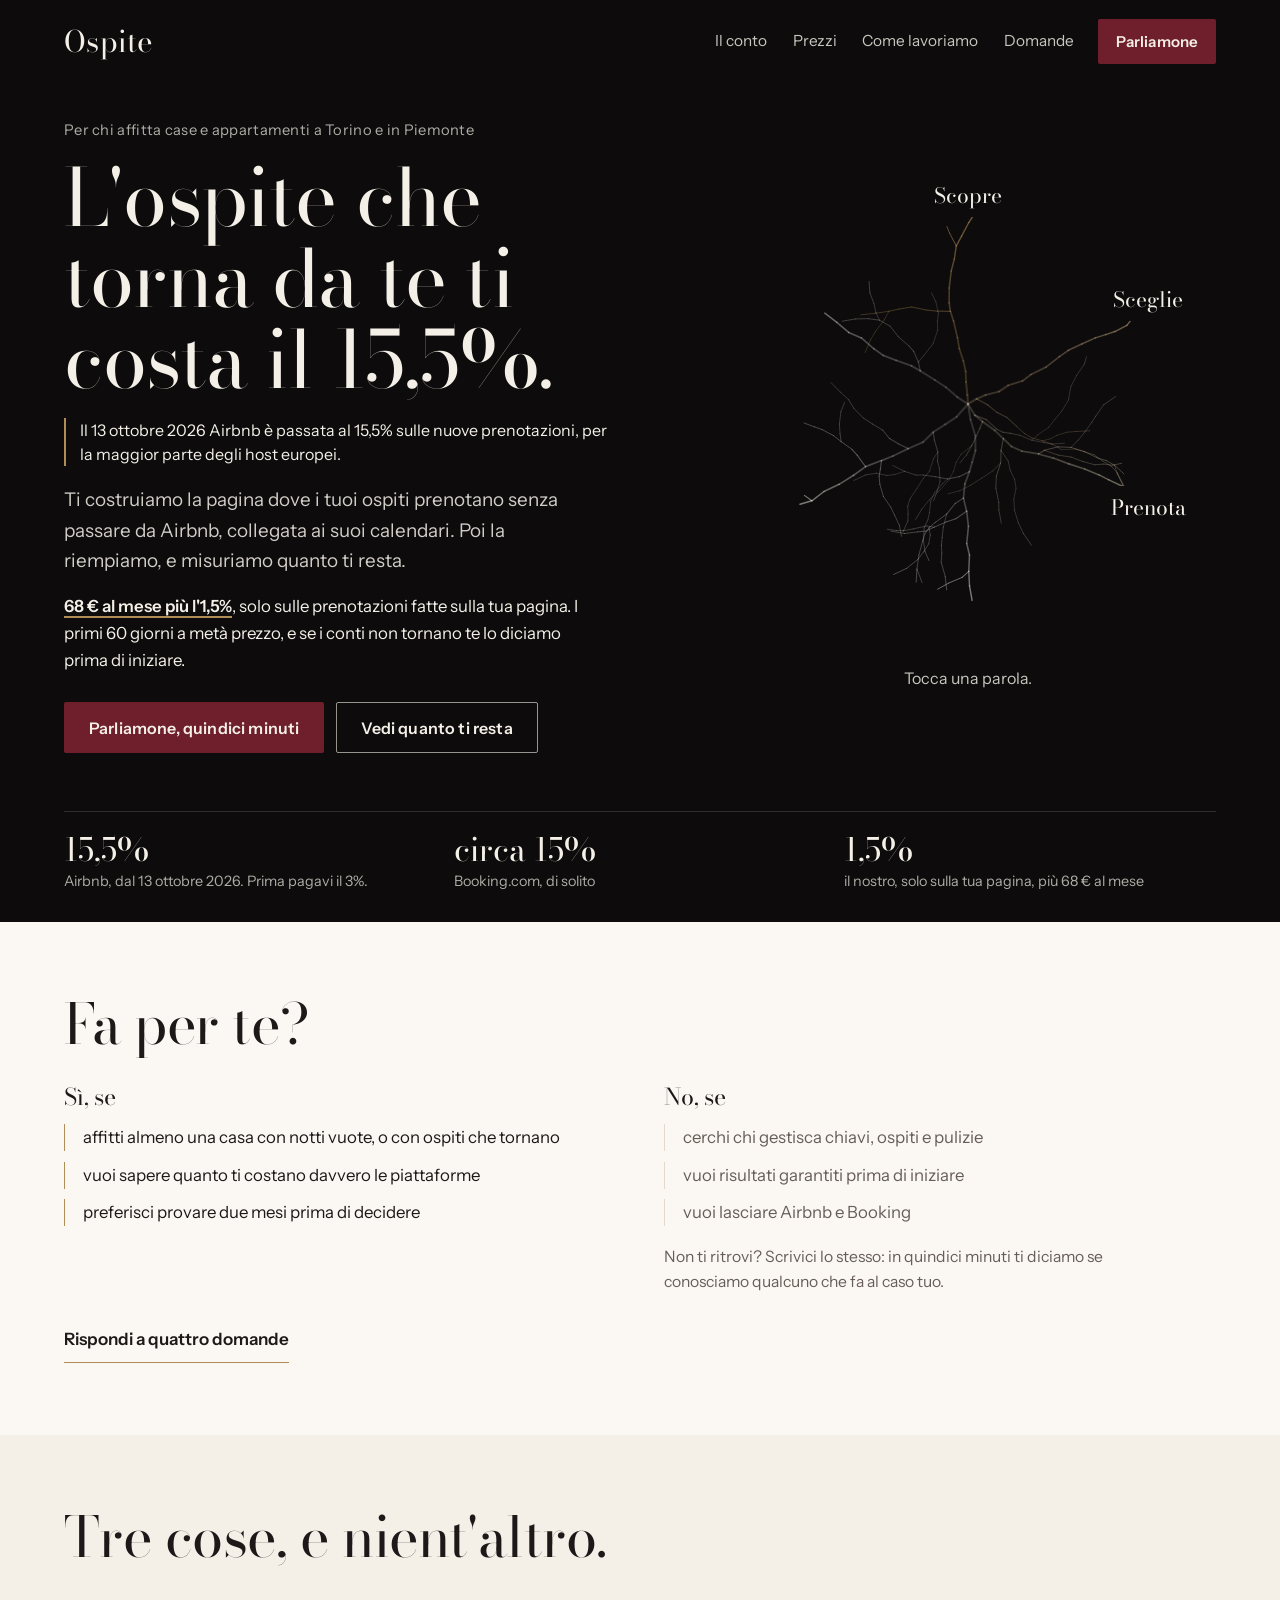
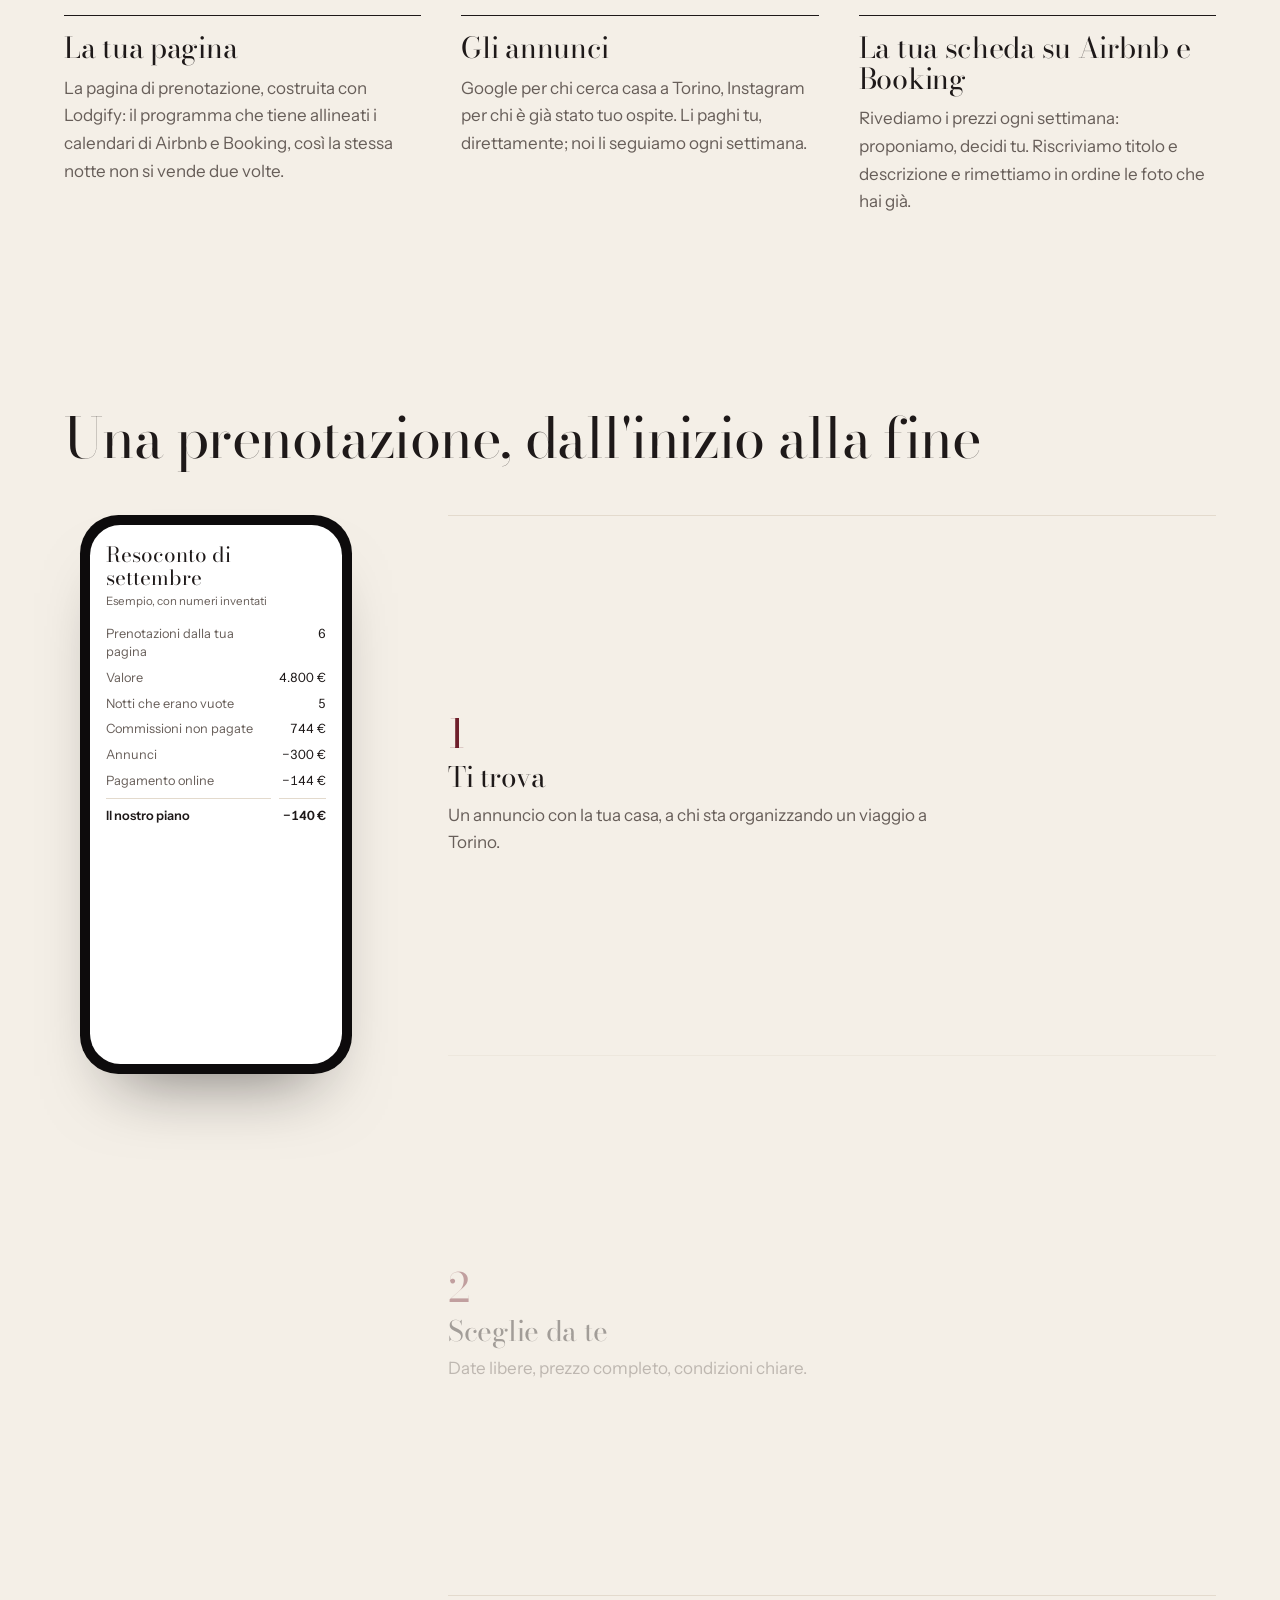
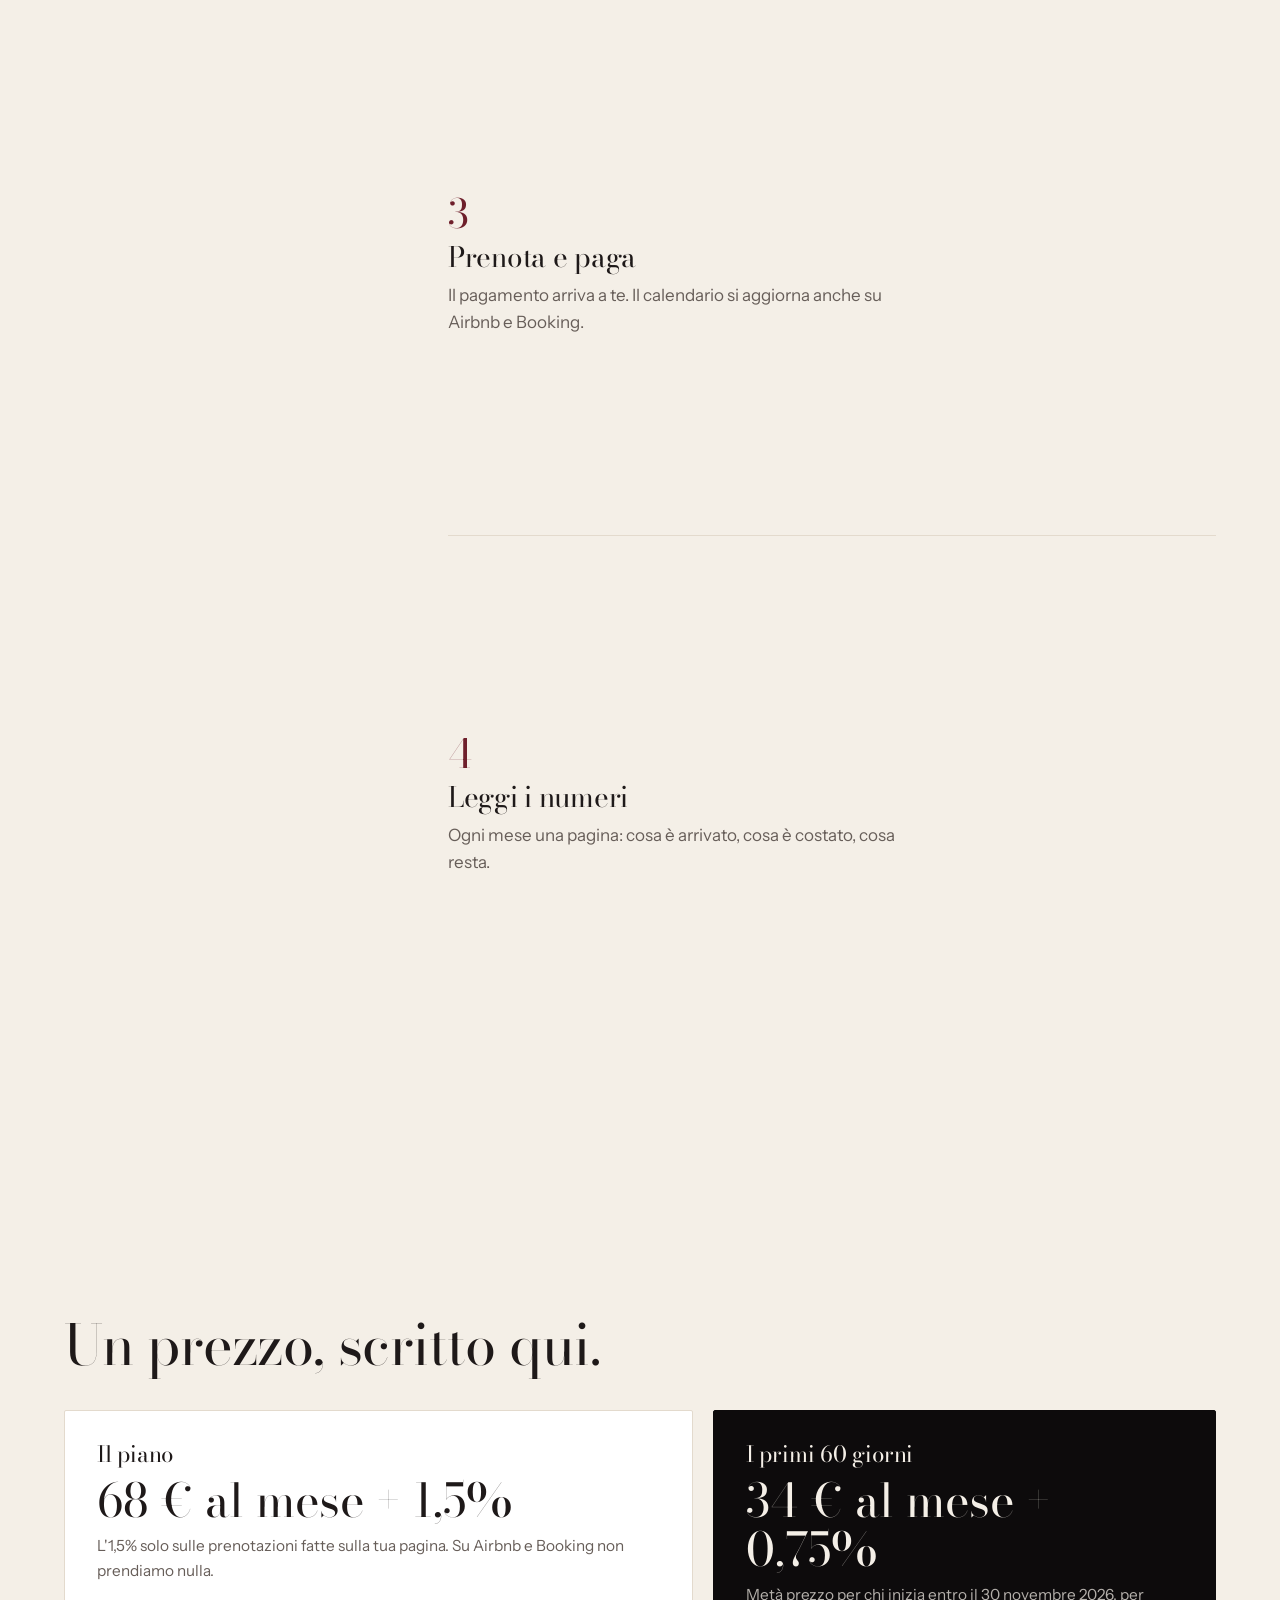
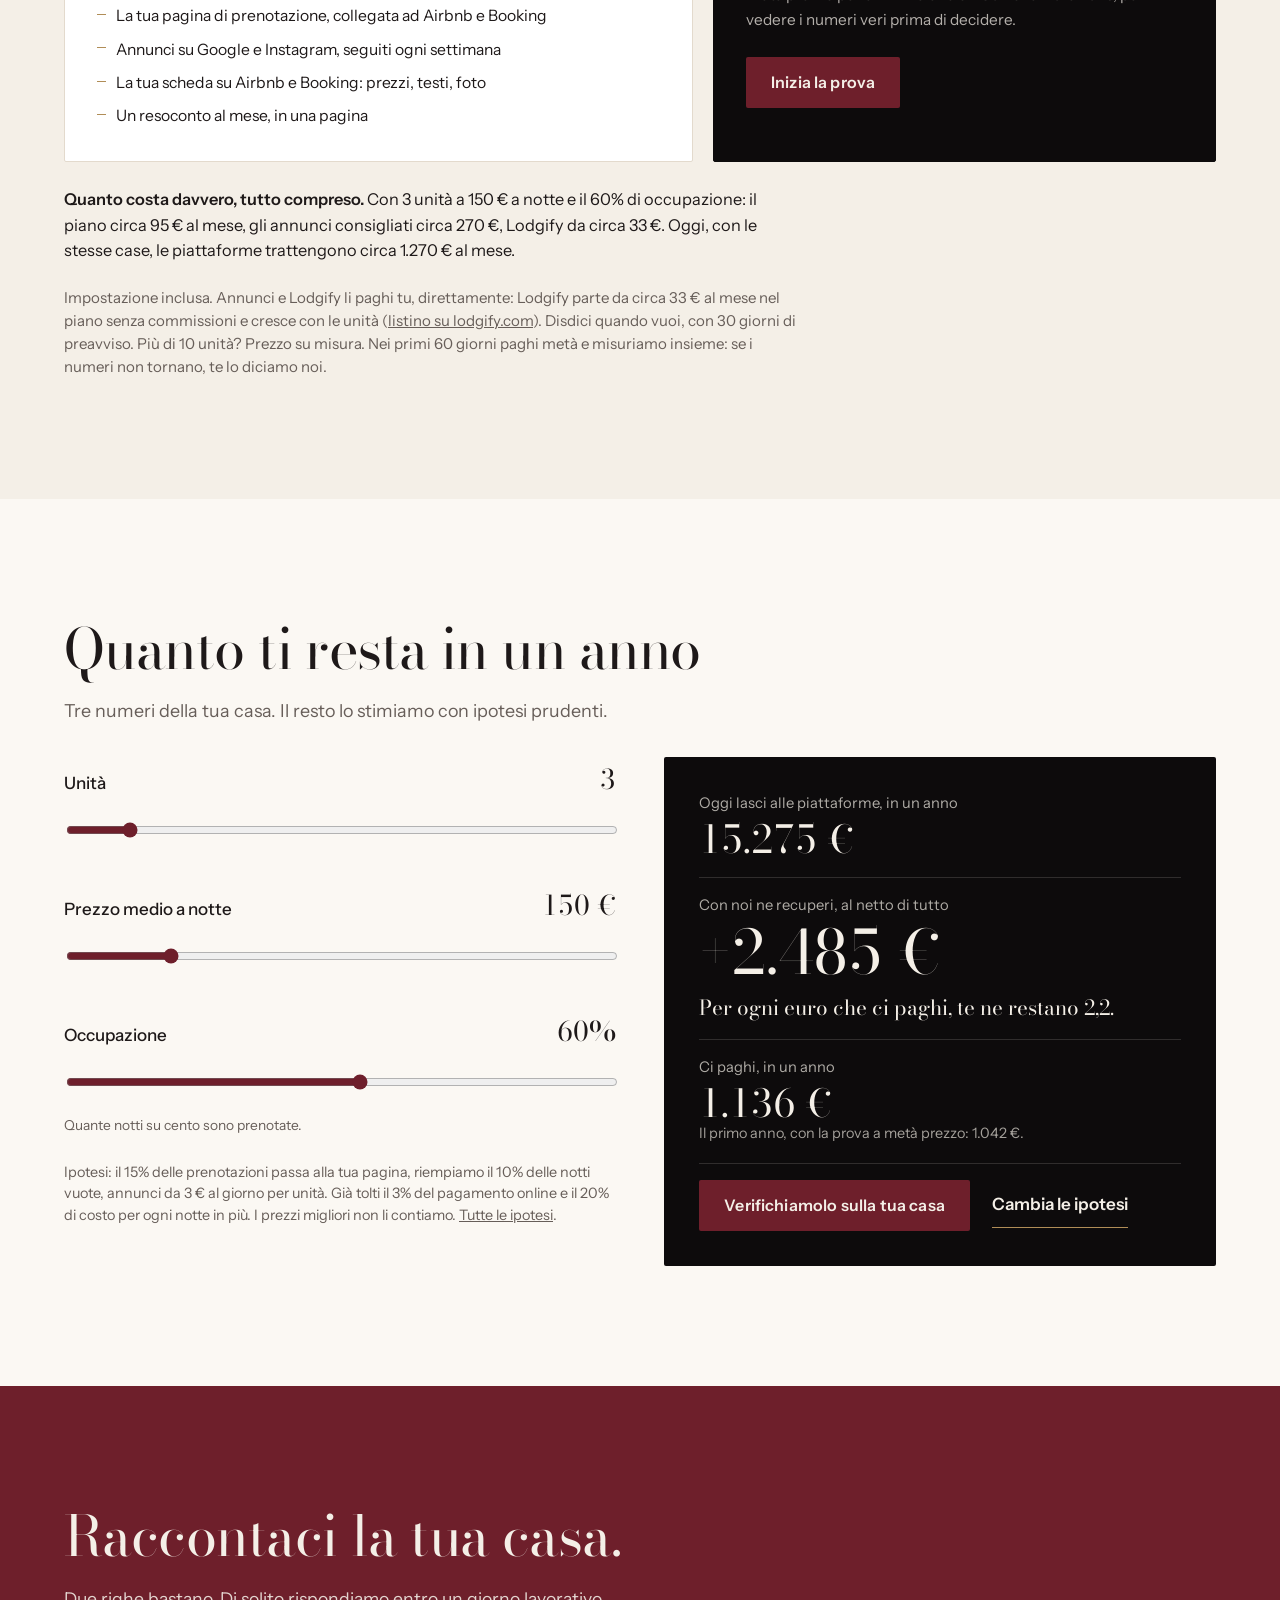
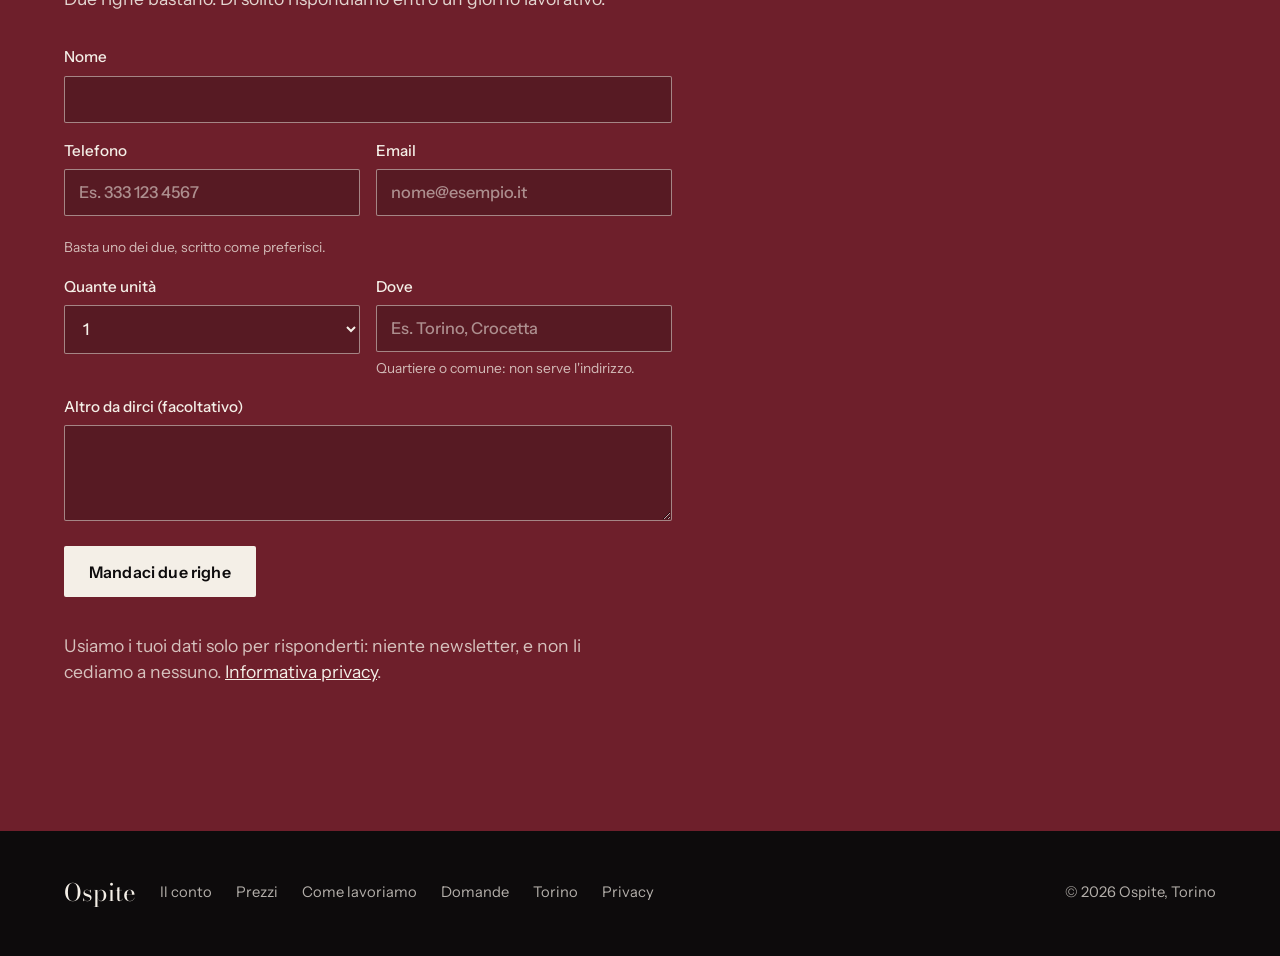
==== commit a3ad216e: "Move launch reminders out of the page source into the README - Remove the '<!-- AL LANCIO: togli que" ====
--- a/prova sito Ospite 3/sito/index.html
+++ b/prova sito Ospite 3/sito/index.html
@@ -5,7 +5,7 @@
 <meta name="viewport" content="width=device-width, initial-scale=1, viewport-fit=cover">
 <title>Ospite | Prenotazioni dirette e notti piene, a Torino</title>
 <meta name="description" content="Pagina di prenotazione, annunci e prezzi migliori per case e appartamenti a Torino e in Piemonte. 68 € al mese più l'1,5%. Prova a metà prezzo.">
-<meta name="robots" content="noindex"><!-- AL LANCIO: togli questa riga -->
+<meta name="robots" content="noindex">
 <link rel="canonical" href="https://fantastic-bombolone-9636cc.netlify.app/">
 <meta name="theme-color" content="#0D0B0C">
 <meta property="og:type" content="website">
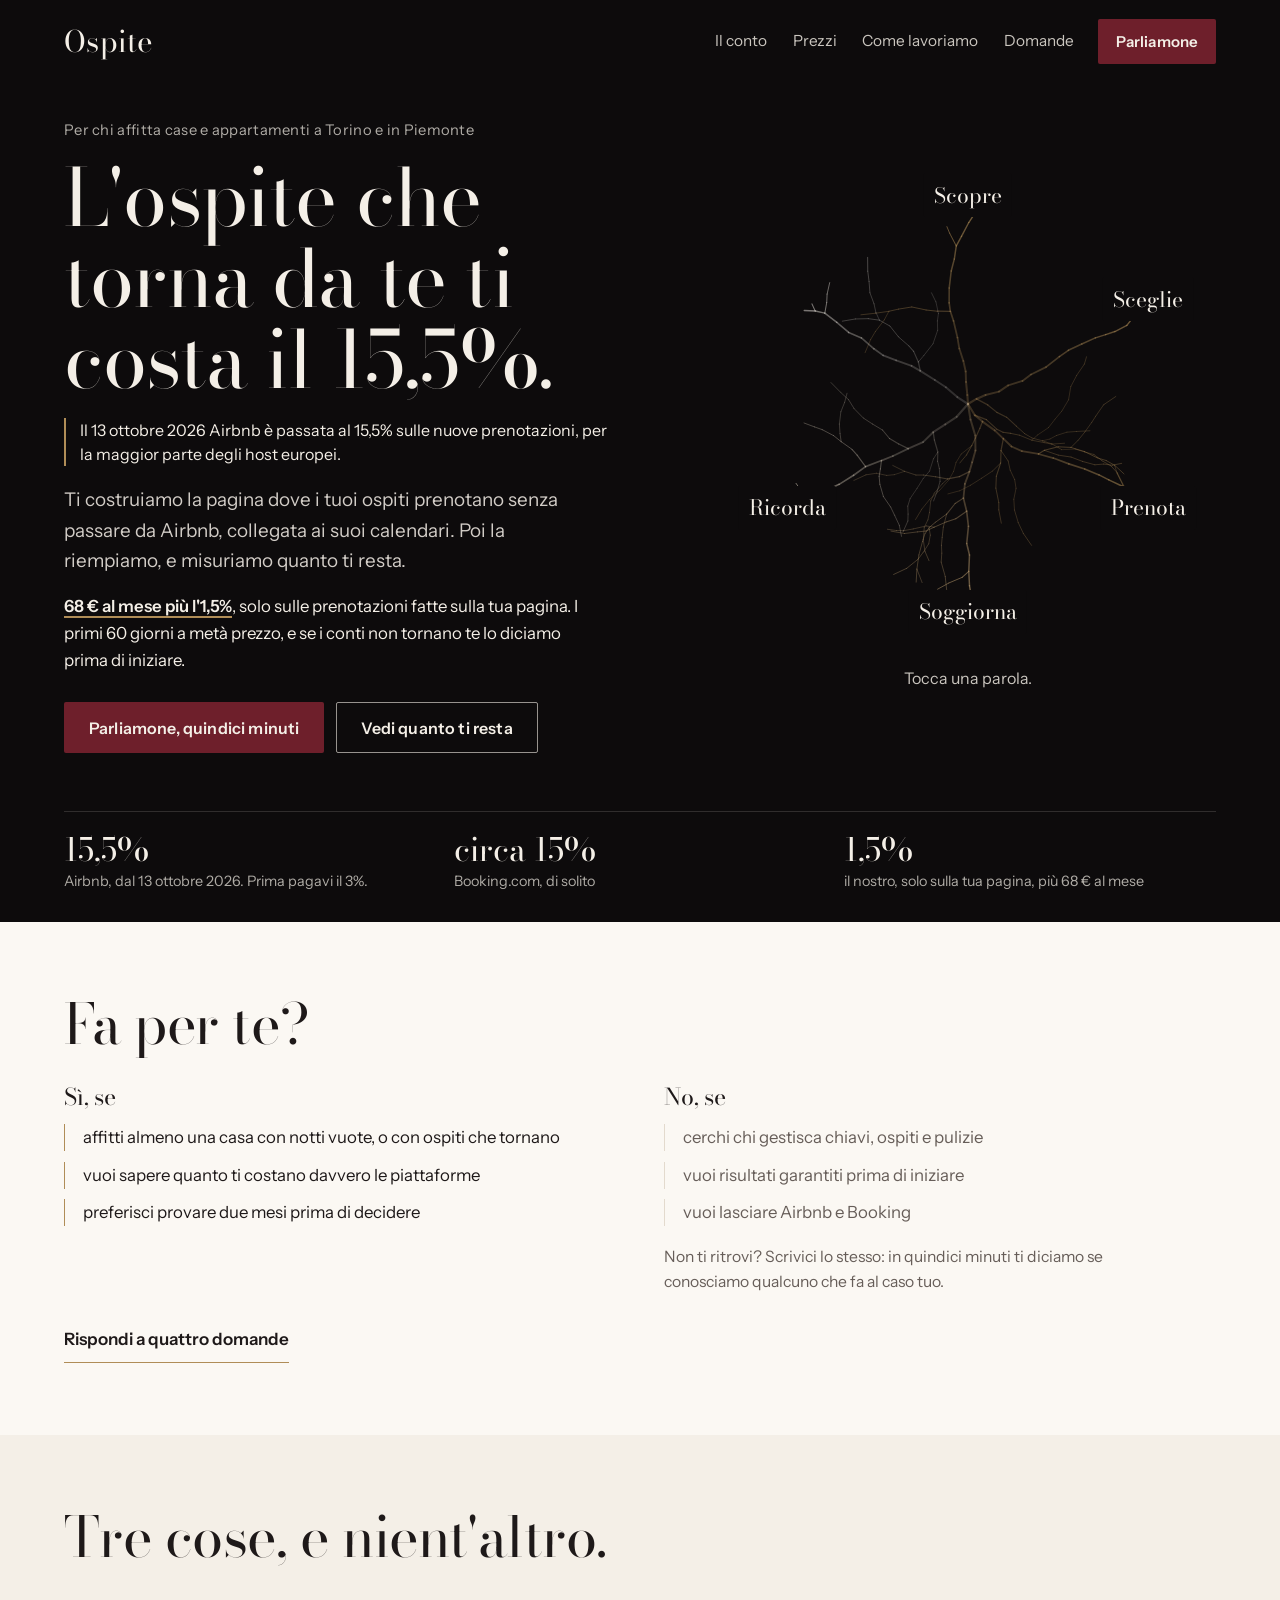
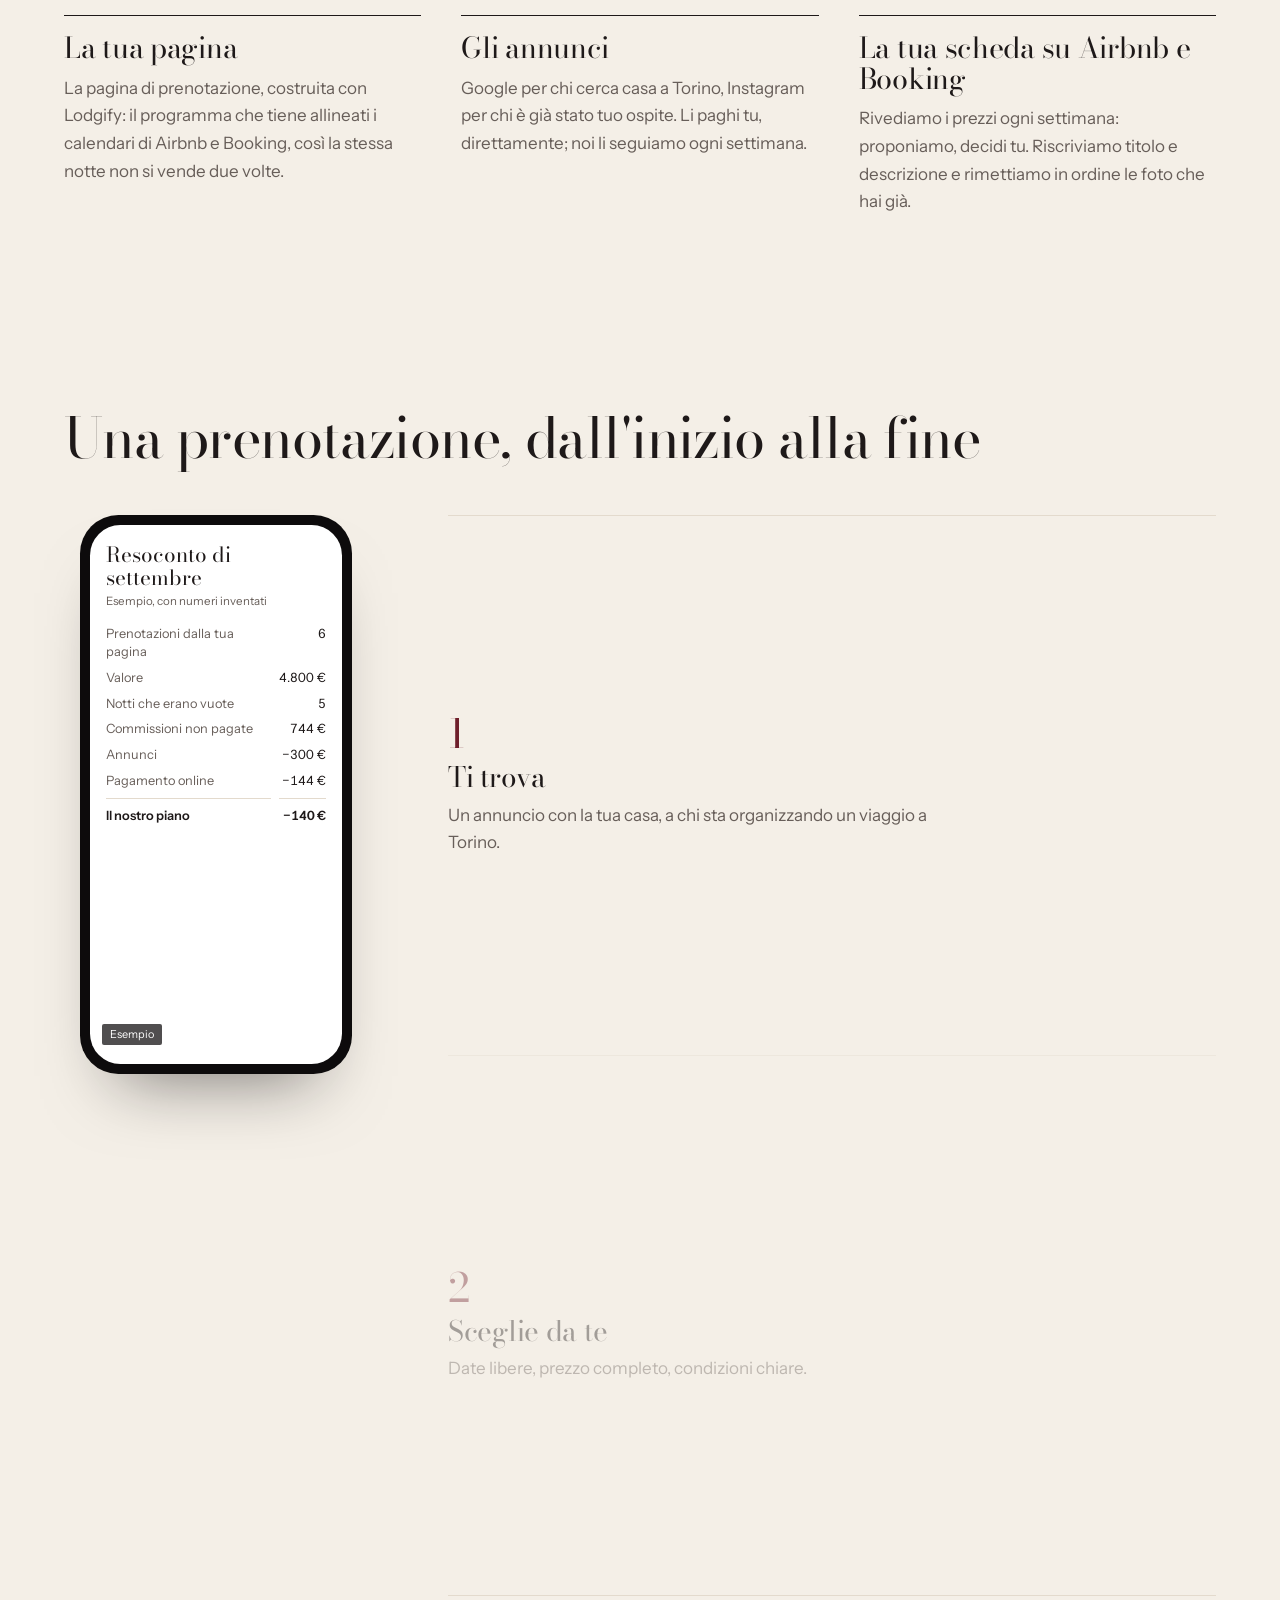
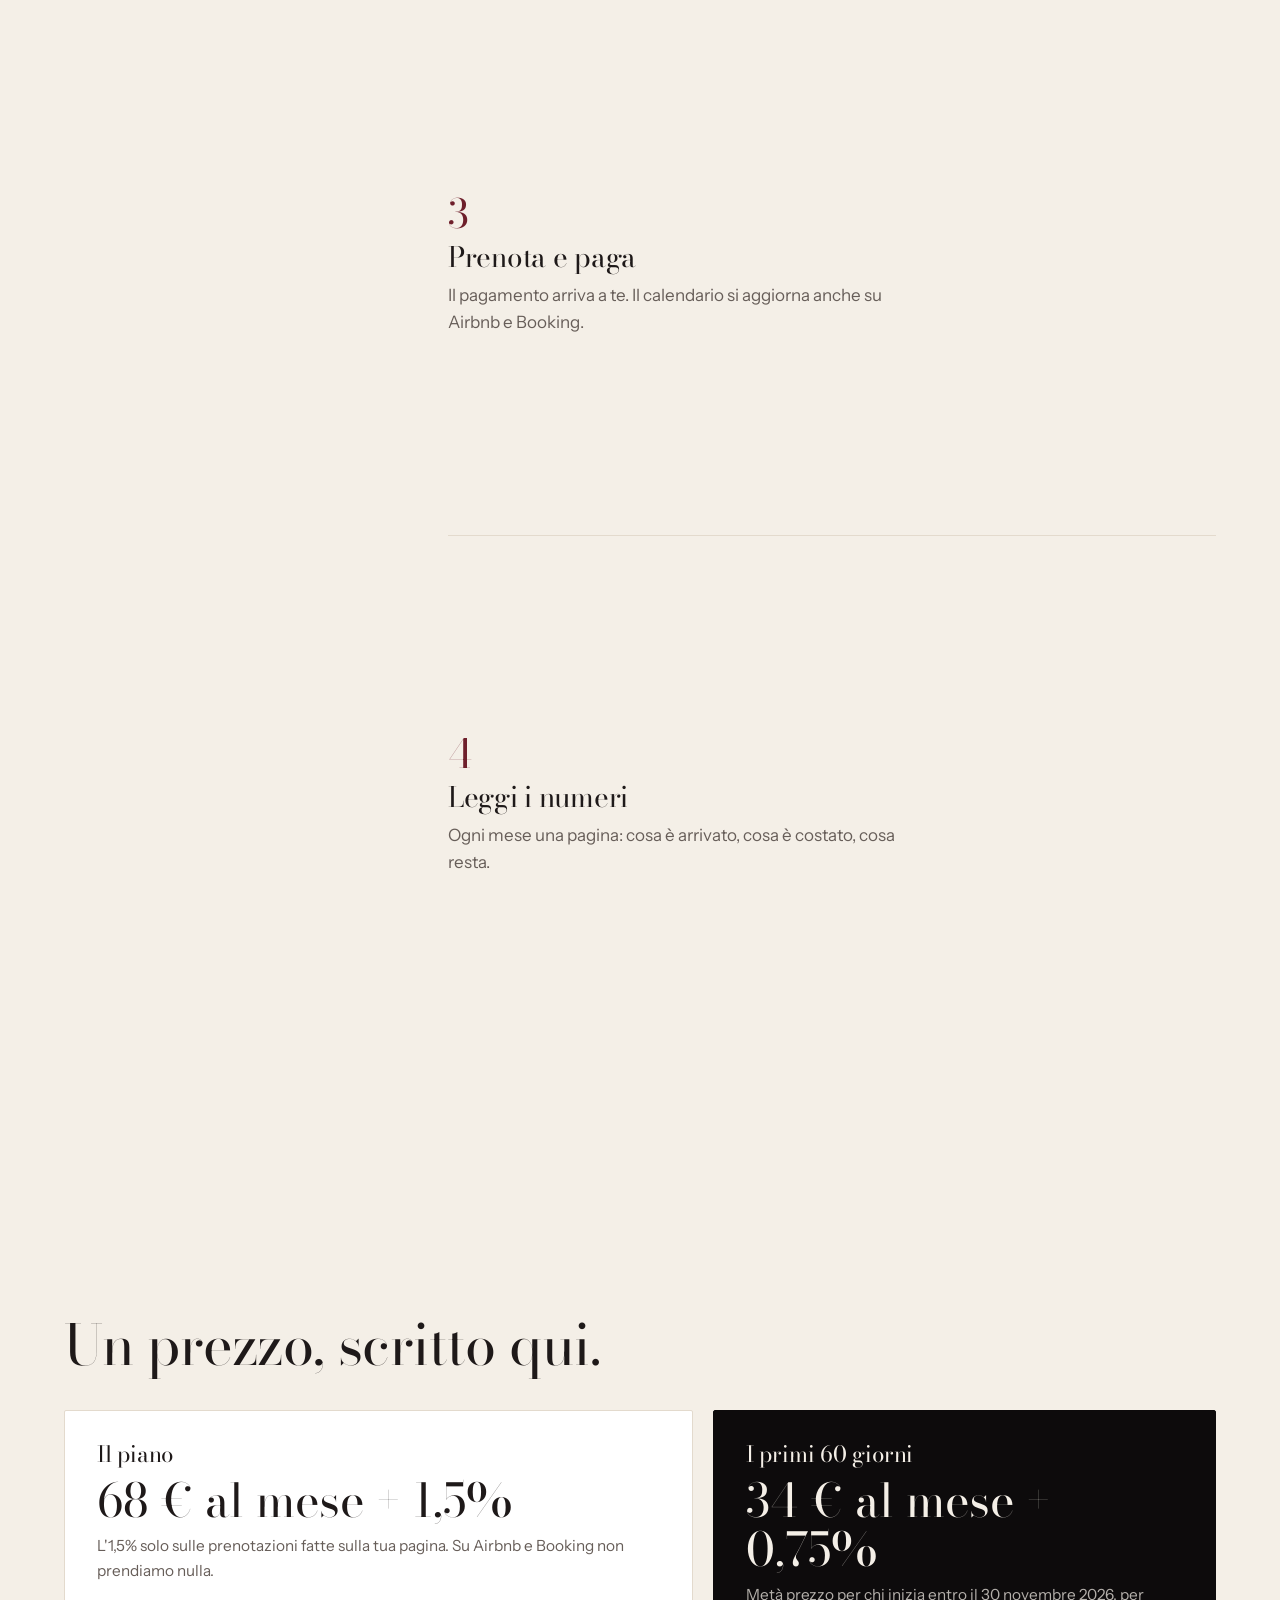
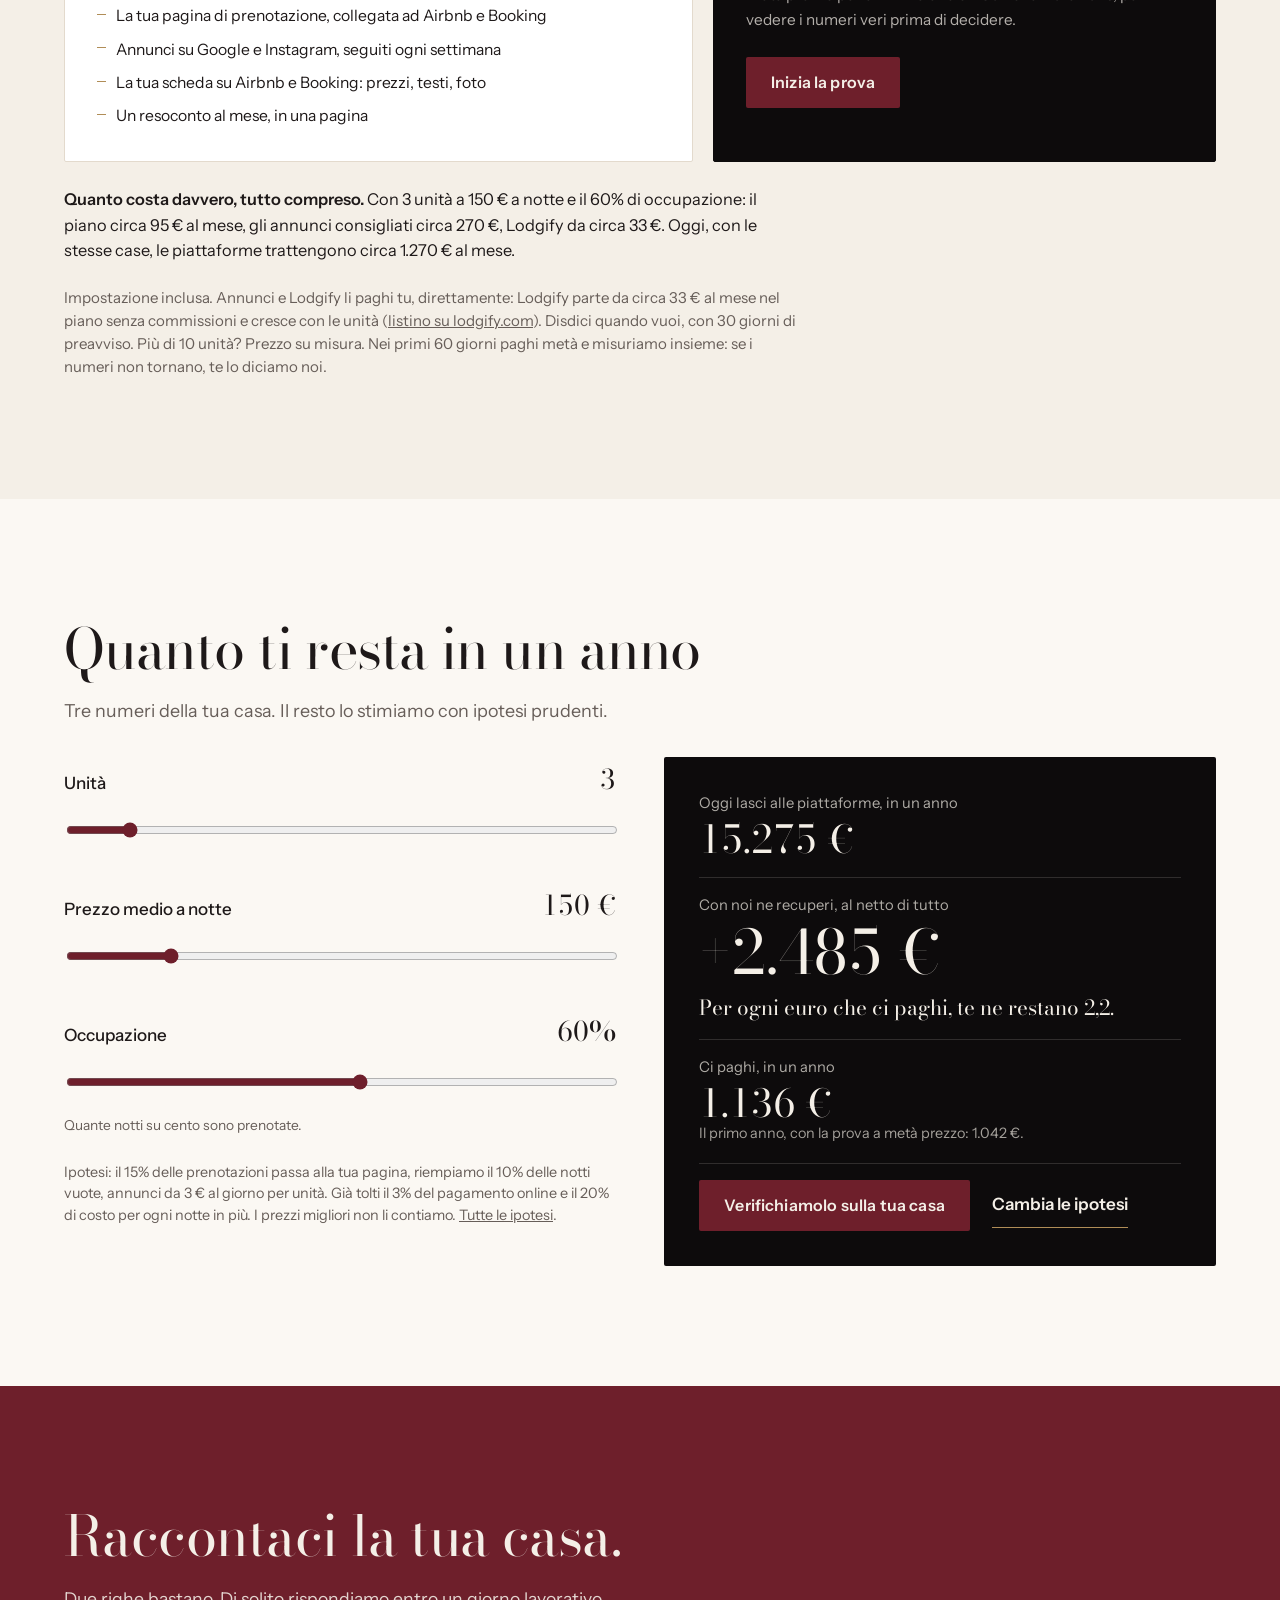
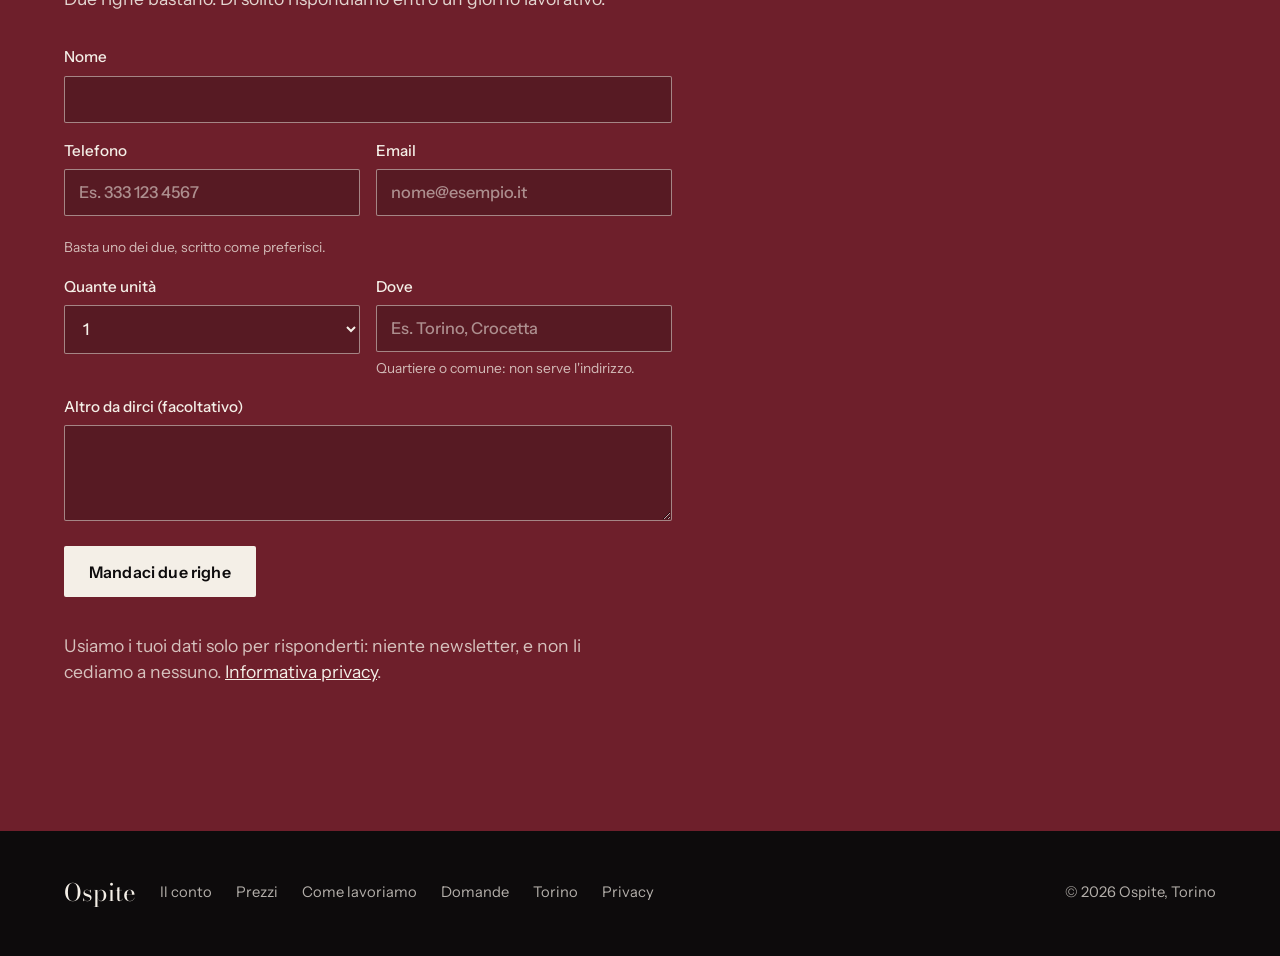
==== commit 7c9932ce: "Phone mock-up: 'Esempio' label on all four screens Screens 1 (the ad), 3 (confirmation) and 4 (month" ====
--- a/prova sito Ospite 3/sito/index.html
+++ b/prova sito Ospite 3/sito/index.html
@@ -100,6 +100,7 @@
         <div class="viaggio-visuale" aria-hidden="true">
           <div class="telefono"><div class="schermo">
             <div class="vschermo on">
+              <span class="esempio esempio-sotto">Esempio</span>
               <div class="annuncio" style="background-image:url('images/calice.jpg');background-image:image-set(url('images/calice.webp') type('image/webp'),url('images/calice.jpg') type('image/jpeg'))">
                 <div class="annuncio-top"><span>Casa in collina</span><span>Sponsorizzato</span></div>
                 <div class="annuncio-giu"><p>L'ora del calice, a settembre.</p><span class="annuncio-cta">Prenota direttamente</span></div>
@@ -118,6 +119,7 @@
               </div>
             </div>
             <div class="vschermo">
+              <span class="esempio">Esempio</span>
               <div class="fatto">
                 <svg viewBox="0 0 48 48"><circle cx="24" cy="24" r="22" fill="#6E1F2B"/><path d="M14 25 L21 32 L35 17" fill="none" stroke="#F4EFE7" stroke-width="3.2" stroke-linecap="round" stroke-linejoin="round"/></svg>
                 <div class="t">Prenotazione confermata</div>
@@ -127,6 +129,7 @@
               </div>
             </div>
             <div class="vschermo">
+              <span class="esempio esempio-basso">Esempio</span>
               <div class="resoconto">
                 <div class="t">Resoconto di settembre</div>
                 <div class="s">Esempio, con numeri inventati</div>
--- a/prova sito Ospite 3/sito/assets/style.css
+++ b/prova sito Ospite 3/sito/assets/style.css
@@ -378,3 +378,11 @@
 .fonti-data{margin-top:.8rem}
 .azioni-riga.staccata{margin-top:2rem}
 .blocco-primo{margin-top:2.5rem}
+
+/* grafico senza JavaScript: niente riquadri vuoti, al loro posto l'esempio in numeri */
+html:not(.js) .grafico,html:not(.js) .ricevuta{display:none}
+.senza-js{background:#fff;border:1px solid var(--linea);border-radius:2px;padding:1rem 1.1rem;max-width:40rem}
+
+/* etichetta "Esempio" su tutti gli schermi del telefono, dove non copre il testo */
+.esempio-sotto{top:2.7rem}
+.esempio-basso{top:auto;bottom:1.2rem}
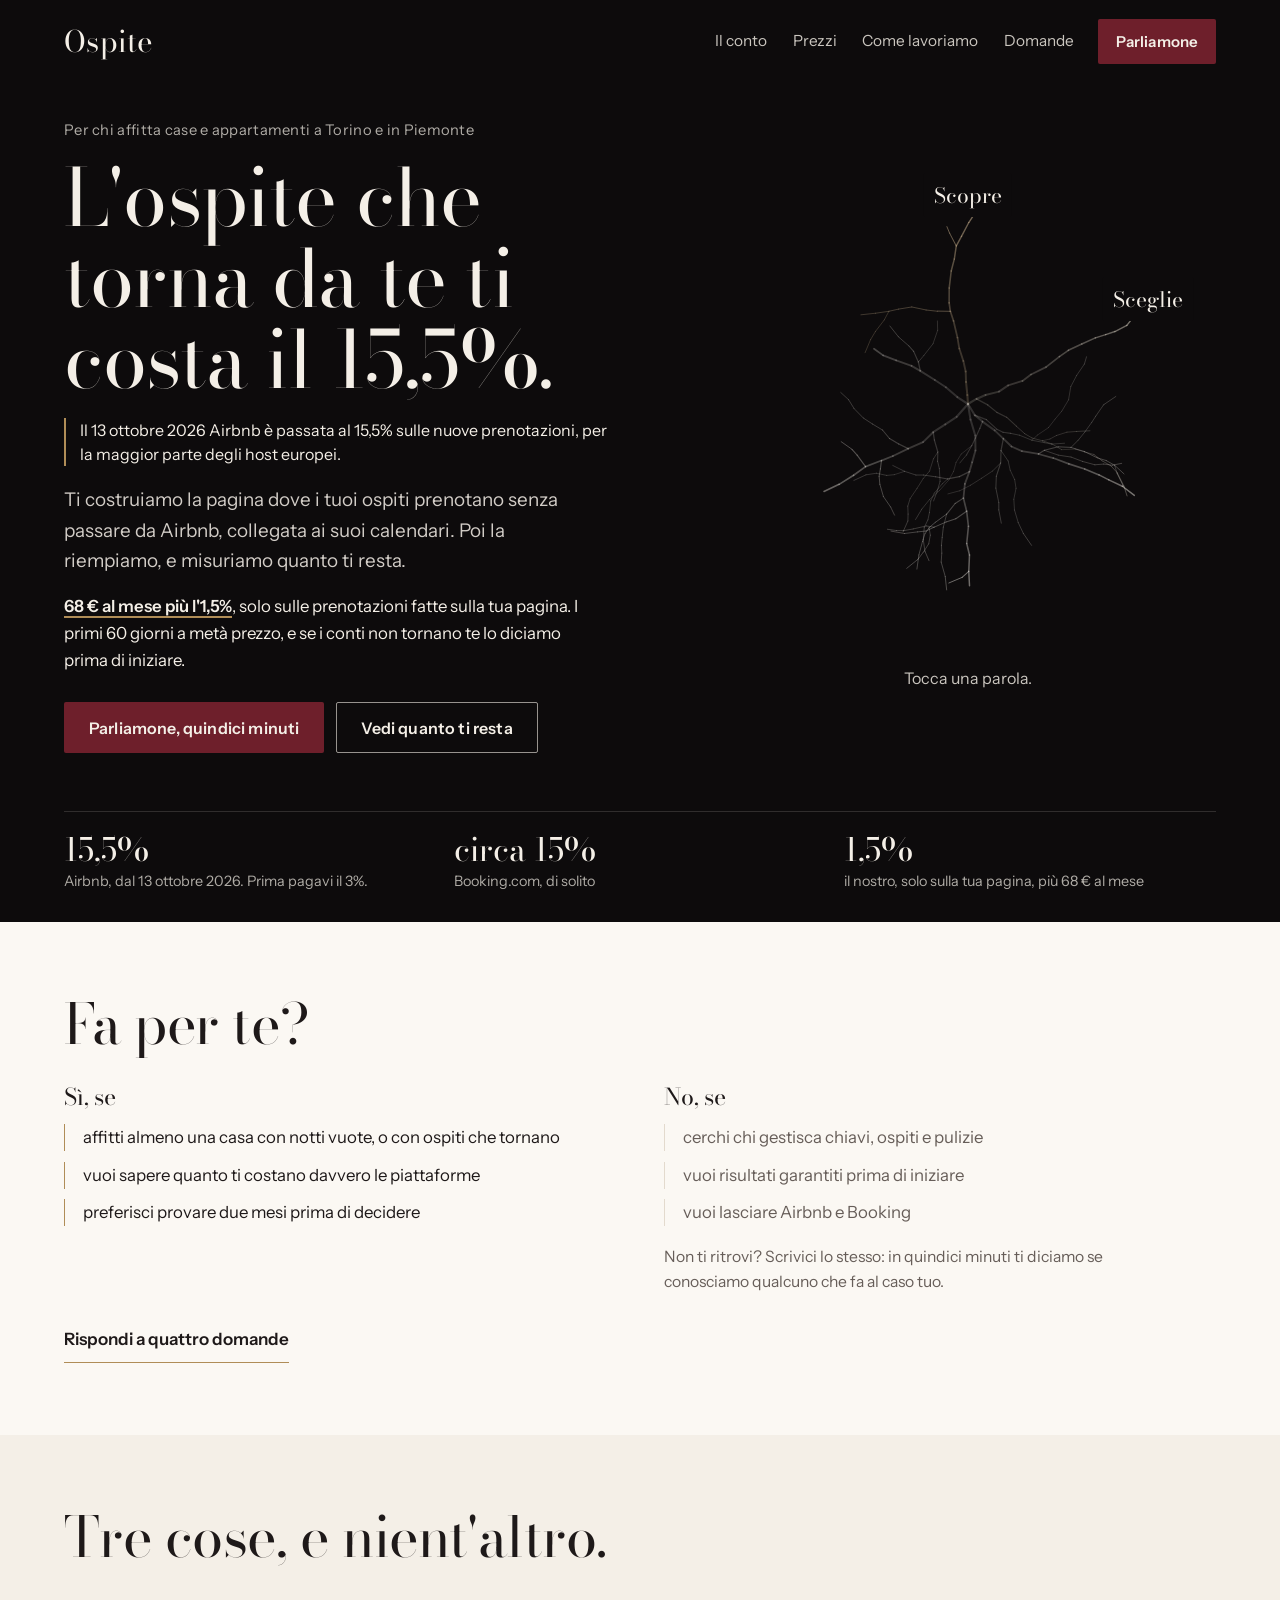
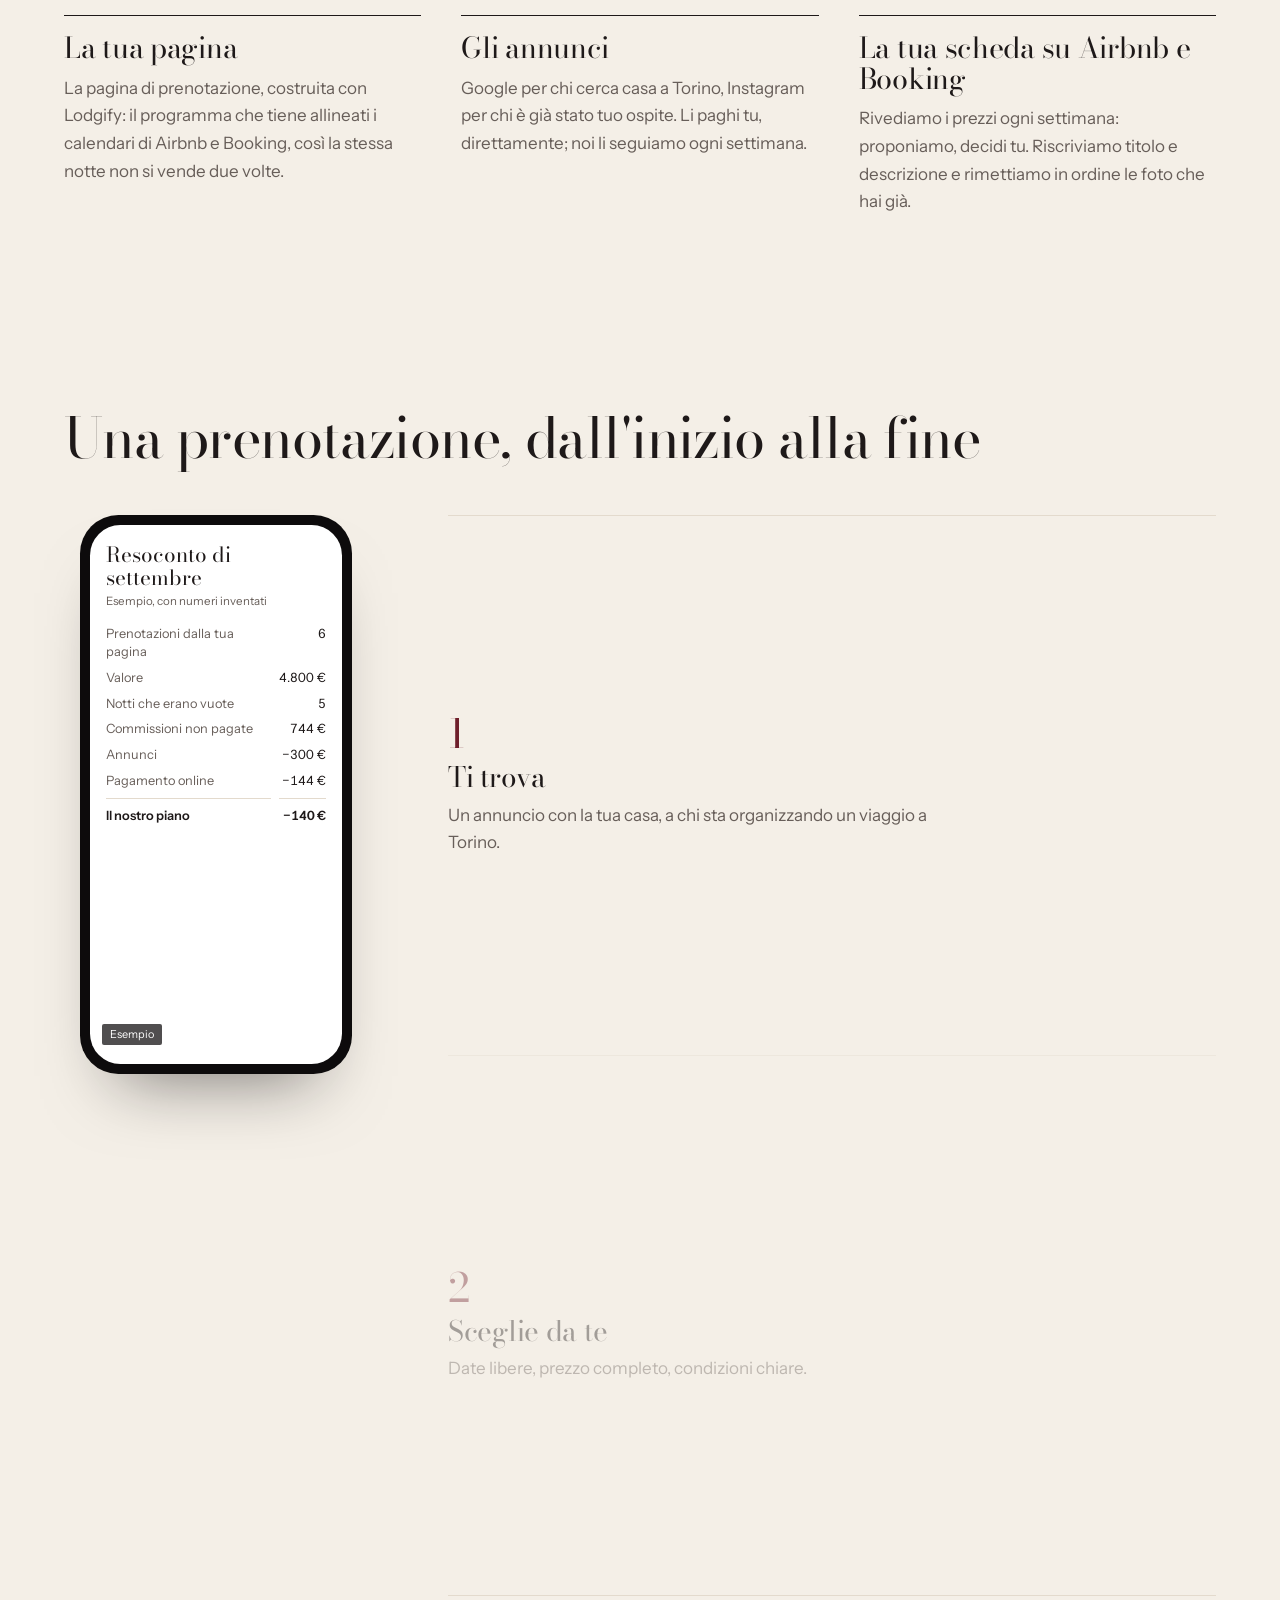
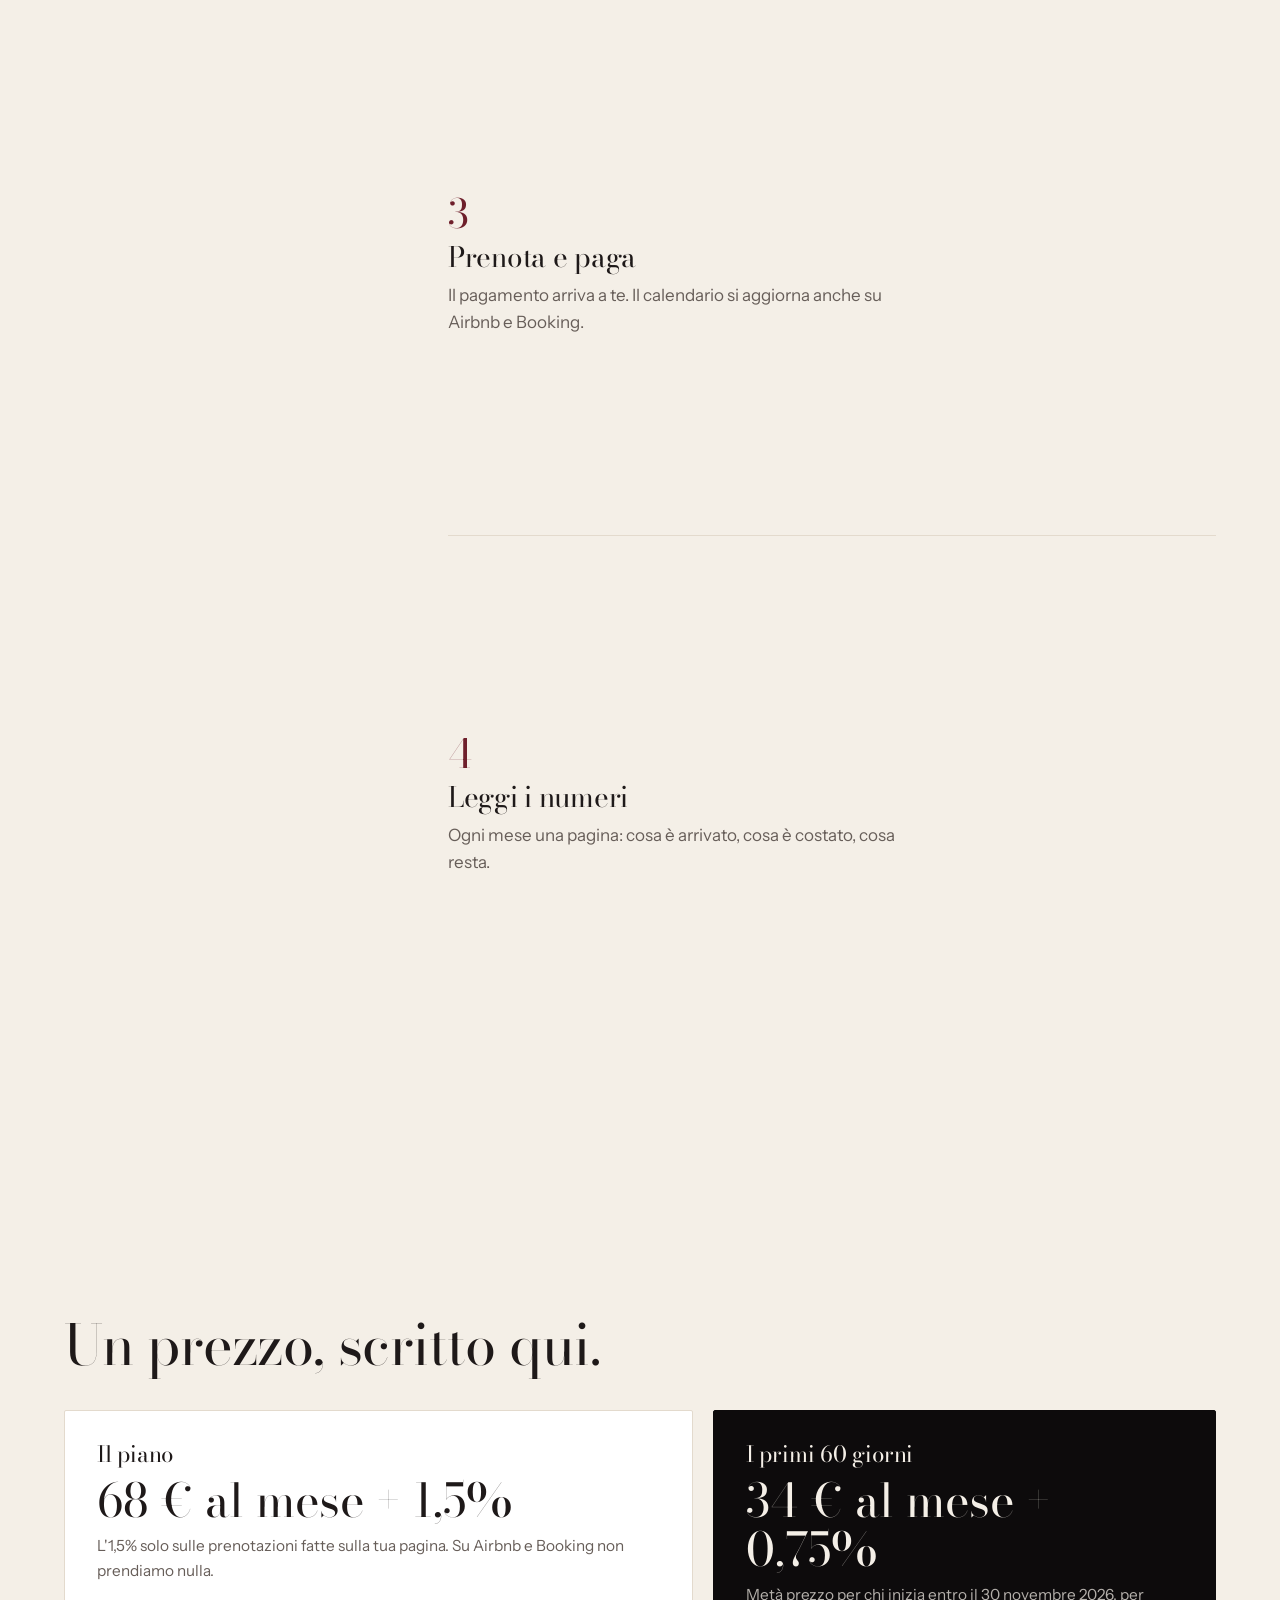
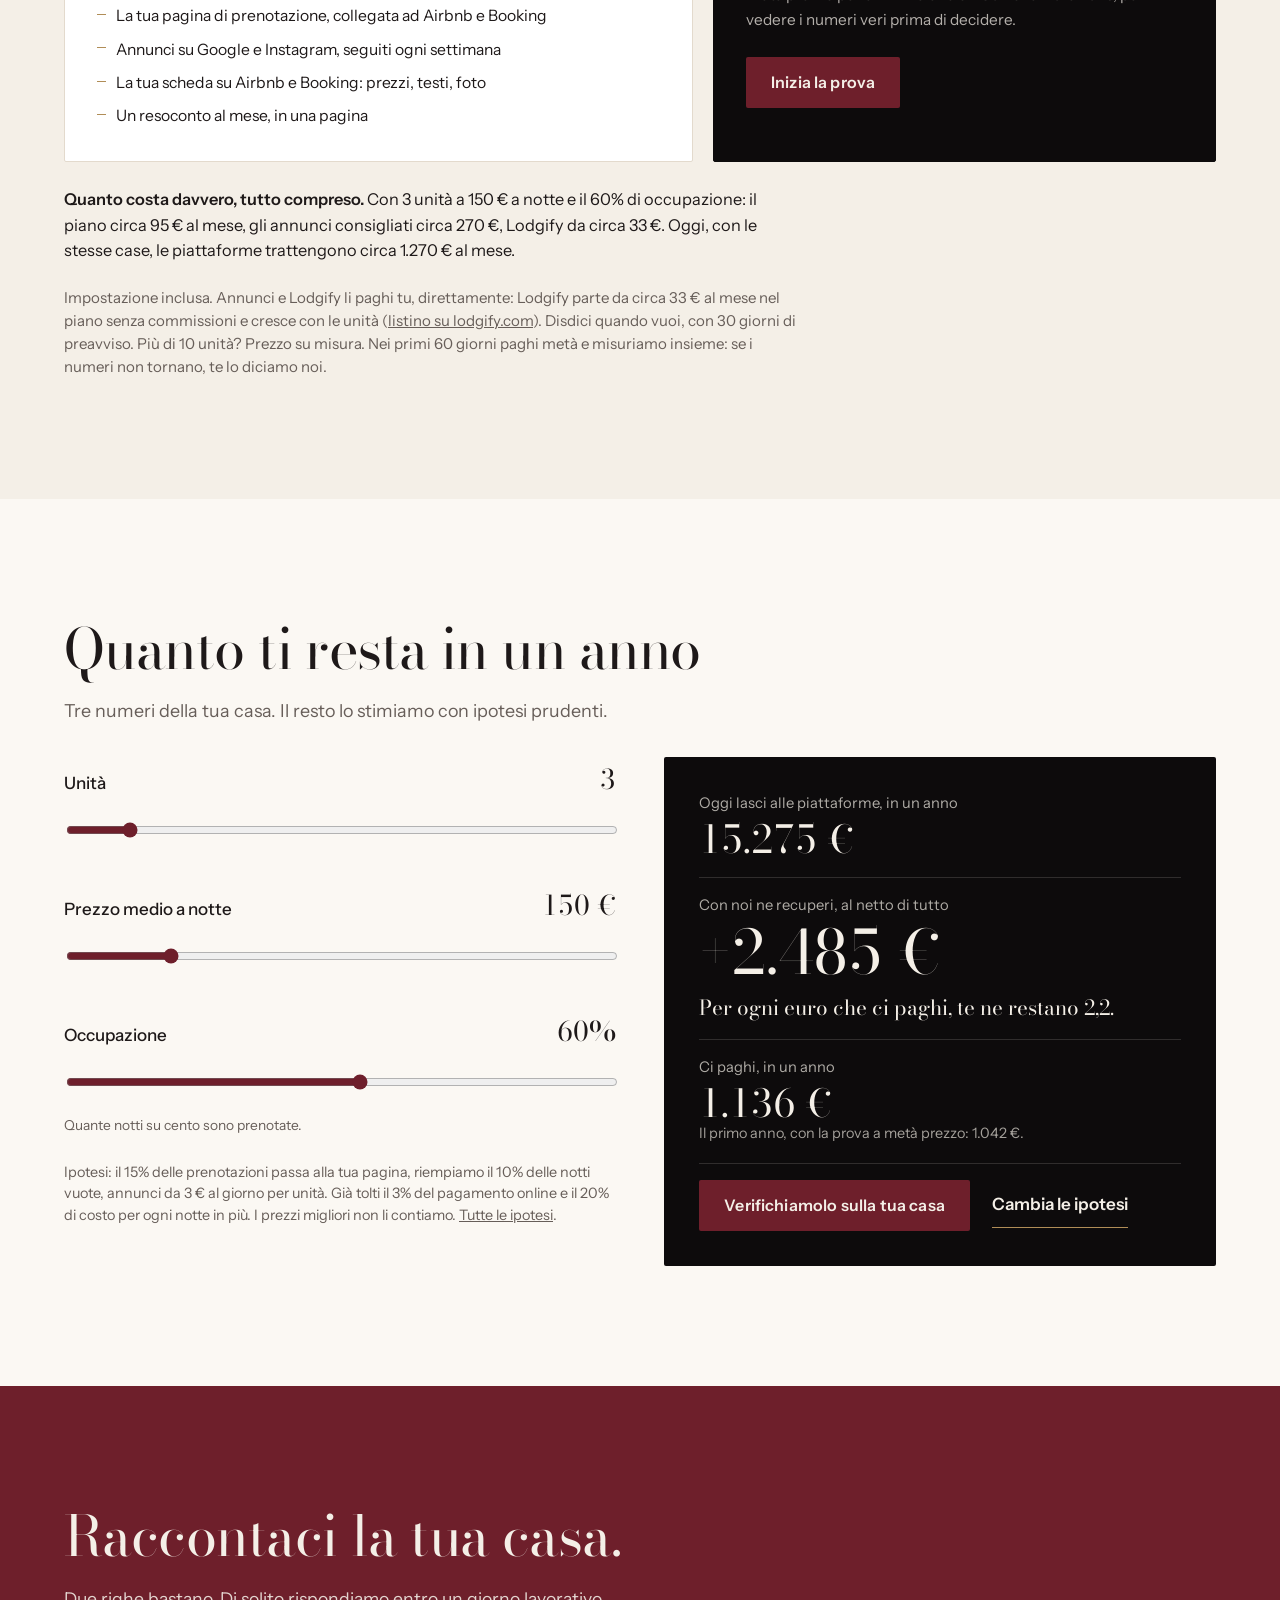
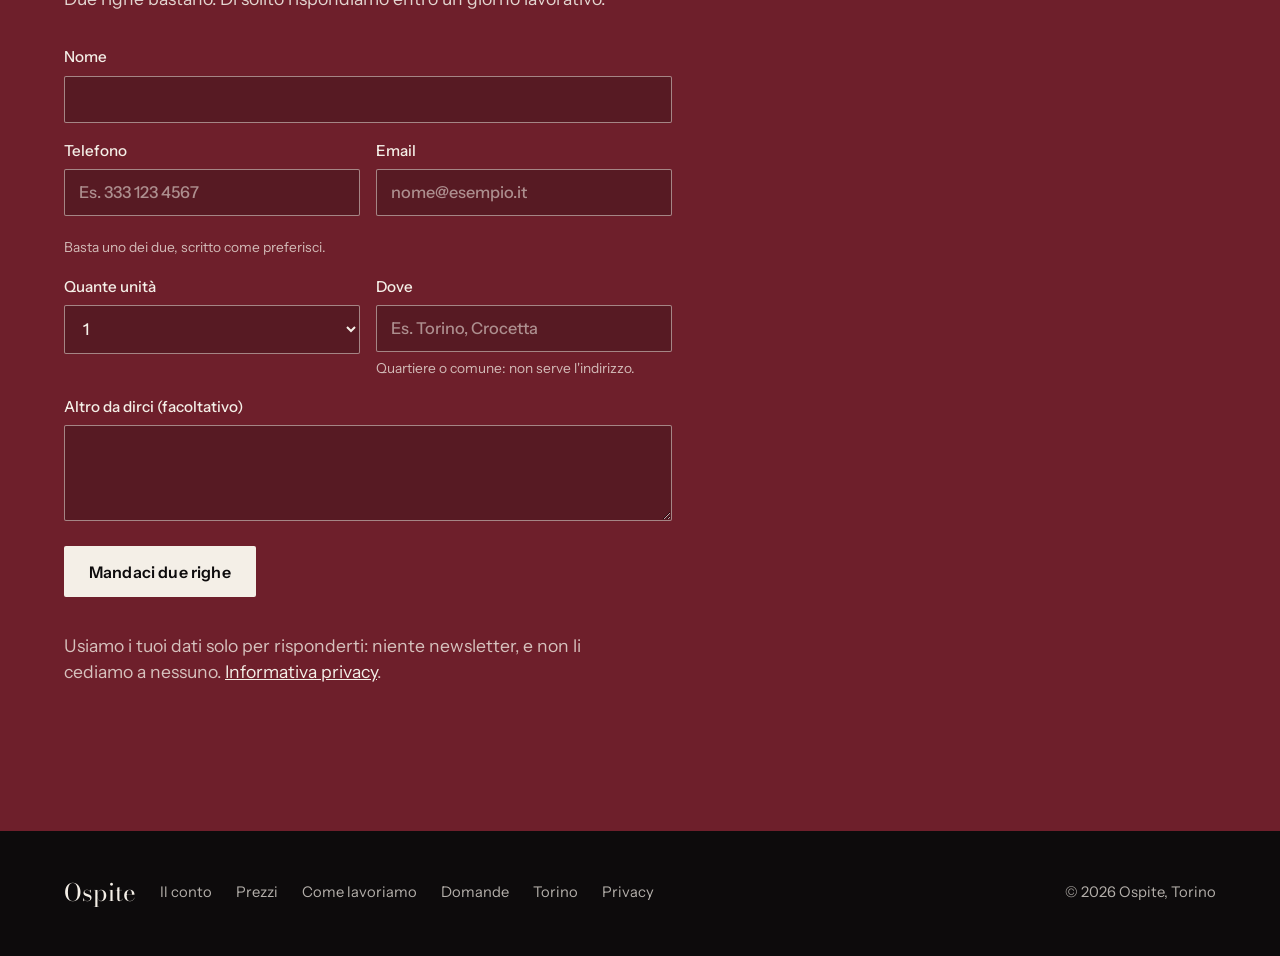
==== commit 96df346a: "Phones: a button always in sight, smaller wheel, one phone in 'Il viaggio' (C3) - Sticky 'Parliamone" ====
--- a/prova sito Ospite 3/sito/index.html
+++ b/prova sito Ospite 3/sito/index.html
@@ -147,10 +147,10 @@
           </div></div>
         </div>
         <ol class="viaggio-passi">
-          <li class="passo on" data-passo="0"><h3>Ti trova</h3><p>Un annuncio con la tua casa, a chi sta organizzando un viaggio a Torino.</p><div class="passo-media"></div></li>
-          <li class="passo" data-passo="1"><h3>Sceglie da te</h3><p>Date libere, prezzo completo, condizioni chiare.</p><div class="passo-media"></div></li>
-          <li class="passo" data-passo="2"><h3>Prenota e paga</h3><p>Il pagamento arriva a te. Il calendario si aggiorna anche su Airbnb e Booking.</p><div class="passo-media"></div></li>
-          <li class="passo" data-passo="3"><h3>Leggi i numeri</h3><p>Ogni mese una pagina: cosa è arrivato, cosa è costato, cosa resta.</p><div class="passo-media"></div></li>
+          <li class="passo on" data-passo="0"><h3>Ti trova</h3><p>Un annuncio con la tua casa, a chi sta organizzando un viaggio a Torino.</p></li>
+          <li class="passo" data-passo="1"><h3>Sceglie da te</h3><p>Date libere, prezzo completo, condizioni chiare.</p></li>
+          <li class="passo" data-passo="2"><h3>Prenota e paga</h3><p>Il pagamento arriva a te. Il calendario si aggiorna anche su Airbnb e Booking.</p></li>
+          <li class="passo" data-passo="3"><h3>Leggi i numeri</h3><p>Ogni mese una pagina: cosa è arrivato, cosa è costato, cosa resta.</p></li>
         </ol>
       </div>
     </div>
--- a/prova sito Ospite 3/sito/assets/style.css
+++ b/prova sito Ospite 3/sito/assets/style.css
@@ -67,18 +67,15 @@
 /* ---------- viaggio (telefono) ---------- */
 .viaggio{background:var(--avorio)}
 .viaggio-griglia{margin-top:3rem;display:grid;gap:2rem}
-.viaggio-visuale{display:none}
 .viaggio-passi{list-style:none;margin:0;padding:0;counter-reset:passo}
 .passo{counter-increment:passo;padding-block:1.75rem;border-top:1px solid var(--linea)}
 .passo::before{content:counter(passo);display:block;font-family:var(--display);font-size:2.5rem;line-height:1;color:var(--bordeaux);margin-bottom:.5rem}
 .passo h3{font-size:1.75rem}
 .passo>p{margin-top:.6rem;color:var(--testo2);max-width:30rem}
-.passo-media{margin-top:1.5rem}
 .telefono{width:17rem;max-width:100%;aspect-ratio:9/18.5;border-radius:2.4rem;background:var(--nero);padding:.6rem;box-shadow:0 40px 70px -38px rgba(13,11,12,.55);margin-inline:auto;position:relative}
-.passo-media .telefono{width:15rem}
 .schermo{position:relative;height:100%;border-radius:1.9rem;overflow:hidden;background:#fff;color:var(--testo);font-size:.85rem;line-height:1.4}
 .vschermo{position:absolute;inset:0;opacity:0;transition:opacity .45s ease}
-.vschermo.on,.passo-media .vschermo{opacity:1}
+.vschermo.on{opacity:1}
 .annuncio{height:100%;background-size:cover;background-position:center;color:#fff;display:flex;flex-direction:column;justify-content:space-between;position:relative}
 .annuncio::before{content:"";position:absolute;inset:0;background:linear-gradient(180deg,rgba(13,11,12,.5) 0%,rgba(13,11,12,0) 26%,rgba(13,11,12,0) 50%,rgba(13,11,12,.85) 100%)}
 .annuncio>*{position:relative}
@@ -177,7 +174,7 @@
 .colonna dt{color:var(--testo2)}
 .colonna dd{margin:0;text-align:right;padding-left:.75rem}
 .colonna .tot{border-top:1px solid var(--linea);padding-top:.45rem;margin-top:.2rem;font-weight:600;color:var(--testo)}
-.esito{grid-column:1 / -1;font-family:var(--display);font-size:clamp(1.4rem, 2.8vw, 1.9rem);line-height:1.25;padding-left:1.1rem;border-left:3px solid #2457E6}
+.esito{grid-column:1 / -1;font-family:var(--display);font-size:clamp(1.4rem, 2.8vw, 1.9rem);line-height:1.25;padding-left:1.1rem;border-left:3px solid var(--bordeaux)}
 .esito.no{border-left-style:dashed;border-left-color:var(--testo2)}
 @media (max-width:30rem){.ricevuta{grid-template-columns:1fr}}
 
@@ -224,7 +221,6 @@
   .viaggio-visuale .telefono{position:sticky;top:12vh}
   .passo{min-height:60vh;display:flex;flex-direction:column;justify-content:center;opacity:.38;transition:opacity .4s ease}
   .passo.on{opacity:1}
-  .passo-media{display:none}
   .tre{grid-template-columns:repeat(3,1fr)}
   .calcolo{grid-template-columns:20rem 1fr;gap:3rem}
   .piede-griglia{grid-template-columns:auto 1fr auto;align-items:center}
@@ -386,3 +382,11 @@
 /* etichetta "Esempio" su tutti gli schermi del telefono, dove non copre il testo */
 .esempio-sotto{top:2.7rem}
 .esempio-basso{top:auto;bottom:1.2rem}
+
+/* =====================================================================
+   Fase 2, parte B: telefono
+   ===================================================================== */
+/* "Il viaggio": un solo telefono sopra i quattro passi (su desktop resta 17rem e fisso accanto) */
+@media (max-width:51.99rem){.viaggio-visuale .telefono{width:15rem}}
+/* la ruota sotto i pulsanti, piu piccola */
+@media (max-width:39.99rem){.ruota{width:min(100%,17.5rem)}}
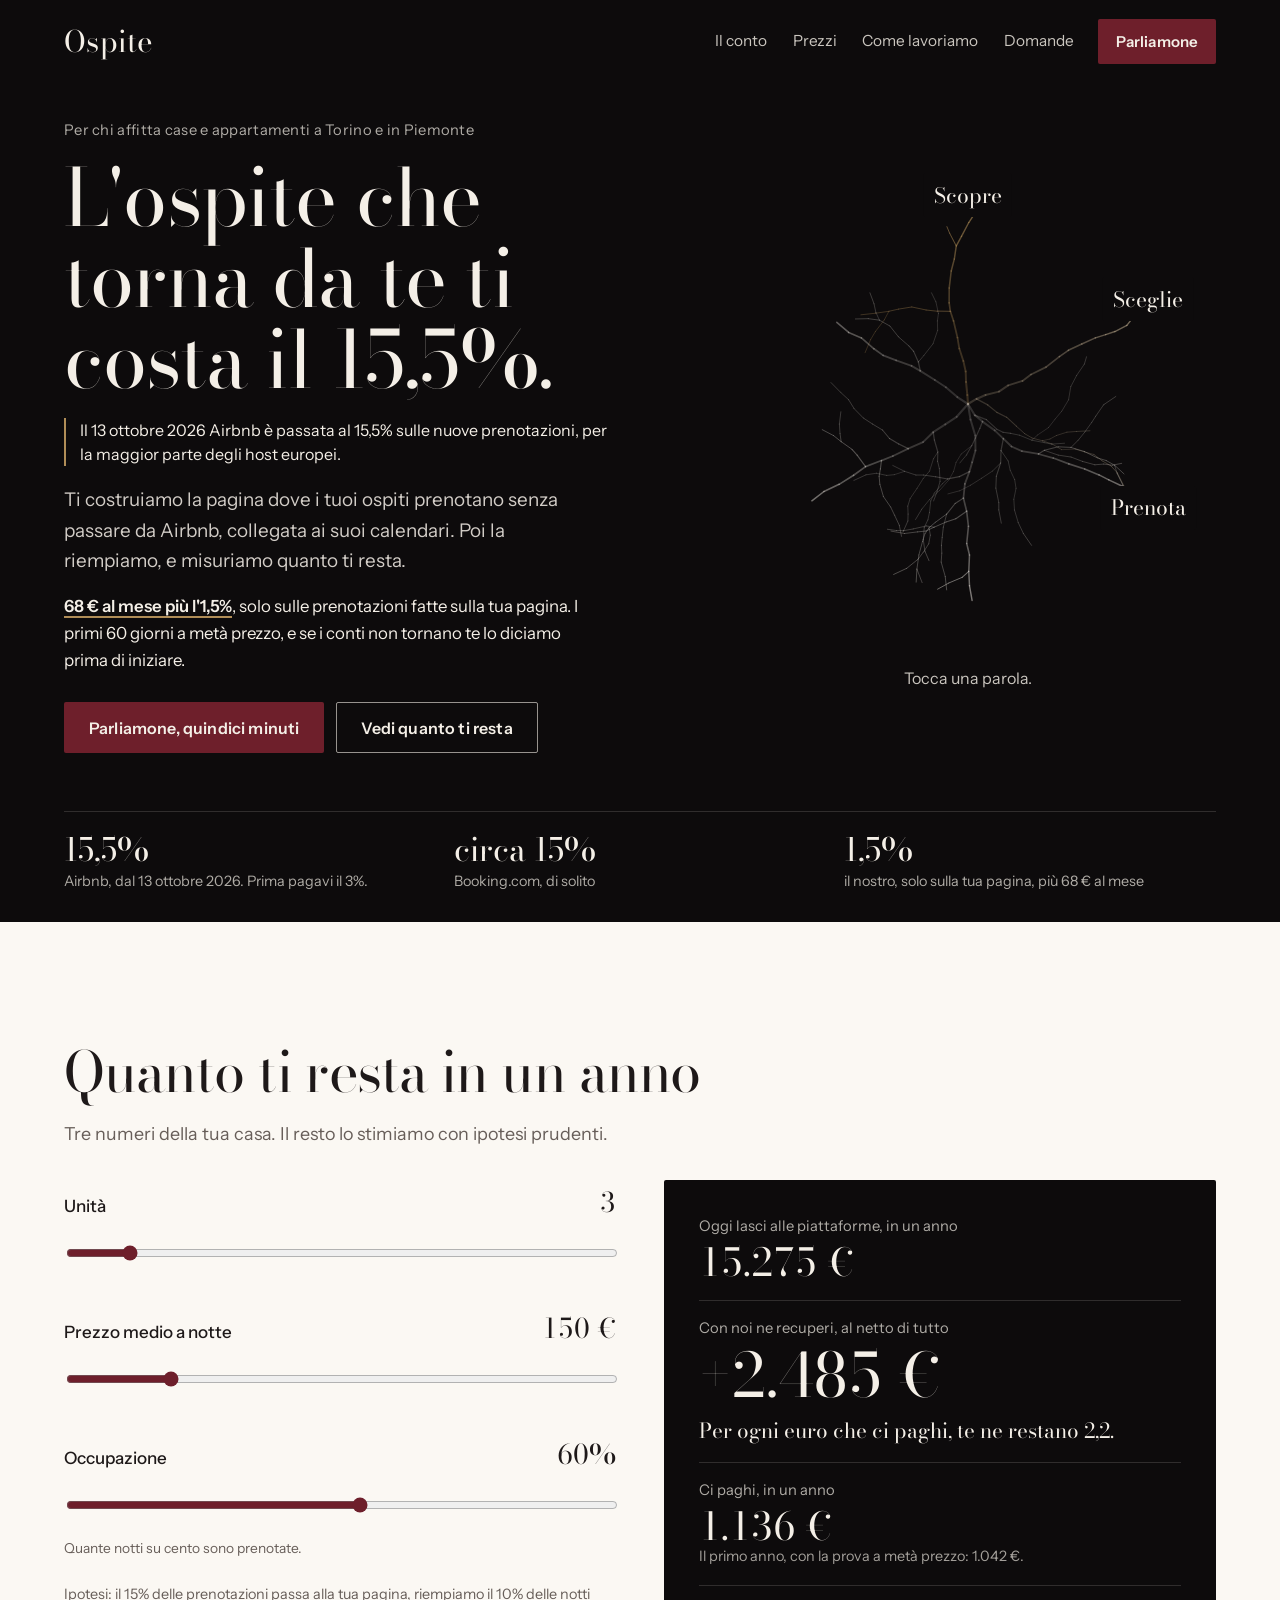
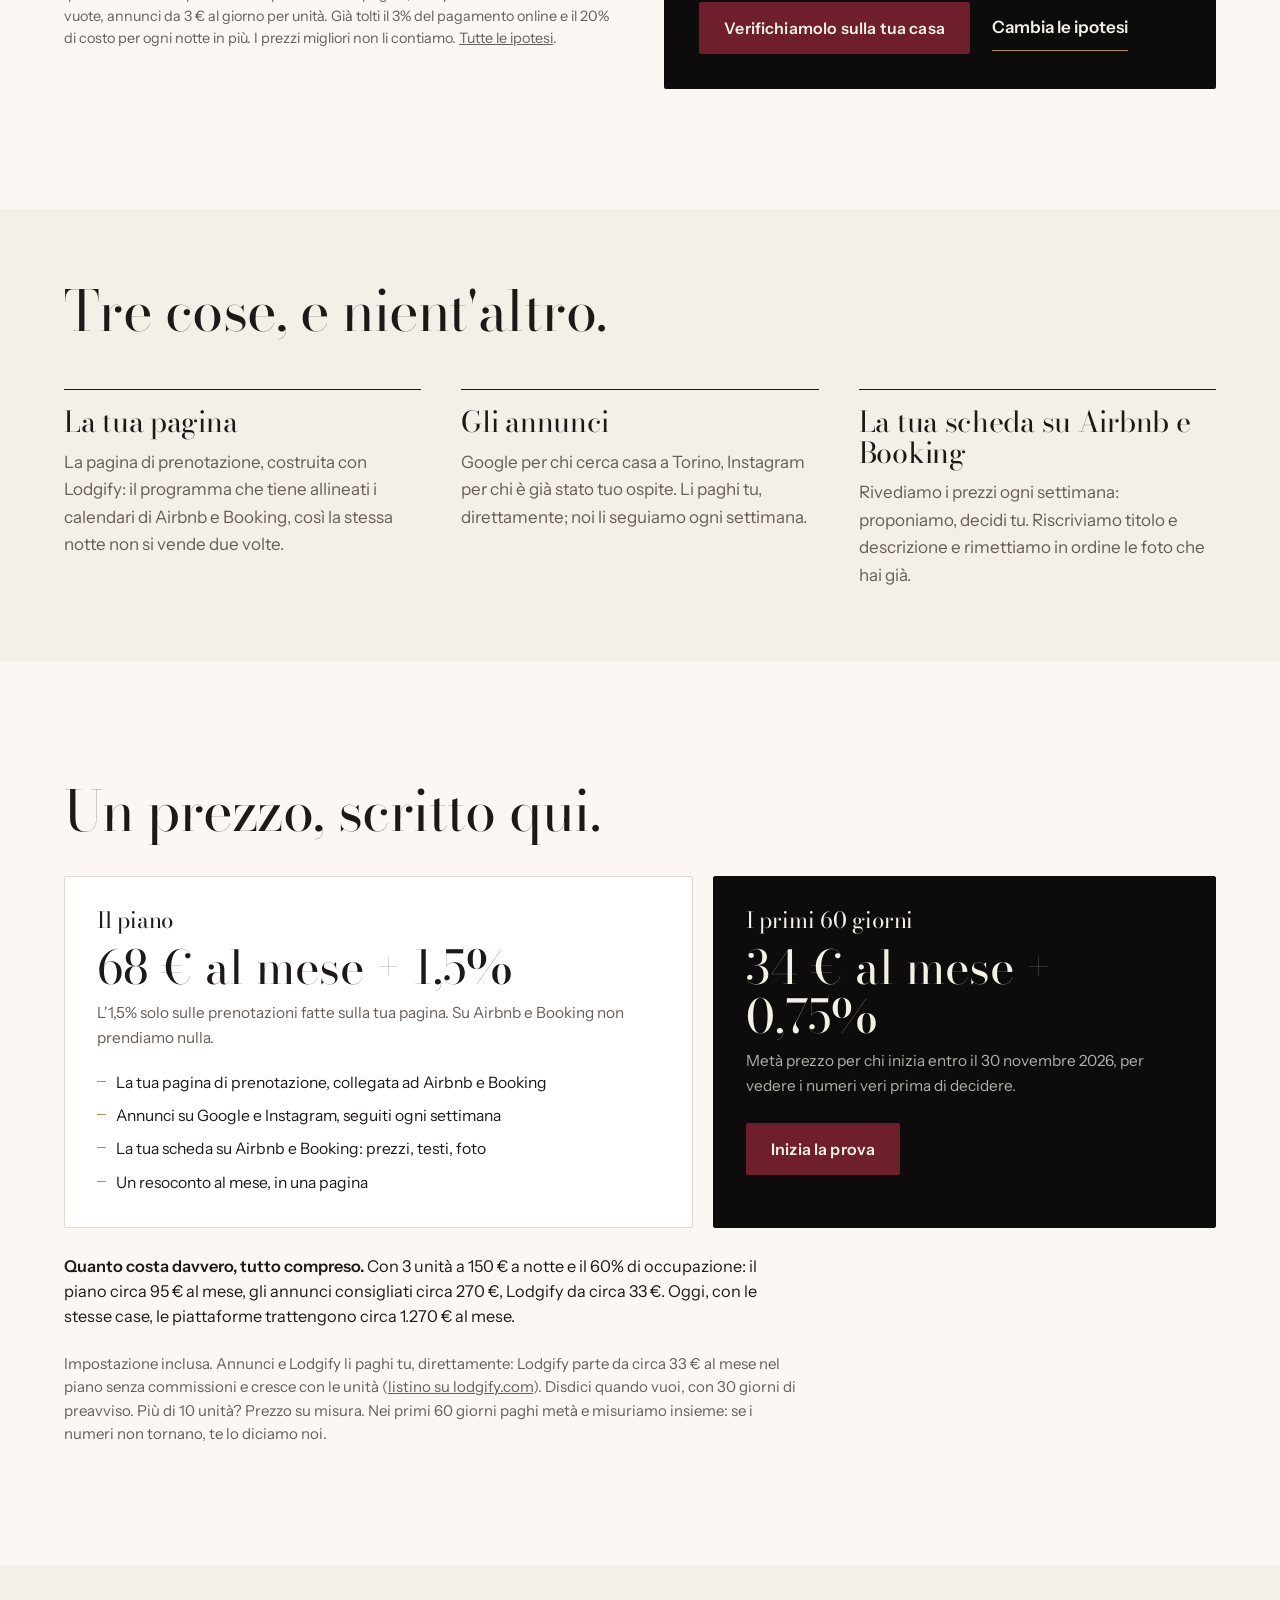
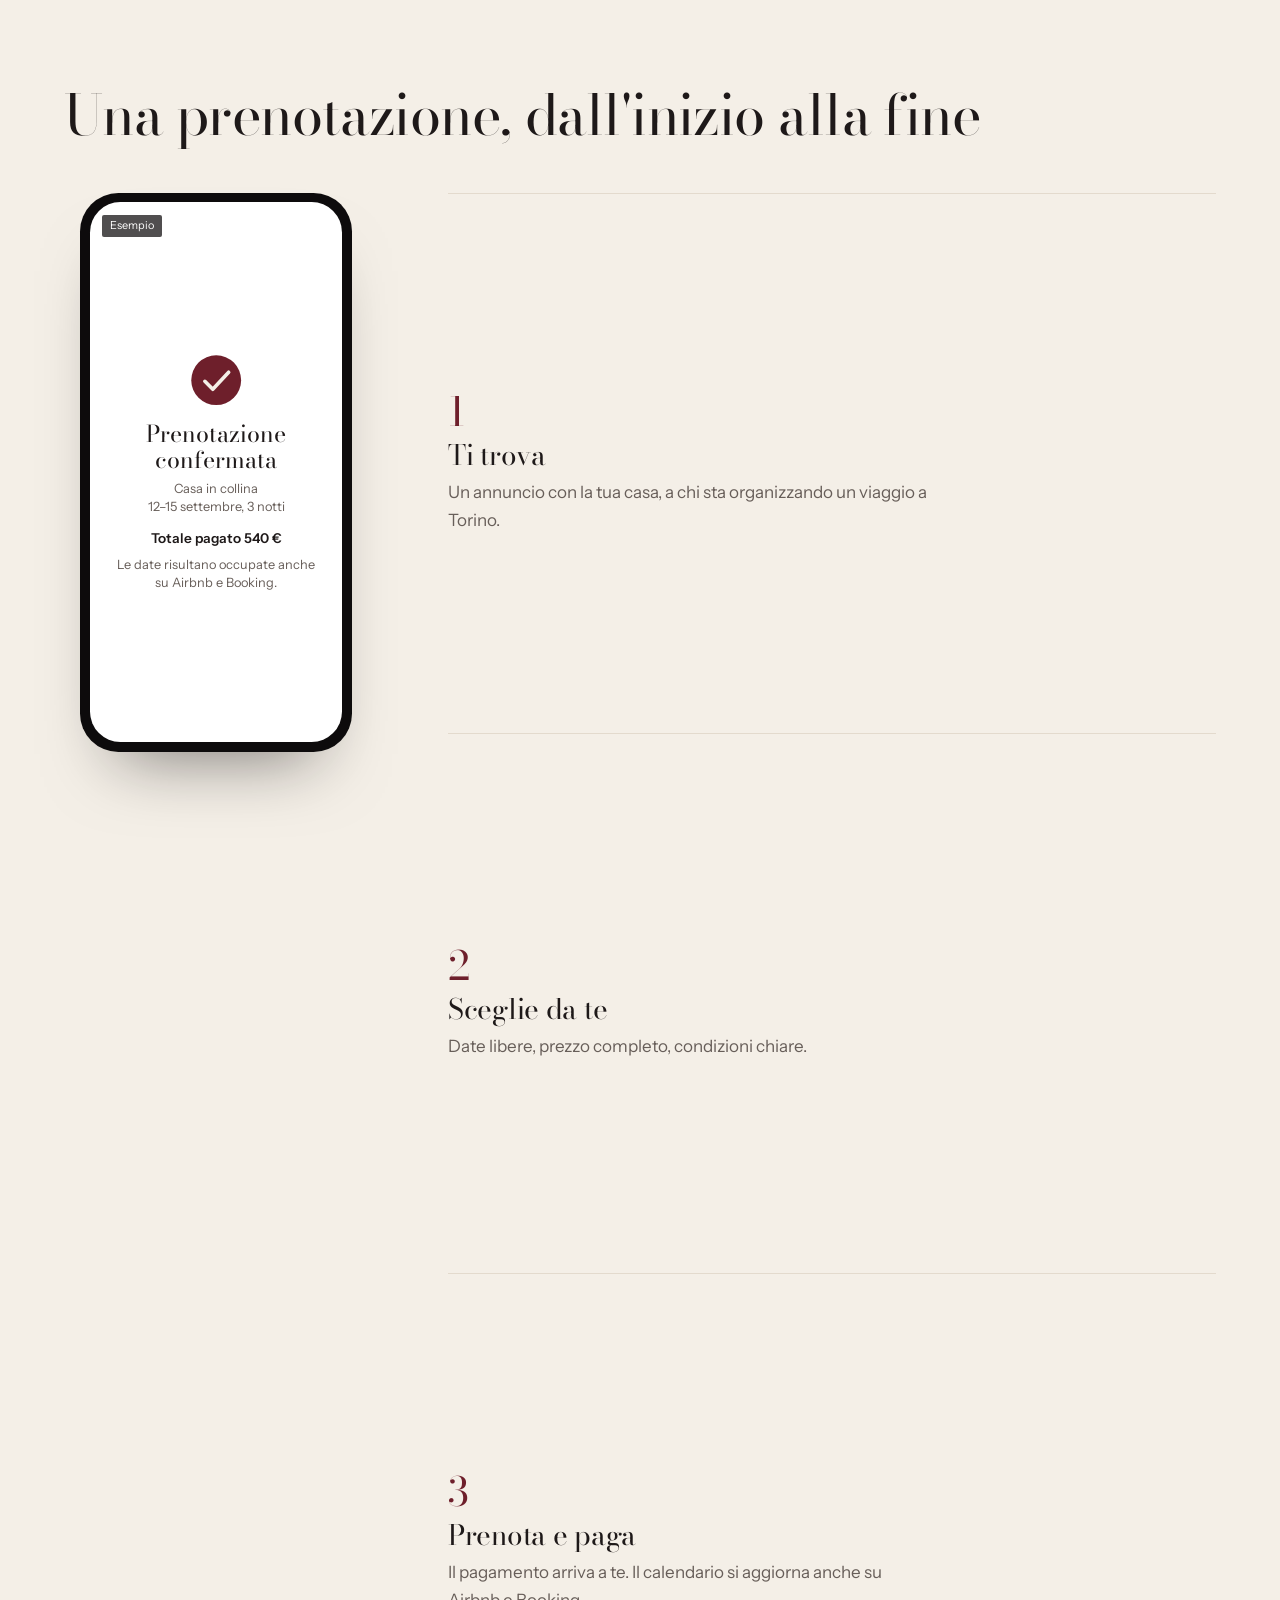
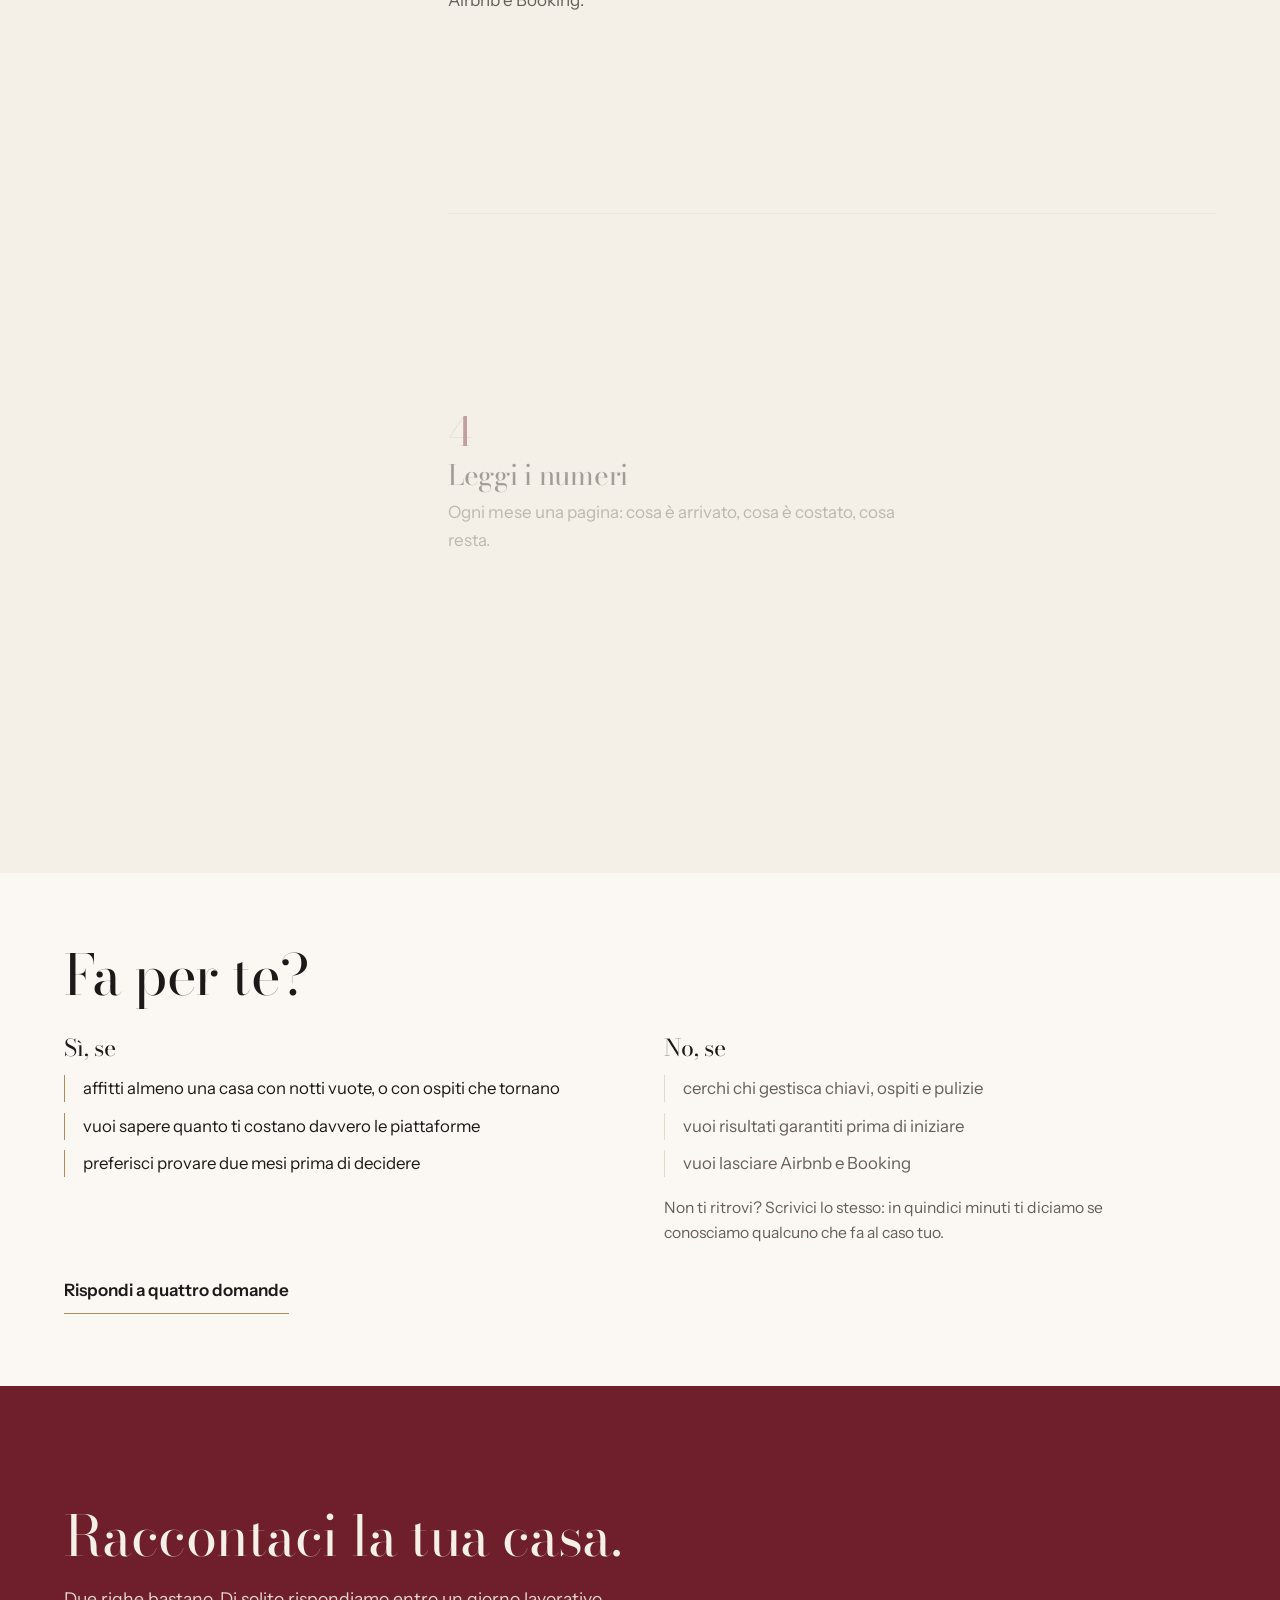
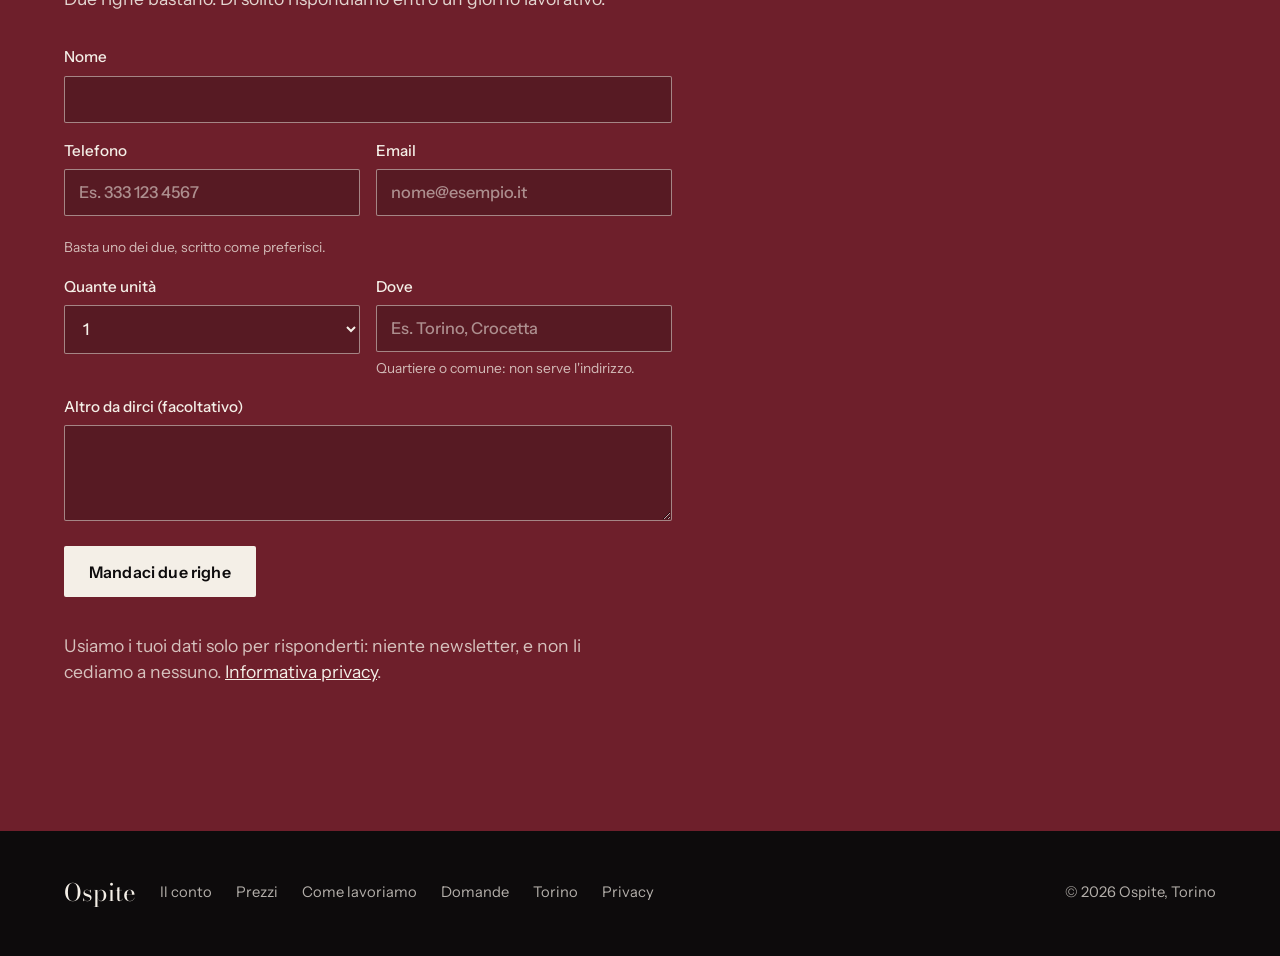
==== commit dab434be: "Home page in a new order, with an empty slot for 'Chi c'è dietro' (I4) - Order: hero -> calculator (" ====
--- a/prova sito Ospite 3/sito/index.html
+++ b/prova sito Ospite 3/sito/index.html
@@ -70,15 +70,24 @@
     </ul>
   </section>
 
-  <section class="compatta" aria-labelledby="perte-titolo">
-    <div class="wrap">
-      <h2 id="perte-titolo">Fa per te?</h2>
-      <div class="si-no">
-        <div class="si"><h3>Sì, se</h3><ul><li>affitti almeno una casa con notti vuote, o con ospiti che tornano</li><li>vuoi sapere quanto ti costano davvero le piattaforme</li><li>preferisci provare due mesi prima di decidere</li></ul></div>
-        <div class="no"><h3>No, se</h3><ul><li>cerchi chi gestisca chiavi, ospiti e pulizie</li><li>vuoi risultati garantiti prima di iniziare</li><li>vuoi lasciare Airbnb e Booking</li></ul>
-          <p class="si-no-uscita">Non ti ritrovi? Scrivici lo stesso: in quindici minuti ti diciamo se conosciamo qualcuno che fa al caso tuo.</p></div>
-      </div>
-      <p class="si-no-link"><a class="link-freccia" href="come-lavoriamo.html#fa-per-te">Rispondi a quattro domande</a></p>
+  <section id="conto" aria-labelledby="conto-titolo">
+    <div class="wrap">
+      <h2 id="conto-titolo">Quanto ti resta in un anno</h2>
+      <p class="intro">Tre numeri della tua casa. Il resto lo stimiamo con ipotesi prudenti.</p>
+      <div class="conto" data-conto="mini">
+        <div class="conto-campi">
+          <div class="comando"><label for="m-u">Unità <output data-v="u" for="m-u"></output></label><input id="m-u" data-k="u" type="range" min="1" max="20" step="1" value="3"></div>
+          <div class="comando"><label for="m-p">Prezzo medio a notte <output data-v="p" for="m-p"></output></label><input id="m-p" data-k="p" type="range" min="50" max="600" step="10" value="150"></div>
+          <div class="comando"><label for="m-o">Occupazione <output data-v="o" for="m-o"></output></label><input id="m-o" data-k="o" type="range" min="20" max="95" step="5" value="60"><p class="aiuto">Quante notti su cento sono prenotate.</p></div>
+          <p class="conto-ipotesi">Ipotesi: il 15% delle prenotazioni passa alla tua pagina, riempiamo il 10% delle notti vuote, annunci da 3 € al giorno per unità. Già tolti il 3% del pagamento online e il 20% di costo per ogni notte in più. I prezzi migliori non li contiamo. <a href="commissioni-airbnb-booking.html#numeri">Tutte le ipotesi</a>.</p>
+        </div>
+        <div class="conto-esito">
+          <div class="riga"><div class="lbl">Oggi lasci alle piattaforme, in un anno</div><div class="num" data-o="oggi"></div></div>
+          <div class="riga"><div class="lbl">Con noi ne recuperi, al netto di tutto</div><div class="num grande" data-o="resta"></div><p class="pereuro" data-o="pereuro"></p></div>
+          <div class="riga"><div class="lbl">Ci paghi, in un anno</div><div class="num" data-o="piano"></div><p class="nota" data-o="primoanno"></p></div>
+          <div class="riga conto-azioni"><button class="btn btn-vino" type="button" data-verifica>Verifichiamolo sulla tua casa</button><a class="link-freccia" href="commissioni-airbnb-booking.html#anno">Cambia le ipotesi</a></div>
+        </div>
+      </div>
     </div>
   </section>
 
@@ -90,6 +99,33 @@
         <article><h3>Gli annunci</h3><p>Google per chi cerca casa a Torino, Instagram per chi è già stato tuo ospite. Li paghi tu, direttamente; noi li seguiamo ogni settimana.</p></article>
         <article><h3>La tua scheda su Airbnb e Booking</h3><p>Rivediamo i prezzi ogni settimana: proponiamo, decidi tu. Riscriviamo titolo e descrizione e rimettiamo in ordine le foto che hai già.</p></article>
       </div>
+    </div>
+  </section>
+
+  <section id="prezzi" aria-labelledby="prezzi-titolo">
+    <div class="wrap">
+      <h2 id="prezzi-titolo">Un prezzo, scritto qui.</h2>
+      <div class="prezzi">
+        <div class="prezzo-card">
+          <h3>Il piano</h3>
+          <p class="prezzo-cifra">68 € al mese + 1,5%</p>
+          <p class="prezzo-sotto">L'1,5% solo sulle prenotazioni fatte sulla tua pagina. Su Airbnb e Booking non prendiamo nulla.</p>
+          <ul class="prezzo-lista">
+            <li>La tua pagina di prenotazione, collegata ad Airbnb e Booking</li>
+            <li>Annunci su Google e Instagram, seguiti ogni settimana</li>
+            <li>La tua scheda su Airbnb e Booking: prezzi, testi, foto</li>
+            <li>Un resoconto al mese, in una pagina</li>
+          </ul>
+        </div>
+        <div class="prezzo-card scuro">
+          <h3>I primi 60 giorni</h3>
+          <p class="prezzo-cifra">34 € al mese + 0,75%</p>
+          <p class="prezzo-sotto">Metà prezzo per chi inizia entro il 30 novembre 2026, per vedere i numeri veri prima di decidere.</p>
+          <p class="prezzo-azione"><a class="btn btn-vino" href="#contatti">Inizia la prova</a></p>
+        </div>
+      </div>
+      <p class="prezzo-esempio"><strong>Quanto costa davvero, tutto compreso.</strong> Con 3 unità a 150 € a notte e il 60% di occupazione: il piano circa 95 € al mese, gli annunci consigliati circa 270 €, Lodgify da circa 33 €. Oggi, con le stesse case, le piattaforme trattengono circa 1.270 € al mese.</p>
+      <p class="prezzo-nota">Impostazione inclusa. Annunci e Lodgify li paghi tu, direttamente: Lodgify parte da circa 33 € al mese nel piano senza commissioni e cresce con le unità (<a href="https://www.lodgify.com/it/" target="_blank" rel="noopener">listino su lodgify.com</a>). Disdici quando vuoi, con 30 giorni di preavviso. Più di 10 unità? Prezzo su misura. Nei primi 60 giorni paghi metà e misuriamo insieme: se i numeri non tornano, te lo diciamo noi.</p>
     </div>
   </section>
 
@@ -156,53 +192,19 @@
     </div>
   </section>
 
-  <section class="sfondo-avorio" id="prezzi" aria-labelledby="prezzi-titolo">
-    <div class="wrap">
-      <h2 id="prezzi-titolo">Un prezzo, scritto qui.</h2>
-      <div class="prezzi">
-        <div class="prezzo-card">
-          <h3>Il piano</h3>
-          <p class="prezzo-cifra">68 € al mese + 1,5%</p>
-          <p class="prezzo-sotto">L'1,5% solo sulle prenotazioni fatte sulla tua pagina. Su Airbnb e Booking non prendiamo nulla.</p>
-          <ul class="prezzo-lista">
-            <li>La tua pagina di prenotazione, collegata ad Airbnb e Booking</li>
-            <li>Annunci su Google e Instagram, seguiti ogni settimana</li>
-            <li>La tua scheda su Airbnb e Booking: prezzi, testi, foto</li>
-            <li>Un resoconto al mese, in una pagina</li>
-          </ul>
-        </div>
-        <div class="prezzo-card scuro">
-          <h3>I primi 60 giorni</h3>
-          <p class="prezzo-cifra">34 € al mese + 0,75%</p>
-          <p class="prezzo-sotto">Metà prezzo per chi inizia entro il 30 novembre 2026, per vedere i numeri veri prima di decidere.</p>
-          <p class="prezzo-azione"><a class="btn btn-vino" href="#contatti">Inizia la prova</a></p>
-        </div>
-      </div>
-      <p class="prezzo-esempio"><strong>Quanto costa davvero, tutto compreso.</strong> Con 3 unità a 150 € a notte e il 60% di occupazione: il piano circa 95 € al mese, gli annunci consigliati circa 270 €, Lodgify da circa 33 €. Oggi, con le stesse case, le piattaforme trattengono circa 1.270 € al mese.</p>
-      <p class="prezzo-nota">Impostazione inclusa. Annunci e Lodgify li paghi tu, direttamente: Lodgify parte da circa 33 € al mese nel piano senza commissioni e cresce con le unità (<a href="https://www.lodgify.com/it/" target="_blank" rel="noopener">listino su lodgify.com</a>). Disdici quando vuoi, con 30 giorni di preavviso. Più di 10 unità? Prezzo su misura. Nei primi 60 giorni paghi metà e misuriamo insieme: se i numeri non tornano, te lo diciamo noi.</p>
-    </div>
-  </section>
-
-  <section id="conto" aria-labelledby="conto-titolo">
-    <div class="wrap">
-      <h2 id="conto-titolo">Quanto ti resta in un anno</h2>
-      <p class="intro">Tre numeri della tua casa. Il resto lo stimiamo con ipotesi prudenti.</p>
-      <div class="conto" data-conto="mini">
-        <div class="conto-campi">
-          <div class="comando"><label for="m-u">Unità <output data-v="u" for="m-u"></output></label><input id="m-u" data-k="u" type="range" min="1" max="20" step="1" value="3"></div>
-          <div class="comando"><label for="m-p">Prezzo medio a notte <output data-v="p" for="m-p"></output></label><input id="m-p" data-k="p" type="range" min="50" max="600" step="10" value="150"></div>
-          <div class="comando"><label for="m-o">Occupazione <output data-v="o" for="m-o"></output></label><input id="m-o" data-k="o" type="range" min="20" max="95" step="5" value="60"><p class="aiuto">Quante notti su cento sono prenotate.</p></div>
-          <p class="conto-ipotesi">Ipotesi: il 15% delle prenotazioni passa alla tua pagina, riempiamo il 10% delle notti vuote, annunci da 3 € al giorno per unità. Già tolti il 3% del pagamento online e il 20% di costo per ogni notte in più. I prezzi migliori non li contiamo. <a href="commissioni-airbnb-booking.html#numeri">Tutte le ipotesi</a>.</p>
-        </div>
-        <div class="conto-esito">
-          <div class="riga"><div class="lbl">Oggi lasci alle piattaforme, in un anno</div><div class="num" data-o="oggi"></div></div>
-          <div class="riga"><div class="lbl">Con noi ne recuperi, al netto di tutto</div><div class="num grande" data-o="resta"></div><p class="pereuro" data-o="pereuro"></p></div>
-          <div class="riga"><div class="lbl">Ci paghi, in un anno</div><div class="num" data-o="piano"></div><p class="nota" data-o="primoanno"></p></div>
-          <div class="riga conto-azioni"><button class="btn btn-vino" type="button" data-verifica>Verifichiamolo sulla tua casa</button><a class="link-freccia" href="commissioni-airbnb-booking.html#anno">Cambia le ipotesi</a></div>
-        </div>
-      </div>
-    </div>
-  </section>
+  <section class="compatta" aria-labelledby="perte-titolo">
+    <div class="wrap">
+      <h2 id="perte-titolo">Fa per te?</h2>
+      <div class="si-no">
+        <div class="si"><h3>Sì, se</h3><ul><li>affitti almeno una casa con notti vuote, o con ospiti che tornano</li><li>vuoi sapere quanto ti costano davvero le piattaforme</li><li>preferisci provare due mesi prima di decidere</li></ul></div>
+        <div class="no"><h3>No, se</h3><ul><li>cerchi chi gestisca chiavi, ospiti e pulizie</li><li>vuoi risultati garantiti prima di iniziare</li><li>vuoi lasciare Airbnb e Booking</li></ul>
+          <p class="si-no-uscita">Non ti ritrovi? Scrivici lo stesso: in quindici minuti ti diciamo se conosciamo qualcuno che fa al caso tuo.</p></div>
+      </div>
+      <p class="si-no-link"><a class="link-freccia" href="come-lavoriamo.html#fa-per-te">Rispondi a quattro domande</a></p>
+    </div>
+  </section>
+
+  <section id="chi-ce-dietro" hidden></section>
 <section class="contatti" id="contatti" aria-labelledby="contatti-titolo">
   <div class="wrap">
     <h2 id="contatti-titolo">Raccontaci la tua casa.</h2>
